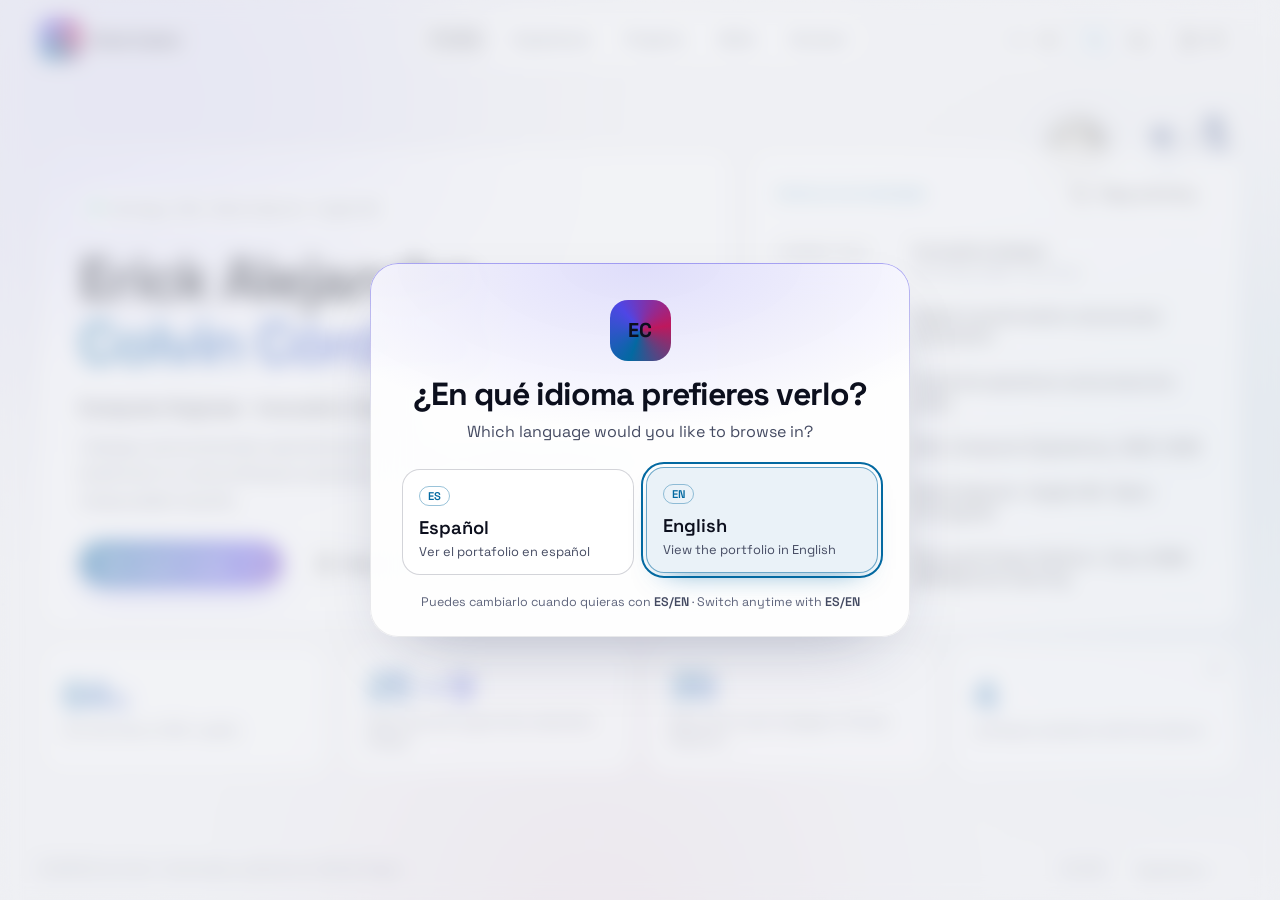
==== index.html @ 8da56363 "Perfil profesional orientado a reclutadores - Inicio como resumen ejecutivo: titular fijo (sin máqui" ====
<!doctype html>
<html lang="es-CL">
<head>
  <meta charset="utf-8">
  <meta name="viewport" content="width=device-width, initial-scale=1, viewport-fit=cover">
  <title>Erick Colvin · Ingeniero en Computación e Informática</title>
  <meta name="description" content="Erick Colvin Córdova, Ingeniero en Computación e Informática y Analista de Innovación en Santiago: transformación digital, automatización de procesos con Power Platform y desarrollo de software, con resultados medibles y demos en vivo.">
  <meta name="author" content="Erick Alejandro Colvin Córdova">
  <meta name="theme-color" content="#07080c">
  <meta property="og:type" content="website">
  <meta property="og:title" content="Erick Colvin · Ingeniero en Computación e Informática">
  <meta property="og:description" content="Transformación digital y automatización de procesos con Power Platform, y desarrollo de software. Resultados medibles y demos en vivo.">
  <meta property="og:url" content="https://erickcolvin.github.io/">
  <meta property="og:image" content="https://erickcolvin.github.io/assets/og.png">
  <meta property="og:locale" content="es_CL">
  <meta property="og:locale:alternate" content="en_US">
  <meta name="twitter:card" content="summary_large_image">
  <link rel="canonical" href="https://erickcolvin.github.io/">
  <link rel="alternate" hreflang="es" href="https://erickcolvin.github.io/?lang=es">
  <link rel="alternate" hreflang="en" href="https://erickcolvin.github.io/?lang=en">
  <link rel="alternate" hreflang="x-default" href="https://erickcolvin.github.io/">
  <script type="application/ld+json">
  {
    "@context": "https://schema.org",
    "@type": "Person",
    "name": "Erick Alejandro Colvin Córdova",
    "alternateName": "Erick Colvin",
    "jobTitle": "Analista de Innovación",
    "description": "Ingeniero en Computación e Informática y Analista de Innovación: transformación digital, automatización de procesos con Power Platform y desarrollo de software.",
    "url": "https://erickcolvin.github.io/",
    "image": "https://erickcolvin.github.io/assets/og.png",
    "email": "mailto:erick.a.colvincordova@gmail.com",
    "address": { "@type": "PostalAddress", "addressLocality": "Santiago", "addressCountry": "CL" },
    "knowsLanguage": ["es", "en", "pt"],
    "knowsAbout": ["Transformación digital", "Automatización de procesos", "Mejora continua", "5S", "Standard Work", "Gestión documental", "Power Apps", "Power Automate", "Power BI", "SharePoint", "TypeScript", "React", "Node.js", "PostgreSQL", ".NET"],
    "hasCredential": [
      { "@type": "EducationalOccupationalCredential", "name": "CCNA: Conmutación, enrutamiento y redes inalámbricas", "recognizedBy": { "@type": "Organization", "name": "Cisco" } },
      { "@type": "EducationalOccupationalCredential", "name": "Machine Learning for Data Science Projects", "recognizedBy": { "@type": "Organization", "name": "IBM SkillsBuild" } }
    ],
    "sameAs": ["https://github.com/ErickColvin", "https://www.linkedin.com/in/erickcolvin"]
  }
  </script>
  <link rel="icon" href="assets/favicon.svg" type="image/svg+xml">
  <link rel="preconnect" href="https://fonts.googleapis.com">
  <link rel="preconnect" href="https://fonts.gstatic.com" crossorigin>
  <link href="https://fonts.googleapis.com/css2?family=Space+Grotesk:wght@400;500;600;700&display=swap" rel="stylesheet">
  <link rel="stylesheet" href="css/styles.css">
  <script>
    // Tema, animaciones e idioma antes de pintar, para evitar parpadeos.
    (function () {
      var d = document.documentElement, tema, mov, idioma, param;
      try { tema = localStorage.getItem('tema'); mov = localStorage.getItem('movimiento'); idioma = localStorage.getItem('idioma'); } catch (e) {}
      param = (location.search.match(/[?&]lang=(es|en)\b/) || [])[1];
      if (param) idioma = param;
      if (!tema) tema = matchMedia('(prefers-color-scheme: light)').matches ? 'light' : 'dark';
      if (!mov) mov = matchMedia('(prefers-reduced-motion: reduce)').matches ? 'reducido' : 'completo';
      d.dataset.idiomaElegido = idioma ? 'si' : 'no';
      if (!idioma) idioma = /^es\b/i.test(navigator.language || '') ? 'es' : 'en';
      d.dataset.theme = tema;
      d.dataset.motion = mov;
      d.dataset.idioma = idioma;
      d.lang = idioma === 'en' ? 'en' : 'es-CL';
      d.classList.add('js');
    })();
  </script>
</head>
<body>
  <a class="saltar" href="#contenido" data-i18n="saltar">Saltar al contenido</a>

  <!-- Fondo: aurora suave, cielo de estrellas, luna con su estación y grano -->
  <div class="fondo" aria-hidden="true">
    <div class="fondo__manchas"><span></span><span></span><span></span></div>
    <!-- La luna queda fija y la estación orbita a su alrededor (pasa por delante y por detrás) -->
    <div class="sistema">
      <!-- Luna: relieve que se desliza (gira sobre su eje) bajo la fase y el sombreado, que quedan fijos -->
      <div class="luna">
        <svg viewBox="0 0 200 200">
          <defs>
            <radialGradient id="luna-base" cx="42%" cy="40%" r="66%">
              <stop offset="0" class="luna-1"/><stop offset="0.6" class="luna-2"/><stop offset="1" class="luna-3"/>
            </radialGradient>
            <radialGradient id="luna-crater" fx="40%" fy="38%">
              <stop offset="0" stop-color="#4f4c4a" stop-opacity="0.5"/>
              <stop offset="0.7" stop-color="#4f4c4a" stop-opacity="0.22"/>
              <stop offset="0.86" stop-color="#ffffff" stop-opacity="0.32"/>
              <stop offset="1" stop-color="#ffffff" stop-opacity="0"/>
            </radialGradient>
            <radialGradient id="luna-limbo" cx="50%" cy="50%" r="50%">
              <stop offset="0.62" stop-color="#000" stop-opacity="0"/>
              <stop offset="1" stop-color="#000" class="luna-limbo"/>
            </radialGradient>
            <!-- Mares de borde suave (degradado por mancha) y grano fino del regolito.
                 El relieve se reutiliza con <use>: sus colores van en atributos o en degradados, no en clases -->
            <radialGradient id="luna-mar">
              <stop offset="0" class="mar-1"/><stop offset="0.65" class="mar-1"/><stop offset="1" class="mar-2"/>
            </radialGradient>
            <filter id="luna-grano" x="0" y="0" width="100%" height="100%">
              <feTurbulence type="fractalNoise" baseFrequency="1.3" numOctaves="1" seed="3"/>
              <feColorMatrix values="0 0 0 0 0  0 0 0 0 0  0 0 0 0 0  1 0 0 0 -0.55"/>
            </filter>
            <filter id="luna-terminador" x="-20%" y="-20%" width="140%" height="140%"><feGaussianBlur stdDeviation="6"/></filter>
            <clipPath id="luna-disco"><circle cx="100" cy="100" r="96"/></clipPath>
            <!-- Fase gibosa: se ilumina la mitad izquierda más una elipse; lo demás queda en sombra -->
            <mask id="luna-fase">
              <rect width="200" height="200" fill="#fff"/>
              <g filter="url(#luna-terminador)">
                <rect x="-20" y="-20" width="120" height="240" fill="#000"/>
                <ellipse cx="100" cy="100" rx="68" ry="100" fill="#000"/>
              </g>
            </mask>
            <g id="luna-relieve">
              <g fill="url(#luna-mar)">
                <path d="M18 62c10-18 34-24 50-14 12 8 10 26-2 34-14 9-38 6-48-6-4-5-3-10 0-14z"/>
                <path d="M70 40c12-8 30-6 36 6 6 13-4 24-18 25-12 1-24-6-25-16 0-6 2-11 7-15z"/>
                <path d="M98 78c14-6 32 0 36 14 4 15-8 28-24 28-14 0-24-9-24-21 0-9 5-17 12-21z"/>
                <path d="M30 118c14-6 30 2 32 16 2 12-10 22-24 20-12-2-18-12-16-22 1-6 3-11 8-14z"/>
                <path d="M140 46c10-4 22 2 22 12s-10 16-20 14c-8-2-12-8-10-15 1-5 4-9 8-11z"/>
                <path d="M150 120c12-4 26 4 26 16 0 11-12 18-24 16-10-2-15-10-12-19 2-6 5-11 10-13z"/>
              </g>
              <rect width="200" height="200" filter="url(#luna-grano)" opacity="0.16"/>
              <g fill="url(#luna-crater)">
                <circle cx="44" cy="30" r="7"/><circle cx="120" cy="34" r="5"/><circle cx="62" cy="96" r="4"/>
                <circle cx="88" cy="150" r="9"/><circle cx="168" cy="96" r="6"/><circle cx="14" cy="96" r="5"/>
                <circle cx="132" cy="160" r="4"/><circle cx="186" cy="60" r="4"/><circle cx="108" cy="122" r="3"/>
                <circle cx="56" cy="168" r="5"/><circle cx="150" cy="22" r="3"/><circle cx="26" cy="146" r="3"/>
              </g>
              <!-- Un cráter joven y brillante con rayos, como Tycho -->
              <g>
                <path d="M70 176 52 196M70 176 92 194M70 176 46 168M70 176 96 170M70 176 70 150M70 176 60 154M70 176 84 156" stroke="#fbfaf6" stroke-opacity="0.16" stroke-width="1.1" fill="none"/>
                <circle cx="70" cy="176" r="3.2" fill="#fbfaf6"/>
              </g>
            </g>
          </defs>
          <circle cx="100" cy="100" r="96" fill="url(#luna-base)"/>
          <g clip-path="url(#luna-disco)">
            <g class="luna__superficie"><use href="#luna-relieve"/><use href="#luna-relieve" x="200"/></g>
            <rect class="luna-noche" width="200" height="200" mask="url(#luna-fase)"/>
          </g>
          <circle cx="100" cy="100" r="96" fill="url(#luna-limbo)"/>
        </svg>
      </div>
      <div class="orbita">
        <!-- Estación espacial: orbita la luna girando en 3D; los paneles reflejan la luz con un barrido y destellos -->
        <div class="estacion">
          <div class="estacion__cuerpo">
            <svg viewBox="0 0 240 124">
              <defs>
                <linearGradient id="est-panel" x1="0" y1="0" x2="1" y2="1">
                  <stop offset="0" stop-color="#2b4f9e"/><stop offset="0.5" stop-color="#173371"/><stop offset="1" stop-color="#0d2052"/>
                </linearGradient>
                <pattern id="est-celdas" width="6" height="5" patternUnits="userSpaceOnUse">
                  <path d="M0 0H6M0 0V5" stroke="#7ea6ee" stroke-opacity="0.45" stroke-width="0.6" fill="none"/>
                </pattern>
                <linearGradient id="est-modulo" x1="0" y1="0" x2="0" y2="1">
                  <stop offset="0" stop-color="#ffffff"/><stop offset="0.55" stop-color="#dfe3ec"/><stop offset="1" stop-color="#9aa2b6"/>
                </linearGradient>
                <linearGradient id="est-modulo-v" x1="0" y1="0" x2="1" y2="0">
                  <stop offset="0" stop-color="#ffffff"/><stop offset="0.6" stop-color="#dfe3ec"/><stop offset="1" stop-color="#9aa2b6"/>
                </linearGradient>
                <linearGradient id="est-brillo" x1="0" y1="0" x2="1" y2="0">
                  <stop offset="0" stop-color="#fff" stop-opacity="0"/><stop offset="0.5" stop-color="#fff" stop-opacity="0.85"/><stop offset="1" stop-color="#fff" stop-opacity="0"/>
                </linearGradient>
                <filter id="est-resplandor" x="-200%" y="-200%" width="500%" height="500%"><feGaussianBlur stdDeviation="2.2"/></filter>
                <g id="est-paneles">
                  <rect x="22" y="6" width="16" height="48" rx="1"/><rect x="22" y="70" width="16" height="48" rx="1"/>
                  <rect x="44" y="6" width="16" height="48" rx="1"/><rect x="44" y="70" width="16" height="48" rx="1"/>
                  <rect x="180" y="6" width="16" height="48" rx="1"/><rect x="180" y="70" width="16" height="48" rx="1"/>
                  <rect x="202" y="6" width="16" height="48" rx="1"/><rect x="202" y="70" width="16" height="48" rx="1"/>
                </g>
                <mask id="est-mascara"><use href="#est-paneles" fill="#fff"/></mask>
              </defs>
              <!-- Paneles solares con celdas y su mástil -->
              <use href="#est-paneles" fill="url(#est-panel)"/>
              <use href="#est-paneles" fill="url(#est-celdas)"/>
              <path class="est-mastil" d="M30 6V118M52 6V118M188 6V118M210 6V118"/>
              <!-- Radiadores -->
              <path class="est-radiador" d="M84 68 96 100 104 100 92 68Z M156 68 144 100 136 100 148 68Z"/>
              <!-- Armazón principal -->
              <rect x="16" y="58" width="208" height="8" rx="1.5" fill="url(#est-modulo)"/>
              <path class="est-armazon" d="M20 58l6 8 6-8 6 8 6-8 6 8 6-8 6 8 6-8 6 8 6-8 6 8 6-8 6 8 6-8 6 8 6-8 6 8M144 58l6 8 6-8 6 8 6-8 6 8 6-8 6 8 6-8 6 8 6-8 6 8 6-8 6 8"/>
              <!-- Módulos presurizados -->
              <rect x="94" y="52" width="52" height="20" rx="9" fill="url(#est-modulo)"/>
              <rect x="110" y="26" width="20" height="72" rx="9" fill="url(#est-modulo-v)"/>
              <rect x="114" y="98" width="12" height="16" rx="5" fill="url(#est-modulo-v)"/>
              <circle cx="120" cy="62" r="5" fill="#c9cfdc"/>
              <!-- Reflejo que barre los paneles -->
              <g mask="url(#est-mascara)"><rect class="est-brillo" x="-40" y="0" width="34" height="124" fill="url(#est-brillo)"/></g>
              <!-- Destellos: el sol rebota en un panel -->
              <g class="est-destello est-destello--1" filter="url(#est-resplandor)"><path d="M52 24l1.6 5.4 5.4 1.6-5.4 1.6L52 38l-1.6-5.4L45 31l5.4-1.6Z"/></g>
              <path class="est-destello est-destello--1" d="M52 22l1.2 7.8 7.8 1.2-7.8 1.2L52 40l-1.2-7.8L43 31l7.8-1.2Z"/>
              <g class="est-destello est-destello--2" filter="url(#est-resplandor)"><path d="M188 92l1.4 4.6 4.6 1.4-4.6 1.4-1.4 4.6-1.4-4.6-4.6-1.4 4.6-1.4Z"/></g>
              <path class="est-destello est-destello--2" d="M188 90l1 7 7 1-7 1-1 7-1-7-7-1 7-1Z"/>
            </svg>
          </div>
        </div>
      </div>
    </div>
    <canvas class="fondo__red" id="red"></canvas>
    <div class="fondo__grano"></div>
  </div>
  <div class="luz-cursor" aria-hidden="true"></div>

  <header class="barra" id="barra">
    <a class="barra__logo" href="#inicio" data-ir="inicio" data-i18n-attr="aria-label:logo.etiqueta" aria-label="Erick Colvin, ir al inicio">
      <span class="monograma">EC</span>
      <span class="barra__nombre">Erick Colvin</span>
    </a>

    <nav class="pestanas" data-i18n-attr="aria-label:nav.etiqueta" aria-label="Secciones">
      <span class="pestanas__marca" aria-hidden="true"></span>
      <a href="#inicio" data-ir="inicio">
        <svg viewBox="0 0 24 24" aria-hidden="true"><path d="M3 10.5 12 3l9 7.5"/><path d="M5 9v11h14V9"/><path d="M10 20v-6h4v6"/></svg>
        <span data-i18n="nav.inicio">Perfil</span>
      </a>
      <a href="#trayectoria" data-ir="trayectoria">
        <svg viewBox="0 0 24 24" aria-hidden="true"><rect x="2" y="7" width="20" height="14" rx="2"/><path d="M16 21V5a2 2 0 0 0-2-2h-4a2 2 0 0 0-2 2v16"/></svg>
        <span data-i18n="nav.trayectoria">Experiencia</span>
      </a>
      <a href="#proyectos" data-ir="proyectos">
        <svg viewBox="0 0 24 24" aria-hidden="true"><path d="m12 2 10 5-10 5L2 7l10-5Z"/><path d="m2 17 10 5 10-5"/><path d="m2 12 10 5 10-5"/></svg>
        <span data-i18n="nav.proyectos">Proyectos</span>
      </a>
      <a href="#habilidades" data-ir="habilidades">
        <svg viewBox="0 0 24 24" aria-hidden="true"><path d="M12 3l1.8 5.4L19 10l-5.2 1.6L12 17l-1.8-5.4L5 10l5.2-1.6z"/><path d="M19 15l.7 2.1 2.1.7-2.1.7L19 21l-.7-2.5-2.1-.7 2.1-.7z"/></svg>
        <span class="pestana__largo" data-i18n="nav.habilidades">Competencias</span><span class="pestana__corto" aria-hidden="true" data-i18n="nav.habilidades.corto">Aptitudes</span>
      </a>
      <a href="#contacto" data-ir="contacto">
        <svg viewBox="0 0 24 24" aria-hidden="true"><rect x="2" y="4" width="20" height="16" rx="2"/><path d="m22 7-10 6L2 7"/></svg>
        <span data-i18n="nav.contacto">Contacto</span>
      </a>
    </nav>

    <div class="barra__acciones">
      <button class="idioma-btn" id="btn-idioma" type="button" data-i18n-attr="aria-label:idioma.cambiar" aria-label="Cambiar idioma a inglés">
        <span data-cod="es">ES</span><span data-cod="en">EN</span>
      </button>
      <button class="icono-btn" id="btn-movimiento" type="button" aria-pressed="true">
        <svg viewBox="0 0 24 24" aria-hidden="true"><path d="M12 3l1.8 5.4L19 10l-5.2 1.6L12 17l-1.8-5.4L5 10l5.2-1.6z"/><path d="M19 15l.7 2.1 2.1.7-2.1.7L19 21l-.7-2.5-2.1-.7 2.1-.7z"/></svg>
        <span class="sr" data-i18n="animaciones">Animaciones</span>
      </button>
      <button class="icono-btn" id="btn-tema" type="button">
        <svg class="ico-sol" viewBox="0 0 24 24" aria-hidden="true"><circle cx="12" cy="12" r="4"/><path d="M12 2v2M12 20v2M4.9 4.9l1.4 1.4M17.7 17.7l1.4 1.4M2 12h2M20 12h2M6.3 17.7l-1.4 1.4M19.1 4.9l-1.4 1.4"/></svg>
        <svg class="ico-luna" viewBox="0 0 24 24" aria-hidden="true"><path d="M12 3a6 6 0 0 0 9 9 9 9 0 1 1-9-9Z"/></svg>
        <span class="sr" data-i18n="tema">Cambiar tema</span>
      </button>
      <a class="btn btn--chico btn--fantasma barra__cv" href="cv.html" data-cv>
        <svg viewBox="0 0 24 24" aria-hidden="true"><path d="M14 2H6a2 2 0 0 0-2 2v16a2 2 0 0 0 2 2h12a2 2 0 0 0 2-2V8z"/><path d="M14 2v6h6"/><path d="M8 13h8M8 17h5"/></svg>
        CV
      </a>
    </div>
  </header>

  <main class="escenario" id="contenido">

    <!-- ============ 01 · INICIO ============ -->
    <section class="vista" id="inicio" data-i18n-attr="aria-label:nav.inicio" aria-label="Perfil">
      <div class="vista__marco">
        <div class="bento">
          <article class="tile bento__hero revelar">
            <p class="etiqueta"><span class="punto-vivo"></span> <span data-i18n="hero.etiqueta">Santiago, Chile · Español nativo · Inglés B2</span></p>
            <h1 class="hero__titulo" aria-label="Erick Alejandro Colvin Córdova" tabindex="-1">
              <span class="linea" aria-hidden="true"><span class="letras">Erick Alejandro</span></span>
              <span class="linea degradado" aria-hidden="true"><span class="letras">Colvin Córdova</span></span>
            </h1>
            <p class="hero__rol" data-i18n="hero.rol">Ingeniero en Computación e Informática · Analista de Innovación</p>
            <p class="hero__bajada" data-i18n="hero.bajada">Diseño y automatizo procesos operativos con Power Platform y desarrollo soluciones de software de punta a punta, con foco en eficiencia, control y resultados medibles.</p>
            <div class="hero__ctas">
              <a class="btn btn--primario iman" href="#proyectos" data-ir="proyectos"><span data-i18n="hero.ver">Ver casos de impacto</span>
                <svg viewBox="0 0 24 24" aria-hidden="true"><path d="M5 12h14M13 6l6 6-6 6"/></svg>
              </a>
              <a class="btn btn--fantasma iman" href="cv.html" data-cv>
                <svg viewBox="0 0 24 24" aria-hidden="true"><path d="M14 2H6a2 2 0 0 0-2 2v16a2 2 0 0 0 2 2h12a2 2 0 0 0 2-2V8z"/><path d="M14 2v6h6"/><path d="M8 13h8M8 17h5"/></svg>
                <span data-i18n="hero.cv">Descargar CV</span>
              </a>
              <a class="btn btn--fantasma btn--icono iman" href="https://www.linkedin.com/in/erickcolvin" target="_blank" rel="noopener" aria-label="LinkedIn">
                <svg class="relleno" viewBox="0 0 24 24" aria-hidden="true"><path d="M20.4 20.5h-3.6v-5.6c0-1.3 0-3-1.8-3s-2.1 1.4-2.1 2.9v5.7H9.3V9h3.4v1.6c.5-.9 1.6-1.9 3.4-1.9 3.6 0 4.3 2.4 4.3 5.5v6.3ZM5.3 7.4a2 2 0 1 1 0-4.1 2 2 0 0 1 0 4.1Zm1.8 13.1H3.6V9h3.5v11.5ZM22.2 0H1.8C.8 0 0 .8 0 1.7v20.6c0 .9.8 1.7 1.8 1.7h20.4c1 0 1.8-.8 1.8-1.7V1.7C24 .8 23.2 0 22.2 0Z"/></svg>
              </a>
            </div>
          </article>

          <article class="tile bento__resumen revelar" aria-labelledby="resumen-titulo">
            <header class="resumen__cab">
              <h2 class="mini-titulo" id="resumen-titulo" data-i18n="res.titulo">Perfil en 30 segundos</h2>
              <button class="btn btn--chico btn--fantasma js-copiar-resumen" type="button">
                <svg viewBox="0 0 24 24" aria-hidden="true"><rect x="9" y="9" width="13" height="13" rx="2"/><path d="M5 15H4a2 2 0 0 1-2-2V4a2 2 0 0 1 2-2h9a2 2 0 0 1 2 2v1"/></svg>
                <span data-i18n="res.copiar">Copiar resumen</span>
              </button>
            </header>
            <dl class="ficha-perfil">
              <div><dt data-i18n="res.rol">Rol actual</dt><dd><span data-i18n="res.rol.valor">Analista de Innovación</span> <small><span data-i18n="res.desde">desde sep. 2025</span><span class="js-antiguedad"></span></small></dd></div>
              <div><dt data-i18n="res.enfoque">Enfoque</dt><dd data-i18n="res.enfoque.valor">Transformación digital y automatización de procesos</dd></div>
              <div><dt data-i18n="res.sector">Experiencia en</dt><dd data-i18n="res.sector.valor">Operaciones industriales y áreas productivas</dd></div>
              <div><dt data-i18n="res.formacion">Formación</dt><dd data-i18n="res.formacion.valor">Ing. en Computación e Informática · 2022⁠–⁠2025</dd></div>
              <div><dt data-i18n="res.idiomas">Idiomas</dt><dd data-i18n="res.idiomas.valor">Español nativo · Inglés B2 · Portugués básico</dd></div>
              <div><dt data-i18n="res.credenciales">Credenciales</dt><dd data-i18n="res.credenciales.valor">Microsoft Power Platform · Cisco CCNA · IBM Machine Learning</dd></div>
            </dl>
          </article>

          <div class="tile cifra revelar">
            <strong><span data-contar="70">70</span><small>%</small></strong>
            <span data-i18n="cifra.auditorias">Reducí el tiempo de las auditorías 5S+</span>
          </div>
          <div class="tile cifra revelar">
            <strong>25<small class="flecha">→</small><span data-contar="8" data-desde="25">8</span></strong>
            <span data-i18n="cifra.aprobacion">Reducción del tiempo de aprobación y de ciclo (días)</span>
          </div>
          <div class="tile cifra revelar">
            <strong><span data-contar="38">38</span></strong>
            <span data-i18n="cifra.insignias">insignias Microsoft Learn en Power Platform</span>
          </div>
          <a class="tile cifra cifra--enlace revelar" href="#proyectos" data-ir="proyectos">
            <strong><span data-contar="4" id="cifra-proyectos">4</span></strong>
            <span data-i18n="cifra.soluciones">soluciones de software con demo en vivo</span>
            <svg class="cifra__flecha" viewBox="0 0 24 24" aria-hidden="true"><path d="M7 17 17 7M8 7h9v9"/></svg>
          </a>
        </div>
      </div>
    </section>

    <!-- ============ 02 · TRAYECTORIA ============ -->
    <section class="vista" id="trayectoria" aria-labelledby="titulo-trayectoria">
      <div class="vista__marco">
        <header class="cab revelar">
          <p class="cab__num" data-i18n="tray.num">02 — Experiencia y formación</p>
          <h2 id="titulo-trayectoria" tabindex="-1" data-i18n="nav.trayectoria">Experiencia</h2>
        </header>

        <div class="trayectoria">
          <article class="tile sobre revelar">
            <p class="sobre__grande" data-i18n-html="sobre.grande">Profesional enfocado en <em>innovación</em> y <em>automatización de procesos</em>.</p>
            <p data-i18n="sobre.texto">Lidero la transformación digital de flujos operativos en entornos industriales, con impacto directo en eficiencia y en la reducción de carga manual. En paralelo construyo soluciones web completas (APIs, bases de datos, pagos, seguridad e IA local) con demo en vivo.</p>
            <ul class="datos">
              <li class="dato">
                <svg viewBox="0 0 24 24" aria-hidden="true"><path d="M20 10c0 6-8 12-8 12s-8-6-8-12a8 8 0 0 1 16 0Z"/><circle cx="12" cy="10" r="3"/></svg>
                <div><span data-i18n="dato.ubicacion">Ubicación</span><strong>Santiago, Chile</strong></div>
              </li>
              <li class="dato">
                <svg viewBox="0 0 24 24" aria-hidden="true"><path d="M22 10 12 5 2 10l10 5 10-5Z"/><path d="M6 12v5c3 3 9 3 12 0v-5"/><path d="M22 10v6"/></svg>
                <div><span data-i18n="dato.formacion">Formación</span><strong data-i18n="dato.titulo">Ing. en Computación e Informática</strong></div>
              </li>
              <li class="dato">
                <svg viewBox="0 0 24 24" aria-hidden="true"><path d="m5 8 6 6"/><path d="m4 14 6-6 2-3"/><path d="M2 5h12"/><path d="M7 2h1"/><path d="m22 22-5-10-5 10"/><path d="M14 18h6"/></svg>
                <div><span data-i18n="dato.idiomas">Idiomas</span><strong data-i18n="dato.idiomas.valor">Español · Inglés B2</strong><small data-i18n="dato.idiomas.extra">Portugués básico</small></div>
              </li>
              <li class="dato">
                <svg viewBox="0 0 24 24" aria-hidden="true"><circle cx="12" cy="12" r="9"/><path d="M12 7v5l3 2"/></svg>
                <div><span data-i18n="dato.hoy">Hoy</span><strong data-i18n="dato.cargo">Analista de Innovación</strong><small><span data-i18n="dato.desde">Desde sep. 2025</span><span class="js-antiguedad"></span></small></div>
              </li>
            </ul>
          </article>

          <article class="tile experiencia revelar">
            <div class="hitos" role="tablist" data-i18n-attr="aria-label:tray.experiencia" aria-label="Experiencia" aria-orientation="vertical">
              <button class="hito activo" type="button" role="tab" id="tab-h1" aria-controls="panel-h1" aria-selected="true">
                <time data-i18n="h1.corto.fecha">Sep. 2025 — hoy</time><strong data-i18n="h1.titulo">Analista de Innovación</strong>
              </button>
              <button class="hito" type="button" role="tab" id="tab-h2" aria-controls="panel-h2" aria-selected="false" tabindex="-1">
                <time>2024 — 2025</time><strong data-i18n="h2.titulo">Experiencia hotelera</strong>
              </button>
              <button class="hito" type="button" role="tab" id="tab-h3" aria-controls="panel-h3" aria-selected="false" tabindex="-1">
                <time data-i18n="h3.corto.fecha">Ene. — Feb. 2024</time><strong data-i18n="h3.corto">Práctica profesional</strong>
              </button>
              <button class="hito hito--estudio" type="button" role="tab" id="tab-h4" aria-controls="panel-h4" aria-selected="false" tabindex="-1">
                <time>2022 — 2025</time><strong data-i18n="h4.corto">Ingeniería</strong>
              </button>
              <button class="hito" type="button" role="tab" id="tab-h5" aria-controls="panel-h5" aria-selected="false" tabindex="-1">
                <time data-i18n="h5.corto.fecha">Dic. 2022 — Sep. 2024</time><strong data-i18n="h5.corto">Técnico FLIR</strong>
              </button>
            </div>

            <div class="hito-paneles">
              <div class="hito-panel activo" role="tabpanel" id="panel-h1" aria-labelledby="tab-h1">
                <p class="hito-panel__fecha"><span data-i18n="h1.fecha">Sep. 2025 — Actualidad</span><span class="js-antiguedad"></span></p>
                <h3 data-i18n="h1.titulo">Analista de Innovación</h3>
                <p class="hito-panel__sub" data-i18n="h1.sub">Previamente practicante · Áreas productivas en un entorno industrial</p>
                <ul>
                  <li data-i18n-html="h1.p1">Automaticé las auditorías 5S+ de áreas productivas con Power Apps y Power Automate, integrando 6 fuentes de datos y 5 flujos para gestionar hallazgos y verificables de cumplimiento: <strong>−70% de tiempo</strong> del proceso.</li>
                  <li data-i18n-html="h1.p2">Implementé la gestión documental bajo Standard Work, estandarizando el control de versiones y la validación de responsables: el ciclo de aprobación bajó de <strong>25 a 8 días</strong>.</li>
                </ul>
                <div class="chips"><span>Power Apps</span><span>Power Automate</span><span>Standard Work</span><span>5S+</span></div>
              </div>
              <div class="hito-panel" role="tabpanel" id="panel-h2" aria-labelledby="tab-h2">
                <p class="hito-panel__fecha">2024 — 2025</p>
                <h3 data-i18n="h2.titulo">Experiencia hotelera</h3>
                <ul>
                  <li data-i18n="h2.p1">Atendí clientes en español, inglés y portugués, y gané soltura para adaptarme rápido a distintos roles.</li>
                </ul>
                <div class="chips"><span data-i18n="h2.c1">Atención al cliente</span><span data-i18n="h2.c2">Trilingüe</span></div>
              </div>
              <div class="hito-panel" role="tabpanel" id="panel-h3" aria-labelledby="tab-h3">
                <p class="hito-panel__fecha" data-i18n="h3.fecha">Ene. 2024 — Feb. 2024</p>
                <h3 data-i18n="h3.titulo">Práctica profesional · Automatización de procesos</h3>
                <ul>
                  <li data-i18n="h3.p1">Creé automatizaciones con JavaScript y Node.js que redujeron las tareas manuales y subieron la eficiencia del equipo.</li>
                </ul>
                <div class="chips"><span>JavaScript</span><span>Node.js</span></div>
              </div>
              <div class="hito-panel" role="tabpanel" id="panel-h4" aria-labelledby="tab-h4">
                <p class="hito-panel__fecha" data-i18n="h4.fecha">2022 — Dic. 2025</p>
                <h3 data-i18n="h4.titulo">Ingeniería en Computación e Informática</h3>
                <ul>
                  <li data-i18n="h4.p1">Proyecto de título: plataforma logística con trazabilidad, importación desde Excel y alertas de stock, que después evolucionó en TraceLink.</li>
                </ul>
                <div class="chips"><span data-i18n="h4.c1">Formación</span><span data-i18n="h4.c2">Proyecto de título</span></div>
              </div>
              <div class="hito-panel" role="tabpanel" id="panel-h5" aria-labelledby="tab-h5">
                <p class="hito-panel__fecha" data-i18n="h5.fecha">Dic. 2022 — Sep. 2024</p>
                <h3 data-i18n="h5.titulo">Técnico en cámaras termográficas FLIR</h3>
                <ul>
                  <li data-i18n="h5.p1">Revisé, reparé y calibré cámaras FLIR, y trabajé junto a un equipo técnico en Brasil para mantener los equipos siempre listos.</li>
                </ul>
                <div class="chips"><span data-i18n="h5.c1">Calibración</span><span>Hardware</span><span data-i18n="h5.c3">Equipo internacional</span></div>
              </div>
            </div>
          </article>
        </div>
      </div>
    </section>

    <!-- ============ 03 · PROYECTOS ============ -->
    <section class="vista" id="proyectos" aria-labelledby="titulo-proyectos">
      <div class="vista__marco">
        <header class="cab cab--fila revelar">
          <div>
            <p class="cab__num" data-i18n="proy.num">03 — Con demo en vivo</p>
            <h2 id="titulo-proyectos" tabindex="-1" data-i18n="nav.proyectos">Proyectos</h2>
          </div>
          <div class="segmento" role="tablist" data-i18n-attr="aria-label:proy.ver" aria-label="Ver">
            <span class="segmento__marca" aria-hidden="true"></span>
            <button type="button" role="tab" class="activo" aria-selected="true" aria-controls="panel-galeria" id="seg-galeria" data-panel="galeria" data-i18n="nav.proyectos">Proyectos</button>
            <button type="button" role="tab" aria-selected="false" aria-controls="panel-actividad" id="seg-actividad" data-panel="actividad" tabindex="-1" data-i18n="proy.actividad">Actividad</button>
          </div>
        </header>

        <div class="panel-proyectos activo" id="panel-galeria" role="tabpanel" aria-labelledby="seg-galeria">
          <div class="galeria">
            <div class="galeria__lado revelar">
              <ul class="resumen-gh" data-i18n-attr="aria-label:proy.resumen" aria-label="Resumen">
                <li><strong id="gh-proyectos">4</strong> <span data-i18n="proy.r.proyectos">proyectos</span></li>
                <li><strong id="gh-commits">134</strong> commits</li>
                <li><strong id="gh-lenguajes">8</strong> <span data-i18n="proy.r.lenguajes">lenguajes</span></li>
                <li><strong id="gh-demos">4</strong> demos</li>
              </ul>
              <div class="filtros" role="group" data-i18n-attr="aria-label:proy.filtrar" aria-label="Filtrar proyectos">
                <button type="button" class="filtro activo" data-filtro="todos" aria-pressed="true" data-i18n="proy.f.todos">Todos</button>
                <button type="button" class="filtro" data-filtro="fullstack" aria-pressed="false">Full-stack</button>
                <button type="button" class="filtro" data-filtro="ia" aria-pressed="false" data-i18n="proy.f.ia">IA</button>
                <button type="button" class="filtro" data-filtro="web" aria-pressed="false">Web</button>
              </div>
              <div class="lista-proyectos" id="lista-proyectos" role="tablist" data-i18n-attr="aria-label:nav.proyectos" aria-label="Proyectos" aria-orientation="vertical"></div>
            </div>
            <div class="detalle-caja" id="detalle" role="tabpanel" aria-live="polite"></div>
          </div>
          <noscript><p class="cab__num">Activa JavaScript para ver los proyectos.</p></noscript>
        </div>

        <div class="panel-proyectos" id="panel-actividad" role="tabpanel" aria-labelledby="seg-actividad">
          <div class="tile actividad" id="actividad">
            <div class="actividad__cab">
              <h3 data-i18n="act.titulo">Actividad en GitHub</h3>
              <p class="actividad__nota" data-i18n="act.nota">Mis commits en los repositorios de estos proyectos. El trabajo en Power Platform no vive en GitHub.</p>
            </div>
            <dl class="actividad__datos">
              <div><dt>commits</dt><dd id="act-total">0</dd></div>
              <div><dt data-i18n="act.dias">días con commits</dt><dd id="act-dias">0</dd></div>
              <div><dt data-i18n="act.racha">días seguidos, la racha más larga</dt><dd id="act-racha">0</dd></div>
              <div><dt id="act-max-fecha">el día más activo</dt><dd id="act-max">0</dd></div>
            </dl>
            <div class="actividad__desliza" id="act-desliza">
              <div class="actividad__tabla">
                <span></span>
                <div class="actividad__meses" id="act-meses" aria-hidden="true"></div>
                <div class="actividad__semana" id="act-semana" aria-hidden="true"></div>
                <div class="actividad__grilla" id="act-grilla" role="img"></div>
              </div>
            </div>
            <div class="actividad__pie">
              <p id="act-generado"></p>
              <p class="actividad__leyenda" aria-hidden="true"><span data-i18n="act.menos">Menos</span> <i data-n="0"></i><i data-n="1"></i><i data-n="2"></i><i data-n="3"></i><i data-n="4"></i> <span data-i18n="act.mas">Más</span></p>
            </div>
            <p class="actividad__tip" id="act-tip" role="status" hidden></p>
          </div>
        </div>
      </div>
    </section>

    <!-- ============ 04 · HABILIDADES ============ -->
    <section class="vista" id="habilidades" aria-labelledby="titulo-habilidades">
      <div class="vista__marco">
        <header class="cab revelar">
          <p class="cab__num" data-i18n="hab.num">04 — Competencias y credenciales</p>
          <h2 id="titulo-habilidades" tabindex="-1" data-i18n="nav.habilidades">Competencias</h2>
        </header>

        <div class="grupos">
          <article class="tile grupo revelar">
            <div class="grupo__icono"><svg viewBox="0 0 24 24" aria-hidden="true"><path d="M13 2 3 14h9l-1 8 10-12h-9l1-8z"/></svg></div>
            <h3 data-i18n="hab.g1">Automatización y Power Platform</h3>
            <div class="chips"><span>Power Apps</span><span>Power Automate</span><span>SharePoint</span><span>Power BI</span><span>AI Builder</span><span>Excel</span></div>
            <p class="grupo__evidencia" data-i18n="hab.e1">Aplicado en auditorías 5S+ y gestión documental.</p>
          </article>
          <article class="tile grupo revelar">
            <div class="grupo__icono"><svg viewBox="0 0 24 24" aria-hidden="true"><path d="M3 12a9 9 0 0 1 15.5-6.2L21 8"/><path d="M21 3v5h-5"/><path d="M21 12a9 9 0 0 1-15.5 6.2L3 16"/><path d="M3 21v-5h5"/></svg></div>
            <h3 data-i18n="hab.g2">Procesos y mejora continua</h3>
            <div class="chips"><span>5S+</span><span>Standard Work</span><span data-i18n="hab.c.doc">Gestión documental</span><span data-i18n="hab.c.aprob">Flujos de aprobación</span><span data-i18n="hab.c.versiones">Control de versiones</span><span data-i18n="hab.c.mejora">Mejora continua</span></div>
            <p class="grupo__evidencia" data-i18n="hab.e2">−70% en auditorías y aprobaciones de 25 a 8 días.</p>
          </article>
          <article class="tile grupo revelar">
            <div class="grupo__icono"><svg viewBox="0 0 24 24" aria-hidden="true"><path d="m16 18 6-6-6-6"/><path d="m8 6-6 6 6 6"/></svg></div>
            <h3 data-i18n="hab.g3">Desarrollo y datos</h3>
            <div class="chips"><span>TypeScript</span><span>JavaScript</span><span>React</span><span>Node.js</span><span>C# · .NET</span><span>Python</span><span>PostgreSQL</span><span>MongoDB</span><span>Prisma</span><span>Docker</span><span>GitHub Actions</span></div>
            <p class="grupo__evidencia" data-i18n="hab.e3">4 soluciones de software con demo en vivo.</p>
          </article>
          <article class="tile grupo revelar">
            <div class="grupo__icono"><svg viewBox="0 0 24 24" aria-hidden="true"><path d="M12 22s8-4 8-10V5l-8-3-8 3v7c0 6 8 10 8 10Z"/><path d="m9 12 2 2 4-4"/></svg></div>
            <h3 data-i18n="hab.g4">Seguridad, redes e IA</h3>
            <div class="chips"><span data-i18n="hab.seguridad">Seguridad web</span><span>CCNA</span><span>Machine Learning</span><span data-i18n="hab.llm">LLM local (Ollama)</span></div>
            <p class="grupo__evidencia" data-i18n="hab.e4">Sesiones seguras y roles en TraceLink; IA local en Finanzas.</p>
          </article>
        </div>

        <h3 class="subtitulo revelar" data-i18n="hab.certificaciones">Credenciales y formación continua</h3>
        <ul class="certificados">
          <li class="tile certificado certificado--ancho revelar">
            <span class="certificado__fecha">Microsoft Learn</span>
            <strong data-i18n="cert.ms">38 insignias y 6 trofeos en Power Platform</strong>
            <span data-i18n="cert.ms.det">Power Automate con múltiples orígenes de datos, AI Builder, flujos de aprobación y diseño de interfaces en Power Apps.</span>
          </li>
          <li class="tile certificado revelar">
            <span class="certificado__fecha" data-i18n="cert.ccna.fecha">Jul. 2025 · Cisco</span>
            <strong data-i18n="cert.ccna">CCNA: Conmutación, enrutamiento y redes inalámbricas</strong>
          </li>
          <li class="tile certificado revelar">
            <span class="certificado__fecha" data-i18n="cert.ibm.fecha">Jun. 2025 · IBM SkillsBuild</span>
            <strong>Machine Learning for Data Science Projects</strong>
          </li>
          <li class="tile certificado revelar">
            <span class="certificado__fecha" data-i18n="cert.flir.fecha">Ago. 2024 · FLIR Brasil</span>
            <strong data-i18n="cert.flir">Calibración de cuerpos negros</strong>
          </li>
          <li class="tile certificado revelar">
            <span class="certificado__fecha" data-i18n="cert.ingles.fecha">Ene. 2024 · Chileno Británico</span>
            <strong data-i18n="cert.ingles">Inglés social y laboral 4 · 94%</strong>
          </li>
        </ul>
      </div>
    </section>

    <!-- ============ 05 · CONTACTO ============ -->
    <section class="vista" id="contacto" aria-labelledby="titulo-contacto">
      <div class="vista__marco vista__marco--centro">
        <div class="contacto revelar">
          <p class="cab__num" data-i18n="contacto.num">05 — Contacto</p>
          <h2 class="contacto__grande" id="titulo-contacto" tabindex="-1" data-i18n="contacto.titulo">¿Conversamos?</h2>
          <p class="contacto__texto" data-i18n="contacto.texto">Si tu equipo trabaja en transformación digital, automatización de procesos o tecnología, conversemos.</p>
          <div class="contacto__acciones">
            <a class="btn btn--primario iman" href="mailto:erick.a.colvincordova@gmail.com">
              <svg viewBox="0 0 24 24" aria-hidden="true"><rect x="2" y="4" width="20" height="16" rx="2"/><path d="m22 7-10 6L2 7"/></svg>
              <span class="correo">erick.a.colvincordova<wbr>@gmail.com</span>
            </a>
            <button class="btn btn--fantasma" type="button" id="btn-copiar" data-correo="erick.a.colvincordova@gmail.com">
              <svg viewBox="0 0 24 24" aria-hidden="true"><rect x="9" y="9" width="13" height="13" rx="2"/><path d="M5 15H4a2 2 0 0 1-2-2V4a2 2 0 0 1 2-2h9a2 2 0 0 1 2 2v1"/></svg>
              <span data-i18n="contacto.copiar">Copiar correo</span>
            </button>
          </div>
          <div class="contacto__redes">
            <a href="https://www.linkedin.com/in/erickcolvin" target="_blank" rel="noopener" class="red iman">
              <svg class="relleno" viewBox="0 0 24 24" aria-hidden="true"><path d="M20.4 20.5h-3.6v-5.6c0-1.3 0-3-1.8-3s-2.1 1.4-2.1 2.9v5.7H9.3V9h3.4v1.6c.5-.9 1.6-1.9 3.4-1.9 3.6 0 4.3 2.4 4.3 5.5v6.3ZM5.3 7.4a2 2 0 1 1 0-4.1 2 2 0 0 1 0 4.1Zm1.8 13.1H3.6V9h3.5v11.5ZM22.2 0H1.8C.8 0 0 .8 0 1.7v20.6c0 .9.8 1.7 1.8 1.7h20.4c1 0 1.8-.8 1.8-1.7V1.7C24 .8 23.2 0 22.2 0Z"/></svg>
              LinkedIn
            </a>
            <a href="https://github.com/ErickColvin" target="_blank" rel="noopener" class="red iman">
              <svg class="relleno" viewBox="0 0 24 24" aria-hidden="true"><path d="M12 .3a12 12 0 0 0-3.8 23.4c.6.1.8-.3.8-.6v-2c-3.3.7-4-1.6-4-1.6-.6-1.4-1.4-1.8-1.4-1.8-1-.7.1-.7.1-.7 1.2.1 1.8 1.2 1.8 1.2 1.1 1.8 2.8 1.3 3.5 1 0-.8.4-1.3.7-1.6-2.6-.3-5.4-1.3-5.4-5.9 0-1.3.5-2.4 1.2-3.2 0-.3-.5-1.5.2-3.2 0 0 1-.3 3.3 1.2a11.5 11.5 0 0 1 6 0C17.3 4.7 18.3 5 18.3 5c.7 1.7.2 2.9.1 3.2.8.8 1.2 1.9 1.2 3.2 0 4.6-2.8 5.6-5.5 5.9.5.4.9 1.1.9 2.2v3.3c0 .3.2.7.8.6A12 12 0 0 0 12 .3"/></svg>
              GitHub
            </a>
            <a href="cv.html" class="red iman" data-cv>
              <svg viewBox="0 0 24 24" aria-hidden="true"><path d="M14 2H6a2 2 0 0 0-2 2v16a2 2 0 0 0 2 2h12a2 2 0 0 0 2-2V8z"/><path d="M14 2v6h6"/><path d="M8 13h8M8 17h5"/></svg>
              <span data-i18n="contacto.cv">CV en PDF</span>
            </a>
            <button type="button" class="red iman js-copiar-resumen">
              <svg viewBox="0 0 24 24" aria-hidden="true"><rect x="9" y="9" width="13" height="13" rx="2"/><path d="M5 15H4a2 2 0 0 1-2-2V4a2 2 0 0 1 2-2h9a2 2 0 0 1 2 2v1"/></svg>
              <span data-i18n="contacto.resumen">Copiar resumen del perfil</span>
            </button>
          </div>
          <p class="contacto__hora"><span class="punto-vivo"></span> Santiago, Chile · <span id="hora-local">--:--</span> <span data-i18n="contacto.hora">hora local</span></p>
        </div>
      </div>
    </section>
  </main>

  <footer class="pie">
    <p>© <span id="anio">2026</span> Erick Colvin · <span data-i18n="pie.hecho">Hecho a mano, publicado en GitHub Pages</span></p>
    <div class="paginador">
      <button class="paginador__btn" type="button" id="btn-anterior" data-i18n-attr="aria-label:pie.anterior" aria-label="Sección anterior">
        <svg viewBox="0 0 24 24" aria-hidden="true"><path d="M15 18l-6-6 6-6"/></svg>
      </button>
      <span class="paginador__pos" id="paginador-pos" aria-live="polite">01 / 05</span>
      <button class="paginador__btn paginador__btn--sig" type="button" id="btn-siguiente">
        <span id="paginador-sig">Experiencia</span>
        <svg viewBox="0 0 24 24" aria-hidden="true"><path d="M9 18l6-6-6-6"/></svg>
      </button>
    </div>
  </footer>

  <!-- Elección de idioma en la primera visita (texto en los dos idiomas a propósito) -->
  <dialog class="dialogo-idioma" id="dialogo-idioma" aria-labelledby="dialogo-idioma-titulo">
    <div class="dialogo-idioma__caja">
      <span class="monograma monograma--grande" aria-hidden="true">EC</span>
      <h2 id="dialogo-idioma-titulo" class="dialogo-idioma__titulo">¿En qué idioma prefieres verlo?</h2>
      <p class="dialogo-idioma__sub" lang="en">Which language would you like to browse in?</p>
      <div class="dialogo-idioma__opciones">
        <button type="button" class="opcion-idioma" data-idioma="es" lang="es">
          <span class="opcion-idioma__cod">ES</span>
          <strong>Español</strong>
          <small>Ver el portafolio en español</small>
        </button>
        <button type="button" class="opcion-idioma" data-idioma="en" lang="en">
          <span class="opcion-idioma__cod">EN</span>
          <strong>English</strong>
          <small>View the portfolio in English</small>
        </button>
      </div>
      <p class="dialogo-idioma__nota">Puedes cambiarlo cuando quieras con <b>ES/EN</b> · <span lang="en">Switch anytime with <b>ES/EN</b></span></p>
    </div>
  </dialog>

  <div class="aviso" id="aviso-movimiento" role="status" hidden>
    <p data-i18n-html="aviso.texto">Tu sistema pide <strong>animaciones reducidas</strong>, así que la página se muestra más quieta.</p>
    <div class="aviso__acciones">
      <button type="button" class="btn btn--primario btn--chico" id="aviso-activar" data-i18n="aviso.activar">Activar animaciones</button>
      <button type="button" class="icono-btn" id="aviso-cerrar" data-i18n-attr="aria-label:aviso.cerrar" aria-label="Cerrar aviso">
        <svg viewBox="0 0 24 24" aria-hidden="true"><path d="M18 6 6 18M6 6l12 12"/></svg>
      </button>
    </div>
  </div>

  <script src="js/proyectos.js"></script>
  <script src="js/actividad.js"></script>
  <script src="js/i18n.js"></script>
  <script src="js/main.js"></script>
</body>
</html>
---- css/styles.css ----
/* =========================================================
   Portafolio · Erick Colvin
   La página es una app de cinco vistas: cada sección cabe en la pantalla y se cambia con las pestañas.
   Tokens → base → marco (barra, vistas, pie) → componentes → vistas → animaciones
   ========================================================= */

:root {
  --bg: #07080c;
  --bg-elev: #0e1018;
  --vidrio: rgba(17, 19, 29, 0.6);
  --vidrio-fuerte: rgba(14, 16, 25, 0.86);
  --tarjeta: rgba(255, 255, 255, 0.035);
  --tarjeta-2: rgba(255, 255, 255, 0.065);
  --borde: rgba(255, 255, 255, 0.07);
  --borde-2: rgba(255, 255, 255, 0.16);
  --brillo: inset 0 1px 0 rgba(255, 255, 255, 0.045);
  /* Fondo del control activo (pestaña, filtro, segmento): neutro, el color queda para el contenido */
  --activo: rgba(255, 255, 255, 0.1);
  --texto: #eef0f6;
  --texto-2: #adb2c4;
  --texto-3: #8a90a6;
  --c1: #7dd3fc;
  --c2: #a5b4fc;
  --c3: #f9a8d4;
  --ok: #6ee7b7;
  --grad: linear-gradient(110deg, var(--c1), var(--c2) 50%, var(--c3));
  --btn-texto: #05060a;
  --sombra: 0 30px 80px -30px rgba(0, 0, 0, 0.75);
  --mancha-op: 0.15;
  --grano-op: 0.06;
  /* Colores del lienzo de fondo, en RGB para poder variar la opacidad */
  --red-punto: 165, 180, 252;
  --red-linea: 125, 211, 252;

  --radio: 22px;
  --ancho: 1240px;
  --gutter: clamp(16px, 3.4vw, 40px);
  /* Una sola familia en toda la página */
  --f-titulo: "Space Grotesk", system-ui, -apple-system, "Segoe UI", sans-serif;
  --f-texto: var(--f-titulo);
  --f-mono: var(--f-titulo);
  --suave: cubic-bezier(0.2, 0.75, 0.2, 1);

  color-scheme: dark;
}

[data-theme="light"] {
  --bg: #f4f4f7;
  --bg-elev: #ffffff;
  --vidrio: rgba(255, 255, 255, 0.66);
  --vidrio-fuerte: rgba(255, 255, 255, 0.9);
  --tarjeta: rgba(255, 255, 255, 0.7);
  --tarjeta-2: #ffffff;
  --borde: rgba(15, 20, 45, 0.09);
  --borde-2: rgba(15, 20, 45, 0.18);
  --brillo: inset 0 1px 0 rgba(255, 255, 255, 0.9);
  --activo: rgba(15, 20, 45, 0.075);
  --texto: #0c0f1d;
  --texto-2: #454b62;
  --texto-3: #5f657c;
  --c1: #0369a1;
  --c2: #4f46e5;
  --c3: #be185d;
  --ok: #059669;
  --btn-texto: #ffffff;
  --sombra: 0 30px 70px -35px rgba(30, 40, 90, 0.35);
  --mancha-op: 0.12;
  --grano-op: 0.04;
  --red-punto: 79, 70, 229;
  --red-linea: 3, 105, 161;

  color-scheme: light;
}

/* ---------- Base ---------- */
*,
*::before,
*::after { box-sizing: border-box; }

html { -webkit-text-size-adjust: 100%; }
body {
  margin: 0;
  background: var(--bg);
  color: var(--texto);
  font: 400 1rem/1.6 var(--f-texto);
  -webkit-font-smoothing: antialiased;
  overflow-x: clip;
  transition: background-color 0.4s ease, color 0.4s ease;
}

h1, h2, h3, p, ul, ol, figure, dl, dd { margin: 0; }
ul, ol { padding: 0; list-style: none; }
a { color: inherit; text-decoration: none; }
img, svg, canvas { display: block; }
button { font: inherit; color: inherit; cursor: pointer; background: none; border: 0; padding: 0; }

svg {
  width: 1.15em;
  height: 1.15em;
  fill: none;
  stroke: currentColor;
  stroke-width: 2;
  stroke-linecap: round;
  stroke-linejoin: round;
  flex-shrink: 0;
}
svg.relleno { fill: currentColor; stroke: none; }

::selection { background: color-mix(in srgb, var(--c2) 40%, transparent); }
:focus-visible { outline: 2px solid var(--c1); outline-offset: 3px; border-radius: 8px; }
[tabindex="-1"]:focus { outline: none; }

.sr {
  position: absolute;
  width: 1px;
  height: 1px;
  overflow: hidden;
  clip: rect(0 0 0 0);
  white-space: nowrap;
}
.saltar {
  position: fixed;
  top: 12px;
  left: 12px;
  z-index: 100;
  padding: 10px 16px;
  border-radius: 10px;
  background: var(--c1);
  color: var(--btn-texto);
  font-weight: 600;
  transform: translateY(-160%);
  transition: transform 0.2s;
}
.saltar:focus { transform: none; }
.mono { font-family: var(--f-mono); }
.acento { color: var(--c1); }

/* ---------- Fondo ---------- */
.fondo { position: fixed; inset: 0; z-index: -1; overflow: hidden; pointer-events: none; }
.fondo__manchas span {
  position: absolute;
  border-radius: 50%;
  filter: blur(120px);
  opacity: var(--mancha-op);
  animation: flotar 22s ease-in-out infinite alternate;
}
.fondo__manchas span:nth-child(1) { width: 560px; height: 560px; top: -180px; left: -140px; background: var(--c2); }
.fondo__manchas span:nth-child(2) { width: 460px; height: 460px; top: 25%; right: -160px; background: var(--c1); animation-delay: -7s; animation-duration: 26s; }
.fondo__manchas span:nth-child(3) { width: 420px; height: 420px; bottom: -220px; left: 30%; background: var(--c3); animation-delay: -13s; animation-duration: 30s; opacity: calc(var(--mancha-op) * 0.7); }
/* Luna fija arriba a la derecha (su relieve gira lento) y una estación espacial que la orbita */
.sistema {
  --luna-tam: clamp(46px, 4.6vw, 76px);
  /* Semiejes de la órbita: elipse ancha y baja, como vista de costado */
  --rx: calc(var(--luna-tam) * 2.2);
  --ry: calc(var(--luna-tam) * 0.62);
  position: absolute;
  top: 13vh;
  right: calc(9vw + var(--luna-tam));
  width: var(--luna-tam);
  aspect-ratio: 1;
  transform: rotate(-12deg);
}
.luna {
  --luna-1: #efede7;
  --luna-2: #c8c5be;
  --luna-3: #8d8a85;
  --luna-noche: 0.86;
  --luna-limbo: 0.42;
  --mares: 0.55;
  position: absolute;
  inset: 0;
  z-index: 1;
  opacity: 0.88;
  /* Halo frío alrededor del disco iluminado */
  filter: drop-shadow(0 0 22px rgba(225, 232, 255, 0.28)) drop-shadow(0 0 6px rgba(225, 232, 255, 0.25));
}
[data-theme="light"] .luna { --luna-noche: 0.28; --luna-limbo: 0.18; --mares: 0.36; opacity: 0.95; filter: drop-shadow(0 0 16px rgba(120, 130, 170, 0.25)); }
/* stroke: none porque la regla general de íconos le pone trazo a todo svg */
.luna svg { width: 100%; height: 100%; overflow: visible; stroke: none; }
.luna .luna-1 { stop-color: var(--luna-1); }
.luna .luna-2 { stop-color: var(--luna-2); }
.luna .luna-3 { stop-color: var(--luna-3); }
.luna .luna-limbo { stop-opacity: var(--luna-limbo); }
.luna .mar-1 { stop-color: #6b6966; stop-opacity: var(--mares); }
.luna .mar-2 { stop-color: #6b6966; stop-opacity: 0; }
.luna .luna-noche { fill: #06070b; opacity: var(--luna-noche); }
.luna__superficie { animation: luna-gira 150s linear infinite; }
@keyframes luna-gira { to { transform: translateX(-200px); } }

/* La órbita es un punto en el centro de la luna; sin transform ni opacidad, así la estación y la luna
   comparten el mismo contexto de apilamiento y el z-index decide quién va delante */
.orbita { position: absolute; left: 50%; top: 50%; width: 0; height: 0; }
.estacion {
  --est-ancho: calc(var(--luna-tam) * 1.3);
  position: absolute;
  left: calc(var(--est-ancho) / -2);
  top: calc(var(--est-ancho) * -0.258);
  width: var(--est-ancho);
  aspect-ratio: 240 / 124;
  z-index: 2;
  perspective: 600px;
  /* Posición de reposo (con animaciones reducidas): delante de la luna, a la derecha */
  transform: translate(calc(var(--rx) * 0.866), calc(var(--ry) * 0.5)) scale(1.07);
  filter: drop-shadow(0 0 6px rgba(160, 190, 255, 0.3));
  animation: orbita 28s linear infinite;
}
.estacion__cuerpo { width: 100%; height: 100%; transform-style: preserve-3d; animation: estacion-gira 9s ease-in-out infinite alternate; }
.estacion svg { width: 100%; height: 100%; overflow: visible; stroke: none; }
.estacion .est-mastil { stroke: #d6dbe6; stroke-width: 1; }
.estacion .est-armazon { stroke: #8f97ab; stroke-width: 0.7; fill: none; }
.estacion .est-radiador { fill: #e9edf4; fill-opacity: 0.85; }
.estacion .est-brillo { animation: est-barrido 7s ease-in-out infinite; }
.estacion .est-destello { fill: #fff; opacity: 0; transform-box: fill-box; transform-origin: center; }
.estacion .est-destello--1 { animation: est-destello 9s ease-out 2s infinite; }
.estacion .est-destello--2 { animation: est-destello 11s ease-out 6.5s infinite; }
[data-theme="light"] .estacion { filter: drop-shadow(0 2px 5px rgba(30, 40, 90, 0.28)); }
/* Una vuelta completa: delante de la luna en la mitad baja (más grande) y detrás en la mitad alta */
@keyframes orbita {
  0.000% { transform: translate(calc(var(--rx) * 1.0000), calc(var(--ry) * 0.0000)) scale(1.000); z-index: 2; opacity: 1; }
  2.778% { transform: translate(calc(var(--rx) * 0.9848), calc(var(--ry) * 0.1736)) scale(1.024); z-index: 2; opacity: 1; }
  5.556% { transform: translate(calc(var(--rx) * 0.9397), calc(var(--ry) * 0.3420)) scale(1.048); z-index: 2; opacity: 1; }
  8.333% { transform: translate(calc(var(--rx) * 0.8660), calc(var(--ry) * 0.5000)) scale(1.070); z-index: 2; opacity: 1; }
  11.111% { transform: translate(calc(var(--rx) * 0.7660), calc(var(--ry) * 0.6428)) scale(1.090); z-index: 2; opacity: 1; }
  13.889% { transform: translate(calc(var(--rx) * 0.6428), calc(var(--ry) * 0.7660)) scale(1.107); z-index: 2; opacity: 1; }
  16.667% { transform: translate(calc(var(--rx) * 0.5000), calc(var(--ry) * 0.8660)) scale(1.121); z-index: 2; opacity: 1; }
  19.444% { transform: translate(calc(var(--rx) * 0.3420), calc(var(--ry) * 0.9397)) scale(1.132); z-index: 2; opacity: 1; }
  22.222% { transform: translate(calc(var(--rx) * 0.1736), calc(var(--ry) * 0.9848)) scale(1.138); z-index: 2; opacity: 1; }
  25.000% { transform: translate(calc(var(--rx) * 0.0000), calc(var(--ry) * 1.0000)) scale(1.140); z-index: 2; opacity: 1; }
  27.778% { transform: translate(calc(var(--rx) * -0.1736), calc(var(--ry) * 0.9848)) scale(1.138); z-index: 2; opacity: 1; }
  30.556% { transform: translate(calc(var(--rx) * -0.3420), calc(var(--ry) * 0.9397)) scale(1.132); z-index: 2; opacity: 1; }
  33.333% { transform: translate(calc(var(--rx) * -0.5000), calc(var(--ry) * 0.8660)) scale(1.121); z-index: 2; opacity: 1; }
  36.111% { transform: translate(calc(var(--rx) * -0.6428), calc(var(--ry) * 0.7660)) scale(1.107); z-index: 2; opacity: 1; }
  38.889% { transform: translate(calc(var(--rx) * -0.7660), calc(var(--ry) * 0.6428)) scale(1.090); z-index: 2; opacity: 1; }
  41.667% { transform: translate(calc(var(--rx) * -0.8660), calc(var(--ry) * 0.5000)) scale(1.070); z-index: 2; opacity: 1; }
  44.444% { transform: translate(calc(var(--rx) * -0.9397), calc(var(--ry) * 0.3420)) scale(1.048); z-index: 2; opacity: 1; }
  47.222% { transform: translate(calc(var(--rx) * -0.9848), calc(var(--ry) * 0.1736)) scale(1.024); z-index: 2; opacity: 1; }
  50.000% { transform: translate(calc(var(--rx) * -1.0000), calc(var(--ry) * 0.0000)) scale(1.000); z-index: 2; opacity: 1; }
  52.778% { transform: translate(calc(var(--rx) * -0.9848), calc(var(--ry) * -0.1736)) scale(0.976); z-index: 0; opacity: 0.82; }
  55.556% { transform: translate(calc(var(--rx) * -0.9397), calc(var(--ry) * -0.3420)) scale(0.952); z-index: 0; opacity: 0.82; }
  58.333% { transform: translate(calc(var(--rx) * -0.8660), calc(var(--ry) * -0.5000)) scale(0.930); z-index: 0; opacity: 0.82; }
  61.111% { transform: translate(calc(var(--rx) * -0.7660), calc(var(--ry) * -0.6428)) scale(0.910); z-index: 0; opacity: 0.82; }
  63.889% { transform: translate(calc(var(--rx) * -0.6428), calc(var(--ry) * -0.7660)) scale(0.893); z-index: 0; opacity: 0.82; }
  66.667% { transform: translate(calc(var(--rx) * -0.5000), calc(var(--ry) * -0.8660)) scale(0.879); z-index: 0; opacity: 0.82; }
  69.444% { transform: translate(calc(var(--rx) * -0.3420), calc(var(--ry) * -0.9397)) scale(0.868); z-index: 0; opacity: 0.82; }
  72.222% { transform: translate(calc(var(--rx) * -0.1736), calc(var(--ry) * -0.9848)) scale(0.862); z-index: 0; opacity: 0.82; }
  75.000% { transform: translate(calc(var(--rx) * -0.0000), calc(var(--ry) * -1.0000)) scale(0.860); z-index: 0; opacity: 0.82; }
  77.778% { transform: translate(calc(var(--rx) * 0.1736), calc(var(--ry) * -0.9848)) scale(0.862); z-index: 0; opacity: 0.82; }
  80.556% { transform: translate(calc(var(--rx) * 0.3420), calc(var(--ry) * -0.9397)) scale(0.868); z-index: 0; opacity: 0.82; }
  83.333% { transform: translate(calc(var(--rx) * 0.5000), calc(var(--ry) * -0.8660)) scale(0.879); z-index: 0; opacity: 0.82; }
  86.111% { transform: translate(calc(var(--rx) * 0.6428), calc(var(--ry) * -0.7660)) scale(0.893); z-index: 0; opacity: 0.82; }
  88.889% { transform: translate(calc(var(--rx) * 0.7660), calc(var(--ry) * -0.6428)) scale(0.910); z-index: 0; opacity: 0.82; }
  91.667% { transform: translate(calc(var(--rx) * 0.8660), calc(var(--ry) * -0.5000)) scale(0.930); z-index: 0; opacity: 0.82; }
  94.444% { transform: translate(calc(var(--rx) * 0.9397), calc(var(--ry) * -0.3420)) scale(0.952); z-index: 0; opacity: 0.82; }
  97.222% { transform: translate(calc(var(--rx) * 0.9848), calc(var(--ry) * -0.1736)) scale(0.976); z-index: 0; opacity: 0.82; }
  100.000% { transform: translate(calc(var(--rx) * 1.0000), calc(var(--ry) * -0.0000)) scale(1.000); z-index: 0; opacity: 0.82; }
}
/* Gira sobre su eje: los paneles se acortan y se alargan como vistos en perspectiva */
@keyframes estacion-gira {
  from { transform: rotateX(30deg) rotateY(-24deg); }
  to { transform: rotateX(16deg) rotateY(24deg); }
}
@keyframes est-barrido {
  0%, 35% { transform: translateX(0); }
  75%, 100% { transform: translateX(300px); }
}
@keyframes est-destello {
  0%, 82% { opacity: 0; transform: scale(0.2) rotate(0deg); }
  88% { opacity: 1; transform: scale(1.25) rotate(25deg); }
  96%, 100% { opacity: 0; transform: scale(0.4) rotate(45deg); }
}

.fondo__red { position: absolute; inset: 0; width: 100%; height: 100%; opacity: 0.75; }
/* Grano fino para que los degradados no se vean planos */
.fondo__grano {
  position: absolute;
  inset: -50%;
  opacity: var(--grano-op);
  background-image: url("data:image/svg+xml,%3Csvg xmlns='http://www.w3.org/2000/svg' width='160' height='160'%3E%3Cfilter id='n'%3E%3CfeTurbulence type='fractalNoise' baseFrequency='0.9' numOctaves='2' stitchTiles='stitch'/%3E%3C/filter%3E%3Crect width='100%25' height='100%25' filter='url(%23n)'/%3E%3C/svg%3E");
}

.luz-cursor {
  position: fixed;
  top: 0;
  left: 0;
  z-index: -1;
  width: 620px;
  height: 620px;
  margin: -310px 0 0 -310px;
  border-radius: 50%;
  background: radial-gradient(circle, color-mix(in srgb, var(--c2) 8%, transparent), transparent 65%);
  pointer-events: none;
  opacity: 0;
  transform: translate3d(var(--x, -999px), var(--y, -999px), 0);
  transition: opacity 0.5s;
}
[data-motion="completo"] body.con-puntero .luz-cursor { opacity: 1; }

/* ---------- Marco de la app: barra, escenario y pie ---------- */
.js body {
  display: grid;
  grid-template-rows: auto minmax(0, 1fr) auto;
  /* Sin esto la columna crece hasta el contenido más ancho (las filas deslizables) y la página se sale en móvil */
  grid-template-columns: minmax(0, 1fr);
  height: 100vh;
  height: 100dvh;
  overflow: hidden;
}

.barra {
  position: relative;
  z-index: 40;
  display: grid;
  grid-template-columns: 1fr auto 1fr;
  align-items: center;
  gap: 16px;
  padding: 14px var(--gutter);
}
.barra__logo { display: flex; align-items: center; gap: 12px; justify-self: start; font-weight: 600; }
.monograma {
  position: relative;
  display: grid;
  place-items: center;
  width: 40px;
  height: 40px;
  border-radius: 12px;
  font: 700 0.95rem var(--f-titulo);
  letter-spacing: 0.02em;
  background: var(--bg-elev);
  isolation: isolate;
}
.monograma::before {
  content: "";
  position: absolute;
  inset: -1.5px;
  z-index: -1;
  border-radius: 13px;
  background: conic-gradient(from 200deg, var(--c1), var(--c2), var(--c3), var(--c1));
}
.barra__nombre { font: 600 1.05rem var(--f-titulo); letter-spacing: -0.01em; }
.barra__acciones { display: flex; align-items: center; gap: 8px; justify-self: end; }

/* Pestañas: una píldora que se desliza hasta la sección activa */
.pestanas {
  position: relative;
  display: flex;
  gap: 2px;
  padding: 5px;
  border-radius: 999px;
  border: 1px solid var(--borde);
  background: var(--vidrio);
  backdrop-filter: blur(18px) saturate(140%);
  -webkit-backdrop-filter: blur(18px) saturate(140%);
  box-shadow: var(--brillo);
}
.pestanas a {
  position: relative;
  z-index: 1;
  display: flex;
  align-items: center;
  gap: 8px;
  padding: 8px 16px;
  border-radius: 999px;
  color: var(--texto-2);
  font-size: 0.9rem;
  font-weight: 500;
  white-space: nowrap;
  transition: color 0.3s;
}
.pestanas a svg { display: none; width: 18px; height: 18px; }
.pestana__corto { display: none; }
.pestanas a:hover,
.pestanas a[aria-current="page"] { color: var(--texto); }
.pestanas__marca {
  position: absolute;
  top: 5px;
  bottom: 5px;
  left: 0;
  width: var(--w, 0);
  border-radius: 999px;
  background: var(--activo);
  transform: translateX(var(--x, 0));
  transition: transform 0.45s var(--suave), width 0.45s var(--suave);
}

/* El recorte evita una barra horizontal mientras la vista entra deslizándose */
.escenario { position: relative; min-height: 0; overflow-x: clip; }
.vista {
  height: 100%;
  display: flex;
  flex-direction: column;
  padding: clamp(8px, 2vh, 24px) var(--gutter) clamp(10px, 2vh, 24px);
  overflow-y: auto;
  overscroll-behavior: contain;
  scrollbar-width: thin;
  scrollbar-color: var(--borde-2) transparent;
}
.js .vista:not(.activa) { display: none; }
/* Al abrir un enlace con #vista el navegador enfoca la sección (es desplazable): sin anillo alrededor de toda la pantalla */
.vista:focus { outline: none; }
/* Centra el contenido cuando sobra alto; si falta, el margen automático se vuelve cero y la vista hace scroll */
.vista__marco { width: 100%; max-width: var(--ancho); margin: auto; display: flex; flex-direction: column; gap: clamp(14px, 2.2vh, 22px); }
.vista__marco--centro { align-items: center; }

[data-motion="completo"] .vista.activa { animation: entrar-der 0.6s var(--suave) both; }
[data-motion="completo"] .vista.activa.desde-izq { animation-name: entrar-izq; }

.pie {
  display: flex;
  align-items: center;
  justify-content: space-between;
  gap: 16px;
  padding: 10px var(--gutter) 14px;
  color: var(--texto-3);
  font-size: 0.8rem;
}
.paginador { display: flex; align-items: center; gap: 10px; }
.paginador__pos { min-width: 4.5em; text-align: center; font: 500 0.78rem var(--f-mono); }
.paginador__btn {
  display: inline-flex;
  align-items: center;
  gap: 6px;
  height: 34px;
  padding: 0 10px;
  border-radius: 10px;
  border: 1px solid var(--borde);
  background: var(--vidrio);
  color: var(--texto-2);
  font-size: 0.82rem;
  font-weight: 500;
  transition: color 0.25s, border-color 0.25s, opacity 0.25s;
}
.paginador__btn:hover:not(:disabled) { color: var(--texto); border-color: var(--borde-2); }
.paginador__btn:disabled { opacity: 0.35; cursor: default; }
.paginador__btn--sig { padding-left: 14px; }
.paginador__btn svg { width: 16px; height: 16px; }

/* ---------- Componentes ---------- */
.btn {
  --iman-x: 0px;
  --iman-y: 0px;
  display: inline-flex;
  align-items: center;
  justify-content: center;
  gap: 10px;
  padding: 13px 22px;
  border-radius: 999px;
  border: 1px solid transparent;
  font-weight: 600;
  font-size: 0.95rem;
  line-height: 1;
  white-space: nowrap;
  transform: translate(var(--iman-x), var(--iman-y));
  transition: transform 0.25s var(--suave), box-shadow 0.3s, background-color 0.3s, border-color 0.3s;
}
.btn svg { transition: transform 0.3s var(--suave); }
.btn:hover svg { transform: translateX(3px); }
.btn--primario {
  background: var(--grad);
  background-size: 160% 100%;
  color: var(--btn-texto);
  box-shadow: 0 10px 30px -10px color-mix(in srgb, var(--c2) 70%, transparent);
}
.btn--primario:hover { background-position: 100% 0; box-shadow: 0 14px 40px -10px color-mix(in srgb, var(--c1) 70%, transparent); }
.btn--fantasma { background: var(--vidrio); border-color: var(--borde-2); backdrop-filter: blur(8px); -webkit-backdrop-filter: blur(8px); }
.btn--fantasma:hover { border-color: var(--c1); }
.btn--chico { padding: 9px 14px; font-size: 0.86rem; }
.btn--icono { padding: 13px; }
.btn--icono:hover svg { transform: none; }

.icono-btn {
  display: grid;
  place-items: center;
  width: 38px;
  height: 38px;
  border-radius: 12px;
  border: 1px solid var(--borde);
  background: var(--vidrio);
  transition: border-color 0.25s, background-color 0.25s, transform 0.25s;
}
.icono-btn:hover { border-color: var(--borde-2); transform: translateY(-1px); }
.icono-btn svg { width: 18px; height: 18px; }
[data-theme="dark"] .ico-luna,
[data-theme="light"] .ico-sol { display: none; }
#btn-movimiento[aria-pressed="true"] { color: var(--c1); border-color: color-mix(in srgb, var(--c1) 45%, transparent); }

/* Mosaico de vidrio con foco de luz y borde que siguen al cursor */
.tile {
  --mx: 50%;
  --my: 50%;
  position: relative;
  border-radius: var(--radio);
  border: 1px solid var(--borde);
  background: var(--vidrio);
  backdrop-filter: blur(18px) saturate(130%);
  -webkit-backdrop-filter: blur(18px) saturate(130%);
  box-shadow: var(--brillo);
  isolation: isolate;
  transition: border-color 0.3s, box-shadow 0.4s, transform 0.4s var(--suave);
}
.tile::before,
.tile::after {
  content: "";
  position: absolute;
  inset: 0;
  z-index: -1;
  border-radius: inherit;
  opacity: 0;
  transition: opacity 0.4s;
  pointer-events: none;
}
.tile::before { background: radial-gradient(480px circle at var(--mx) var(--my), color-mix(in srgb, var(--texto) 4%, transparent), transparent 45%); }
.tile::after {
  padding: 1px;
  background: radial-gradient(300px circle at var(--mx) var(--my), color-mix(in srgb, var(--texto) 30%, transparent), transparent 70%);
  -webkit-mask: linear-gradient(#000 0 0) content-box, linear-gradient(#000 0 0);
  -webkit-mask-composite: xor;
  mask-composite: exclude;
}
.tile:hover::before,
.tile:hover::after,
.tile:focus-within::after { opacity: 1; }
.tile:hover { box-shadow: var(--brillo), var(--sombra); }

.cab { display: flex; flex-direction: column; gap: 4px; }
.cab--fila { flex-direction: row; align-items: flex-end; justify-content: space-between; gap: 16px; flex-wrap: wrap; }
.cab__num { color: var(--c1); font: 500 0.8rem var(--f-mono); letter-spacing: 0.02em; }
.cab__num a { text-decoration: underline; }
.cab h2 { font: 700 clamp(1.9rem, min(4vw, 5vh), 3rem) / 1.05 var(--f-titulo); letter-spacing: -0.035em; }

.chips { display: flex; flex-wrap: wrap; gap: 6px; }
.chips span {
  padding: 4px 9px;
  border-radius: 8px;
  border: 1px solid transparent;
  background: var(--tarjeta-2);
  color: var(--texto-2);
  font-size: 0.78rem;
  font-weight: 500;
  white-space: nowrap;
  transition: border-color 0.25s, color 0.25s;
}
.chips span:hover { border-color: var(--borde-2); color: var(--texto); }

.etiqueta {
  display: inline-flex;
  align-items: center;
  gap: 10px;
  padding: 6px 14px 6px 12px;
  border-radius: 999px;
  border: 1px solid var(--borde);
  background: var(--tarjeta);
  color: var(--texto-2);
  font-size: 0.82rem;
  font-weight: 500;
}
.punto-vivo { position: relative; width: 8px; height: 8px; border-radius: 50%; background: var(--ok); }
.punto-vivo::after { content: ""; position: absolute; inset: 0; border-radius: 50%; background: var(--ok); animation: latido 2s ease-out infinite; }

/* ---------- 01 · Inicio: mosaico ---------- */
.bento { display: grid; grid-template-columns: repeat(12, minmax(0, 1fr)); gap: 14px; }
.bento__hero {
  grid-column: span 7;
  display: flex;
  flex-direction: column;
  align-items: flex-start;
  justify-content: center;
  padding: clamp(24px, 4.5vh, 48px) clamp(24px, 3vw, 44px);
  background:
    radial-gradient(700px 320px at 0% 0%, color-mix(in srgb, var(--c2) 12%, transparent), transparent 70%),
    var(--vidrio);
}
.bento .cifra { grid-column: span 3; }

.hero__titulo {
  margin-top: clamp(14px, 2.6vh, 24px);
  font: 700 clamp(2.2rem, min(4.7vw, 8.6vh), 4.6rem) / 0.98 var(--f-titulo);
  letter-spacing: -0.04em;
}
.linea { display: block; overflow: hidden; padding: 0.04em 0 0.1em; margin-bottom: -0.06em; }
.letras { display: inline-block; }
.letra { display: inline-block; white-space: pre; }
.js .vista.activa .letra { transform: translateY(110%); animation: subir 0.9s var(--suave) forwards; animation-delay: calc(var(--i) * 32ms + 0.15s); }
/* El degradado va en el span animado: si queda en el padre, el texto transformado se vuelve invisible */
.linea.degradado .letras {
  padding-right: 0.06em;
  background: var(--grad);
  background-size: 200% 100%;
  -webkit-background-clip: text;
  background-clip: text;
  color: transparent;
  animation: brillo 8s linear 1.5s infinite;
}
.js .vista.activa .linea.degradado .letras { transform: translateY(110%); animation: subir 1s var(--suave) 0.5s forwards, brillo 8s linear 1.5s infinite; }

.hero__rol {
  margin: clamp(10px, 2vh, 18px) 0 clamp(8px, 1.6vh, 12px);
  color: var(--texto);
  font: 500 clamp(0.98rem, 1.4vw, 1.12rem) / 1.45 var(--f-titulo);
  letter-spacing: -0.005em;
}
.hero__bajada { max-width: 36em; color: var(--texto-2); font-size: clamp(0.95rem, 1.4vw, 1.06rem); }
.hero__ctas { display: flex; flex-wrap: wrap; gap: 10px; margin-top: clamp(16px, 3vh, 28px); }

/* Terminal */
/* Perfil en 30 segundos: lo que un reclutador busca primero, en una ficha que se lee de un vistazo */
.bento__resumen {
  grid-column: span 5;
  display: flex;
  flex-direction: column;
  justify-content: center;
  gap: clamp(10px, 1.8vh, 16px);
  padding: clamp(18px, 3vh, 30px) clamp(18px, 2.2vw, 30px);
}
.resumen__cab { display: flex; align-items: center; justify-content: space-between; gap: 12px; }
.resumen__cab .mini-titulo { color: var(--c1); }
.ficha-perfil { display: grid; margin: 0; }
.ficha-perfil > div {
  display: grid;
  grid-template-columns: minmax(92px, 0.4fr) minmax(0, 1fr);
  gap: 2px 16px;
  padding: clamp(8px, 1.45vh, 12px) 0;
  border-top: 1px solid var(--borde);
}
.ficha-perfil > div:last-child { border-bottom: 1px solid var(--borde); }
.ficha-perfil dt { padding-top: 2px; color: var(--texto-3); font-size: 0.72rem; font-weight: 500; text-transform: uppercase; letter-spacing: 0.08em; }
.ficha-perfil dd { margin: 0; color: var(--texto); font-size: 0.9rem; font-weight: 500; line-height: 1.4; }
.ficha-perfil small { color: var(--texto-3); font-size: 0.8rem; font-weight: 400; white-space: nowrap; }

/* Cifras */
.cifra { display: flex; flex-direction: column; justify-content: center; gap: 4px; padding: clamp(14px, 2.4vh, 22px) 22px; }
.cifra strong {
  display: flex;
  align-items: baseline;
  gap: 2px;
  font: 700 clamp(1.7rem, min(3vw, 5vh), 2.4rem) / 1.1 var(--f-titulo);
  letter-spacing: -0.03em;
  background: var(--grad);
  -webkit-background-clip: text;
  background-clip: text;
  color: transparent;
  font-variant-numeric: tabular-nums;
}
.cifra strong small { font-size: 0.6em; }
.cifra strong .flecha { align-self: center; margin: 0 6px; font-size: 0.75em; }
.cifra > span { color: var(--texto-2); font-size: 0.86rem; line-height: 1.4; }
.cifra--enlace:hover { border-color: var(--borde-2); transform: translateY(-2px); }
.cifra__flecha { position: absolute; top: 16px; right: 16px; width: 18px; height: 18px; color: var(--texto-3); transition: color 0.3s, transform 0.3s var(--suave); }
.cifra--enlace:hover .cifra__flecha { color: var(--c1); transform: translate(2px, -2px); }

/* ---------- 02 · Trayectoria ---------- */
.trayectoria { display: grid; grid-template-columns: minmax(0, 0.85fr) minmax(0, 1.25fr); gap: 14px; align-items: stretch; }
.sobre { display: flex; flex-direction: column; gap: 14px; padding: clamp(20px, 3.4vh, 32px); color: var(--texto-2); }
.sobre__grande { color: var(--texto); font: 600 clamp(1.3rem, min(2.4vw, 4vh), 1.85rem) / 1.25 var(--f-titulo); letter-spacing: -0.02em; }
.sobre__grande em { font-style: normal; background: var(--grad); -webkit-background-clip: text; background-clip: text; color: transparent; }
.datos { display: grid; grid-template-columns: repeat(2, minmax(0, 1fr)); gap: 0 24px; margin-top: auto; }
.dato { display: flex; flex-direction: column; gap: 6px; padding: 14px 0 12px; border-top: 1px solid var(--borde); }
.dato > svg { width: 18px; height: 18px; color: var(--c1); }
.dato span { display: block; color: var(--texto-3); font-size: 0.72rem; font-weight: 500; text-transform: uppercase; letter-spacing: 0.08em; }
.dato strong { display: block; color: var(--texto); font-size: 0.92rem; font-weight: 600; line-height: 1.35; }
.dato small { display: block; font-size: 0.8rem; }
/* La fecha y la antigüedad van dentro del <small>: sin el estilo de etiqueta en mayúsculas */
.dato small span { display: inline; color: inherit; font-size: inherit; text-transform: none; letter-spacing: 0; }

/* Experiencia: lista de hitos a la izquierda y detalle a la derecha */
.experiencia { display: grid; grid-template-columns: minmax(190px, 0.8fr) minmax(0, 1.6fr); gap: 0; overflow: hidden; }
.hitos {
  position: relative;
  display: flex;
  flex-direction: column;
  gap: 2px;
  padding: 14px 10px 14px 14px;
  border-right: 1px solid var(--borde);
  background: color-mix(in srgb, var(--bg) 35%, transparent);
}
.hito {
  position: relative;
  display: flex;
  flex-direction: column;
  gap: 2px;
  padding: 12px 14px 12px 30px;
  border-radius: 14px;
  text-align: left;
  color: var(--texto-2);
  transition: background-color 0.3s, color 0.3s;
}
.hito::before {
  content: "";
  position: absolute;
  left: 12px;
  top: 18px;
  width: 9px;
  height: 9px;
  border-radius: 50%;
  border: 2px solid var(--borde-2);
  background: var(--bg);
  transition: border-color 0.3s, box-shadow 0.3s, background-color 0.3s;
}
.hito--estudio::before { border-radius: 3px; }
.hito:not(:last-child)::after {
  content: "";
  position: absolute;
  left: 16px;
  top: 31px;
  bottom: -16px;
  width: 1px;
  background: var(--borde-2);
}
.hito time { color: var(--texto-3); font: 500 0.72rem var(--f-mono); }
.hito strong { font-size: 0.92rem; font-weight: 600; line-height: 1.3; }
.hito:hover { background: var(--tarjeta); color: var(--texto); }
.hito.activo { background: var(--tarjeta-2); color: var(--texto); }
.hito.activo time { color: var(--c1); }
.hito.activo::before { border-color: var(--c1); background: var(--c1); box-shadow: 0 0 0 5px color-mix(in srgb, var(--c1) 18%, transparent); }

.hito-paneles { position: relative; padding: clamp(20px, 3.4vh, 34px) clamp(20px, 2.6vw, 36px); }
.js .hito-panel:not(.activo) { display: none; }
[data-motion="completo"] .hito-panel.activo { animation: aparecer 0.5s var(--suave) both; }
.hito-panel__fecha { color: var(--c1); font: 500 0.8rem var(--f-mono); }
.hito-panel h3 { margin-top: 6px; font: 600 clamp(1.25rem, 2vw, 1.6rem) / 1.25 var(--f-titulo); letter-spacing: -0.02em; }
.hito-panel__sub { color: var(--texto-3); font-size: 0.88rem; }
.hito-panel ul { display: grid; gap: 12px; margin: 16px 0 18px; color: var(--texto-2); }
.hito-panel li { position: relative; padding-left: 22px; }
.hito-panel li::before {
  content: "";
  position: absolute;
  left: 2px;
  top: 0.62em;
  width: 7px;
  height: 7px;
  border-radius: 2px;
  background: var(--grad);
  transform: rotate(45deg);
}
.hito-panel strong { color: var(--texto); }

/* ---------- 03 · Proyectos ---------- */
.segmento {
  position: relative;
  display: inline-flex;
  padding: 4px;
  border-radius: 999px;
  border: 1px solid var(--borde);
  background: var(--vidrio);
  backdrop-filter: blur(12px);
  -webkit-backdrop-filter: blur(12px);
}
.segmento button {
  position: relative;
  z-index: 1;
  padding: 7px 16px;
  border-radius: 999px;
  color: var(--texto-2);
  font-size: 0.86rem;
  font-weight: 600;
  transition: color 0.3s;
}
.segmento button.activo { color: var(--texto); }
.segmento__marca {
  position: absolute;
  top: 4px;
  bottom: 4px;
  left: 0;
  width: var(--w, 0);
  border-radius: 999px;
  background: var(--activo);
  transform: translateX(var(--x, 0));
  transition: transform 0.4s var(--suave), width 0.4s var(--suave);
}
.js .panel-proyectos:not(.activo) { display: none; }
[data-motion="completo"] .panel-proyectos.activo { animation: aparecer 0.45s var(--suave) both; }

.galeria { display: grid; grid-template-columns: minmax(250px, 0.72fr) minmax(0, 2fr); gap: 14px; align-items: start; }
.galeria__lado { display: flex; flex-direction: column; gap: 12px; min-width: 0; }
.detalle-caja { min-width: 0; }
.resumen-gh {
  display: grid;
  grid-template-columns: repeat(4, minmax(0, 1fr));
  border-radius: 16px;
  border: 1px solid var(--borde);
  background: var(--vidrio);
  overflow: hidden;
}
.resumen-gh li { display: flex; flex-direction: column; padding: 10px 12px; color: var(--texto-3); font-size: 0.72rem; }
.resumen-gh li + li { border-left: 1px solid var(--borde); }
.resumen-gh strong { color: var(--texto); font: 700 1.2rem / 1.2 var(--f-titulo); font-variant-numeric: tabular-nums; }
.filtros { display: flex; flex-wrap: wrap; gap: 6px; }
.filtro {
  padding: 6px 12px;
  border-radius: 999px;
  border: 1px solid var(--borde);
  background: var(--vidrio);
  color: var(--texto-2);
  font-size: 0.8rem;
  font-weight: 500;
  transition: all 0.3s var(--suave);
}
.filtro:hover { color: var(--texto); border-color: var(--borde-2); }
.filtro.activo { color: var(--texto); border-color: var(--borde-2); background: var(--activo); }

.lista-proyectos { display: flex; flex-direction: column; gap: 8px; }
.item-proyecto {
  position: relative;
  display: grid;
  grid-template-columns: auto minmax(0, 1fr) auto;
  align-items: center;
  gap: 12px;
  padding: 12px 14px;
  border-radius: 16px;
  border: 1px solid var(--borde);
  background: var(--vidrio);
  text-align: left;
  transition: border-color 0.3s, background-color 0.3s, transform 0.3s var(--suave);
}
.item-proyecto:hover { border-color: var(--borde-2); transform: translateX(3px); }
.item-proyecto.activo { border-color: var(--borde-2); background: var(--vidrio-fuerte); }
.item-proyecto[hidden] { display: none; }
.item-proyecto__icono {
  display: grid;
  place-items: center;
  width: 38px;
  height: 38px;
  border-radius: 11px;
  color: var(--c1);
  background: color-mix(in srgb, var(--c1) 12%, transparent);
}
.item-proyecto__icono svg { width: 19px; height: 19px; }
.item-proyecto strong { display: block; font-size: 0.92rem; font-weight: 600; line-height: 1.3; }
.item-proyecto small { color: var(--texto-3); font: 500 0.72rem var(--f-mono); }
.item-proyecto__flecha { width: 16px; height: 16px; color: var(--texto-3); transition: transform 0.3s var(--suave), color 0.3s; }
.item-proyecto.activo .item-proyecto__flecha { color: var(--c1); transform: translateX(2px); }

/* Detalle del proyecto */
.detalle { display: flex; flex-direction: column; gap: 10px; padding: clamp(16px, 2.2vh, 24px); }
[data-motion="completo"] .detalle { animation: aparecer 0.5s var(--suave) both; }
.detalle__cab { display: flex; align-items: flex-start; gap: 14px; flex-wrap: wrap; }
/* Pestañas de la ficha y el enlace a la demo, arriba a la derecha: lo primero que busca quien evalúa */
.detalle__acciones { display: flex; flex-direction: column; align-items: flex-end; gap: 8px; margin-left: auto; }
.detalle__acciones .detalle__pie { flex-direction: column; align-items: flex-end; gap: 4px; margin-top: 0; }
.detalle__icono {
  display: grid;
  place-items: center;
  width: 48px;
  height: 48px;
  border-radius: 14px;
  color: var(--c1);
  background: color-mix(in srgb, var(--c1) 12%, transparent);
  border: 1px solid color-mix(in srgb, var(--c1) 25%, transparent);
}
.detalle__icono svg { width: 23px; height: 23px; }
.detalle__titulo { flex: 1; min-width: 200px; }
.detalle__titulo h3 { font: 700 clamp(1.3rem, 2.2vw, 1.75rem) / 1.15 var(--f-titulo); letter-spacing: -0.025em; }
.detalle__meta { display: flex; flex-wrap: wrap; align-items: center; gap: 6px 10px; margin-top: 6px; color: var(--texto-3); font: 500 0.76rem var(--f-mono); }
.detalle__cuerpo { display: grid; grid-template-columns: minmax(0, 1.2fr) minmax(0, 0.9fr); gap: clamp(16px, 2vw, 26px); }
.detalle__texto { display: flex; flex-direction: column; gap: 12px; min-width: 0; }
.detalle__visual { display: flex; flex-direction: column; gap: 12px; min-width: 0; }
/* En la ficha la captura es más panorámica para que todo quepa en la pantalla */
.detalle .captura__vista { aspect-ratio: 2.1 / 1; }
.detalle__lema { margin-top: 6px; max-width: 62ch; color: var(--texto-2); font-size: 0.9rem; line-height: 1.45; }
.detalle__nota { color: var(--texto-3); font-size: 0.84rem; font-style: italic; }
.detalle__pie { display: flex; flex-wrap: wrap; align-items: center; gap: 10px; margin-top: auto; }
.detalle__act { color: var(--texto-3); font-size: 0.78rem; }

.insignia {
  display: inline-flex;
  align-items: center;
  gap: 6px;
  padding: 3px 9px;
  border-radius: 999px;
  border: 1px solid var(--borde);
  background: var(--tarjeta-2);
  color: var(--texto-2);
  font: 600 0.7rem var(--f-texto);
  white-space: nowrap;
}
.insignia svg { width: 12px; height: 12px; }
.insignia--vivo { color: var(--ok); border-color: color-mix(in srgb, var(--ok) 35%, transparent); background: color-mix(in srgb, var(--ok) 10%, transparent); }
.insignia--vivo i { position: relative; width: 6px; height: 6px; border-radius: 50%; background: currentColor; }
.insignia--vivo i::after { content: ""; position: absolute; inset: 0; border-radius: 50%; background: currentColor; animation: latido 2s ease-out infinite; }
.insignia--privado { color: var(--c3); border-color: color-mix(in srgb, var(--c3) 30%, transparent); background: color-mix(in srgb, var(--c3) 8%, transparent); }

.puntos { display: grid; gap: 6px; color: var(--texto-2); font-size: 0.87rem; line-height: 1.5; }
.puntos li { position: relative; padding-left: 26px; }
.puntos li::before { content: ""; position: absolute; left: 0; top: 0.28em; width: 16px; height: 16px; border-radius: 50%; background: color-mix(in srgb, var(--ok) 16%, transparent); }
.puntos li::after {
  content: "";
  position: absolute;
  left: 5px;
  top: calc(0.28em + 4px);
  width: 6px;
  height: 4px;
  border-left: 2px solid var(--ok);
  border-bottom: 2px solid var(--ok);
  transform: rotate(-45deg);
}

.enlace {
  display: inline-flex;
  align-items: center;
  gap: 8px;
  padding: 9px 15px;
  border-radius: 11px;
  border: 1px solid var(--borde-2);
  font-size: 0.86rem;
  font-weight: 600;
  transition: border-color 0.25s, filter 0.25s, color 0.25s;
}
.enlace:hover { border-color: var(--c1); color: var(--c1); }
.enlace--demo { color: var(--btn-texto); border-color: transparent; background: var(--grad); }
.enlace--demo:hover { color: var(--btn-texto); filter: brightness(1.08); }

.mini-titulo { color: var(--texto-3); font: 500 0.7rem var(--f-mono); text-transform: uppercase; letter-spacing: 0.1em; }

/* Flujo de la arquitectura: los pasos se encienden en secuencia */
.flujo { display: flex; flex-wrap: wrap; align-items: center; gap: 4px 10px; margin-top: 6px; }
.flujo li { display: flex; align-items: center; gap: 10px; }
.flujo li:not(:last-child)::after { content: "→"; color: var(--texto-3); font-size: 0.8rem; }
.flujo span {
  color: var(--texto-2);
  font: 500 0.74rem var(--f-mono);
  white-space: nowrap;
  animation: encender calc(var(--n) * 0.9s) ease-in-out infinite;
  animation-delay: calc(var(--i) * 0.9s);
}

/* Barra de lenguajes como la de GitHub */
.lenguajes__barra { display: flex; gap: 2px; height: 8px; margin: 8px 0; border-radius: 999px; overflow: hidden; background: var(--tarjeta-2); }
.lenguajes__barra span { min-width: 3px; width: 0; background: var(--c); transition: width 1.2s var(--suave); transition-delay: calc(var(--i) * 0.1s + 0.15s); }
.detalle.lleno .lenguajes__barra span { width: var(--w); }
.lenguajes__ley { display: flex; flex-wrap: wrap; gap: 4px 12px; color: var(--texto-2); font-size: 0.78rem; }
.lenguajes__ley li { display: flex; align-items: center; gap: 6px; }
.lenguajes__ley i { width: 9px; height: 9px; border-radius: 50%; background: var(--c); }
.lenguajes__ley b { color: var(--texto-3); font-weight: 500; }

/* Vista previa del demo: ventana de navegador que se recorre de arriba abajo */
.captura {
  display: block;
  border-radius: 14px;
  border: 1px solid var(--borde-2);
  background: #0b0d14;
  overflow: hidden;
  box-shadow: 0 18px 40px -24px rgba(0, 0, 0, 0.6);
}
.captura__barra { display: flex; align-items: center; gap: 6px; padding: 8px 12px; border-bottom: 1px solid rgba(255, 255, 255, 0.07); background: #121521; }
.captura__barra i { width: 8px; height: 8px; border-radius: 50%; background: rgba(255, 255, 255, 0.16); }
.captura__barra span {
  flex: 1;
  margin: 0 18px 0 10px;
  padding: 2px 10px;
  border-radius: 7px;
  background: rgba(255, 255, 255, 0.06);
  color: #8a90a8;
  font: 500 0.68rem var(--f-mono);
  text-align: center;
  white-space: nowrap;
  overflow: hidden;
  text-overflow: ellipsis;
}
.captura__vista { position: relative; display: block; aspect-ratio: 16 / 10; overflow: hidden; }
.captura__vista img { width: 100%; height: 100%; object-fit: cover; object-position: 50% 0%; transition: object-position 7s ease-in-out; }
.captura__abrir {
  position: absolute;
  right: 12px;
  bottom: 12px;
  display: inline-flex;
  align-items: center;
  gap: 6px;
  padding: 7px 12px;
  border-radius: 999px;
  background: rgba(9, 11, 19, 0.82);
  backdrop-filter: blur(8px);
  -webkit-backdrop-filter: blur(8px);
  color: #eceef6;
  font-size: 0.78rem;
  font-weight: 600;
  opacity: 0;
  transform: translateY(6px);
  transition: opacity 0.3s, transform 0.3s var(--suave);
}
.captura__abrir svg { width: 14px; height: 14px; }
.captura:hover .captura__abrir { opacity: 1; transform: none; }
[data-motion="completo"] .captura:hover .captura__vista img { object-position: 50% 100%; }
@media (hover: none) {
  [data-motion="completo"] .captura__vista img { animation: recorrer 16s ease-in-out 1s infinite alternate; }
}
[data-motion="reducido"] .captura__vista img { transition: none; }

/* Actividad: mapa de commits por día */
.actividad {
  --act-0: color-mix(in srgb, var(--texto) 7%, transparent);
  --act-1: color-mix(in srgb, var(--c1) 28%, transparent);
  --act-2: color-mix(in srgb, var(--c1) 50%, transparent);
  --act-3: color-mix(in srgb, var(--c1) 75%, transparent);
  --act-4: var(--c1);
  padding: clamp(20px, 3.4vh, 30px);
}
.actividad__cab { display: flex; flex-wrap: wrap; align-items: baseline; justify-content: space-between; gap: 4px 24px; margin-bottom: 18px; }
.actividad__cab h3 { font: 600 1.15rem var(--f-titulo); }
.actividad__nota { color: var(--texto-3); font-size: 0.85rem; }
.actividad__datos { display: grid; grid-template-columns: repeat(4, minmax(0, 1fr)); gap: 12px; margin-bottom: 22px; }
.actividad__datos div {
  display: flex;
  flex-direction: column-reverse;
  justify-content: flex-end;
  gap: 2px;
  padding: 12px 16px;
  border-radius: 14px;
  border: 1px solid var(--borde);
  background: var(--tarjeta);
}
.actividad__datos dd { font: 700 1.6rem / 1.1 var(--f-titulo); font-variant-numeric: tabular-nums; }
.actividad__datos div:first-child dd { background: var(--grad); -webkit-background-clip: text; background-clip: text; color: transparent; }
.actividad__datos dt { color: var(--texto-2); font-size: 0.8rem; line-height: 1.35; }
.actividad__desliza { overflow-x: auto; padding: 4px 0 8px; scrollbar-width: thin; }
.actividad__tabla {
  --celda: 12px;
  --hueco: 3px;
  display: grid;
  grid-template-columns: auto max-content;
  column-gap: 8px;
  row-gap: 6px;
  width: max-content;
  margin-inline: auto;
}
.actividad__meses { display: grid; grid-template-columns: repeat(var(--cols), var(--celda)); column-gap: var(--hueco); color: var(--texto-3); font: 500 0.68rem var(--f-mono); }
.actividad__meses span { grid-row: 1; white-space: nowrap; }
.actividad__semana { display: grid; grid-template-rows: repeat(7, var(--celda)); row-gap: var(--hueco); color: var(--texto-3); font: 500 0.62rem / var(--celda) var(--f-mono); }
.actividad__grilla { display: grid; grid-auto-flow: column; grid-template-rows: repeat(7, var(--celda)); grid-auto-columns: var(--celda); gap: var(--hueco); }
.actividad__grilla span,
.actividad__leyenda i { border-radius: 3px; background: var(--act-0); }
.actividad__grilla span {
  transform: scale(0);
  transition: transform 0.45s var(--suave), outline-color 0.2s;
  transition-delay: calc(var(--x, 0) * 14ms + var(--y, 0) * 30ms);
  outline: 2px solid transparent;
  outline-offset: 1px;
}
.actividad.lleno .actividad__grilla span { transform: none; }
.actividad__grilla span:hover { outline-color: var(--texto-2); transition-delay: 0s; }
.actividad__grilla .vacia { visibility: hidden; }
.actividad__grilla [data-n="1"], .actividad__leyenda [data-n="1"] { background: var(--act-1); }
.actividad__grilla [data-n="2"], .actividad__leyenda [data-n="2"] { background: var(--act-2); }
.actividad__grilla [data-n="3"], .actividad__leyenda [data-n="3"] { background: var(--act-3); }
.actividad__grilla [data-n="4"], .actividad__leyenda [data-n="4"] { background: var(--act-4); box-shadow: 0 0 10px color-mix(in srgb, var(--c1) 55%, transparent); }
.actividad__pie { display: flex; flex-wrap: wrap; justify-content: space-between; gap: 8px 20px; margin-top: 10px; color: var(--texto-3); font-size: 0.78rem; }
.actividad__leyenda { display: flex; align-items: center; gap: 4px; }
.actividad__leyenda i { width: 11px; height: 11px; }
.actividad__tip {
  position: absolute;
  z-index: 5;
  padding: 6px 10px;
  border-radius: 8px;
  border: 1px solid var(--borde-2);
  background: var(--bg-elev);
  box-shadow: var(--sombra);
  color: var(--texto);
  font-size: 0.78rem;
  white-space: nowrap;
  pointer-events: none;
  transform: translate(-50%, calc(-100% - 8px));
}
[data-motion="reducido"] .actividad__grilla span { transform: none; transition: none; }

/* ---------- 04 · Habilidades ---------- */
.grupos { display: grid; grid-template-columns: repeat(4, minmax(0, 1fr)); gap: 14px; }
.grupo {
  display: grid;
  grid-template-columns: auto minmax(0, 1fr);
  grid-template-rows: auto auto 1fr;
  column-gap: 12px;
  padding: clamp(16px, 2.6vh, 22px);
}
.grupo .chips { grid-column: 1 / -1; margin-top: 14px; }
.grupo__evidencia { grid-column: 1 / -1; align-self: end; padding-top: 12px; color: var(--texto-3); font-size: 0.8rem; line-height: 1.45; }
.grupo__evidencia::before { content: ""; display: block; width: 22px; height: 1px; margin-bottom: 10px; background: color-mix(in srgb, var(--c1) 65%, transparent); }
.grupo__icono {
  display: grid;
  place-items: center;
  width: 36px;
  height: 36px;
  border-radius: 10px;
  color: var(--c1);
  background: color-mix(in srgb, var(--c1) 11%, transparent);
}
.grupo__icono svg { width: 18px; height: 18px; }
.grupo h3 { align-self: center; font: 600 1rem / 1.3 var(--f-titulo); }
.grupo:hover { transform: translateY(-3px); }

.subtitulo { margin-top: 4px; font: 600 1.1rem var(--f-titulo); }
.certificados { display: grid; grid-template-columns: repeat(3, minmax(0, 1fr)); gap: 12px; }
.certificado { display: flex; flex-direction: column; gap: 6px; padding: 16px 18px; border-radius: 18px; }
.certificado--ancho { grid-row: span 2; justify-content: center; background: radial-gradient(400px 200px at 0% 0%, color-mix(in srgb, var(--c2) 14%, transparent), transparent 70%), var(--vidrio); }
.certificado--ancho strong { font: 600 1.15rem / 1.3 var(--f-titulo); }
.certificado__fecha { color: var(--c1); font: 500 0.74rem var(--f-mono); }
.certificado strong { font-size: 0.92rem; font-weight: 600; line-height: 1.35; }
.certificado > span:last-child:not(.certificado__fecha) { color: var(--texto-2); font-size: 0.86rem; }
.certificado:hover { border-color: var(--c2); transform: translateY(-3px); }

/* ---------- 05 · Contacto ---------- */
.contacto {
  position: relative;
  width: min(820px, 100%);
  padding: clamp(32px, 7vh, 72px) clamp(22px, 5vw, 64px);
  border-radius: 30px;
  text-align: center;
  background:
    radial-gradient(600px 260px at 50% 0%, color-mix(in srgb, var(--c2) 16%, transparent), transparent 70%),
    var(--vidrio);
  backdrop-filter: blur(18px);
  -webkit-backdrop-filter: blur(18px);
  isolation: isolate;
}
.contacto::before {
  content: "";
  position: absolute;
  inset: 0;
  z-index: -1;
  padding: 1px;
  border-radius: inherit;
  background: linear-gradient(180deg, color-mix(in srgb, var(--c2) 45%, transparent), var(--borde) 45%);
  -webkit-mask: linear-gradient(#000 0 0) content-box, linear-gradient(#000 0 0);
  -webkit-mask-composite: xor;
  mask-composite: exclude;
}
.contacto__grande {
  margin-top: 10px;
  font: 700 clamp(2.6rem, min(8vw, 12vh), 5.4rem) / 1 var(--f-titulo);
  letter-spacing: -0.045em;
  background: var(--grad);
  -webkit-background-clip: text;
  background-clip: text;
  color: transparent;
}
.contacto__texto { max-width: 32em; margin: 16px auto 28px; color: var(--texto-2); font-size: 1.05rem; }
.contacto__acciones { display: flex; flex-wrap: wrap; justify-content: center; gap: 10px; }
.contacto__acciones .btn--primario { max-width: 100%; overflow: hidden; text-overflow: ellipsis; }
.contacto__redes { display: flex; flex-wrap: wrap; justify-content: center; gap: 8px; margin-top: 22px; }
.red {
  display: inline-flex;
  align-items: center;
  gap: 9px;
  padding: 10px 16px;
  border-radius: 12px;
  color: var(--texto-2);
  font-weight: 600;
  font-size: 0.92rem;
  transform: translate(var(--iman-x, 0), var(--iman-y, 0));
  transition: color 0.25s, background-color 0.25s, transform 0.25s var(--suave);
}
.red:hover { color: var(--texto); background: var(--tarjeta-2); }
.contacto__hora { display: inline-flex; align-items: center; gap: 10px; margin-top: 22px; color: var(--texto-3); font: 500 0.8rem var(--f-mono); }

/* ---------- Idioma: botón ES/EN y diálogo de la primera visita ---------- */
.idioma-btn {
  display: inline-flex;
  align-items: center;
  gap: 2px;
  height: 38px;
  padding: 3px;
  border-radius: 12px;
  border: 1px solid var(--borde);
  background: var(--vidrio);
  font: 600 0.72rem var(--f-mono);
  transition: border-color 0.25s;
}
.idioma-btn:hover { border-color: var(--borde-2); }
.idioma-btn span { display: grid; place-items: center; min-width: 28px; height: 30px; border-radius: 9px; color: var(--texto-3); transition: background-color 0.3s, color 0.3s; }
[data-idioma="es"] .idioma-btn [data-cod="es"],
[data-idioma="en"] .idioma-btn [data-cod="en"] { color: var(--texto); background: var(--tarjeta-2); box-shadow: inset 0 0 0 1px var(--borde-2); }

.dialogo-idioma { width: min(540px, calc(100% - 32px)); max-width: none; padding: 0; border: 0; background: transparent; color: var(--texto); overflow: visible; }
.dialogo-idioma::backdrop { background: rgba(4, 5, 9, 0.62); backdrop-filter: blur(10px); -webkit-backdrop-filter: blur(10px); }
[data-theme="light"] .dialogo-idioma::backdrop { background: rgba(236, 237, 243, 0.62); }
.dialogo-idioma__caja {
  position: relative;
  padding: clamp(26px, 5vw, 38px) clamp(20px, 4vw, 32px) 24px;
  border-radius: 28px;
  background:
    radial-gradient(520px 240px at 50% 0%, color-mix(in srgb, var(--c2) 18%, transparent), transparent 70%),
    var(--vidrio-fuerte);
  backdrop-filter: blur(18px);
  -webkit-backdrop-filter: blur(18px);
  box-shadow: var(--sombra);
  text-align: center;
  isolation: isolate;
}
.dialogo-idioma__caja::before {
  content: "";
  position: absolute;
  inset: 0;
  z-index: -1;
  padding: 1px;
  border-radius: inherit;
  background: linear-gradient(180deg, color-mix(in srgb, var(--c2) 45%, transparent), var(--borde) 45%);
  -webkit-mask: linear-gradient(#000 0 0) content-box, linear-gradient(#000 0 0);
  -webkit-mask-composite: xor;
  mask-composite: exclude;
}
.monograma--grande { width: 58px; height: 58px; margin: 0 auto 18px; border-radius: 17px; font-size: 1.25rem; }
.monograma--grande::before { border-radius: 18px; }
.dialogo-idioma__titulo { font: 700 clamp(1.5rem, 4.4vw, 2rem) / 1.12 var(--f-titulo); letter-spacing: -0.03em; }
.dialogo-idioma__sub { margin-top: 6px; color: var(--texto-2); }
.dialogo-idioma__opciones { display: grid; grid-template-columns: 1fr 1fr; gap: 12px; margin-top: 24px; }
.opcion-idioma {
  display: flex;
  flex-direction: column;
  align-items: flex-start;
  gap: 4px;
  padding: 16px 16px 14px;
  border-radius: 18px;
  border: 1px solid var(--borde-2);
  background: var(--tarjeta);
  text-align: left;
  transition: border-color 0.3s, transform 0.3s var(--suave), background-color 0.3s, box-shadow 0.3s;
}
.opcion-idioma:hover,
.opcion-idioma:focus-visible { border-color: var(--c1); transform: translateY(-2px); box-shadow: 0 14px 30px -18px color-mix(in srgb, var(--c1) 70%, transparent); }
.opcion-idioma.sugerida { border-color: color-mix(in srgb, var(--c1) 55%, transparent); background: color-mix(in srgb, var(--c1) 8%, var(--tarjeta)); }
.opcion-idioma__cod { margin-bottom: 6px; padding: 2px 8px; border-radius: 999px; border: 1px solid color-mix(in srgb, var(--c1) 40%, transparent); color: var(--c1); font: 600 0.7rem var(--f-mono); }
.opcion-idioma strong { font: 600 1.15rem var(--f-titulo); }
.opcion-idioma small { color: var(--texto-2); font-size: 0.8rem; line-height: 1.35; }
.dialogo-idioma__nota { margin-top: 18px; color: var(--texto-3); font-size: 0.78rem; }
.dialogo-idioma__nota b { color: var(--texto-2); font-weight: 600; }
[data-motion="completo"] .dialogo-idioma[open] .dialogo-idioma__caja { animation: dialogo-entra 0.6s var(--suave) both; }
[data-motion="completo"] .dialogo-idioma[open]::backdrop { animation: fundido 0.4s ease both; }
.dialogo-idioma.cerrando .dialogo-idioma__caja { animation: dialogo-sale 0.26s ease both; }
.dialogo-idioma.cerrando::backdrop { animation: fundido 0.26s ease reverse both; }

/* ---------- Ficha: Resumen / Caso de estudio ---------- */
.segmento--chico { padding: 3px; }
.segmento--chico button { padding: 5px 12px; font-size: 0.78rem; transition: color 0.3s, background-color 0.3s; }
.segmento--chico button.activo { background: var(--activo); }
.detalle__modo[hidden] { display: none; }
.detalle__modo { display: flex; flex-direction: column; gap: 12px; }
[data-motion="completo"] .detalle__modo { animation: aparecer 0.4s var(--suave) both; }
.chips--separado { margin-top: 8px; }
.caso { display: flex; flex-direction: column; gap: 6px; }
.caso .mini-titulo:not(:first-child) { margin-top: 6px; }
.caso__reto { color: var(--texto); font: 500 1.02rem / 1.42 var(--f-titulo); letter-spacing: -0.01em; }
.caso__decisiones { counter-reset: decision; display: grid; gap: 6px; color: var(--texto-2); font-size: 0.86rem; line-height: 1.5; }
.caso__decisiones li { counter-increment: decision; position: relative; padding-left: 28px; }
.caso__decisiones li::before {
  content: counter(decision);
  position: absolute;
  left: 0;
  top: 0.12em;
  display: grid;
  place-items: center;
  width: 19px;
  height: 19px;
  border-radius: 6px;
  background: var(--grad);
  color: var(--btn-texto);
  font: 600 0.68rem var(--f-mono);
}
.caso__cifras { display: grid; grid-template-columns: repeat(3, minmax(0, 1fr)); gap: 8px; }
.caso__cifras li { padding: 10px 12px; border-radius: 12px; border: 1px solid var(--borde); background: var(--tarjeta); }
.caso__cifras strong { display: block; font: 700 1.35rem / 1.1 var(--f-titulo); letter-spacing: -0.02em; background: var(--grad); -webkit-background-clip: text; background-clip: text; color: transparent; }
.caso__cifras span { display: block; margin-top: 2px; color: var(--texto-2); font-size: 0.74rem; line-height: 1.3; }
.caso__resultado { margin-top: 2px; color: var(--texto-2); font-size: 0.84rem; }

/* ---------- Aviso de animaciones ---------- */
.aviso {
  position: fixed;
  left: 50%;
  bottom: 64px;
  z-index: 70;
  display: flex;
  align-items: center;
  gap: 16px;
  width: min(560px, calc(100% - 32px));
  padding: 14px 14px 14px 20px;
  border-radius: 16px;
  border: 1px solid var(--borde-2);
  background: var(--vidrio-fuerte);
  backdrop-filter: blur(16px);
  -webkit-backdrop-filter: blur(16px);
  box-shadow: var(--sombra);
  color: var(--texto-2);
  font-size: 0.9rem;
  transform: translateX(-50%);
  animation: asomar 0.5s var(--suave) both;
}
.aviso[hidden] { display: none; }
.aviso strong { color: var(--texto); }
.aviso__acciones { display: flex; align-items: center; gap: 8px; flex-shrink: 0; }

/* ---------- Aparición al entrar a cada vista ---------- */
.js .revelar {
  opacity: 0;
  transform: translateY(18px);
  transition: opacity 0.7s var(--suave), transform 0.7s var(--suave);
  transition-delay: var(--retraso, 0s);
}
.js .revelar.visible { opacity: 1; transform: none; }

/* ---------- Keyframes ---------- */
@keyframes subir { to { transform: none; } }
@keyframes brillo { to { background-position: 200% 0; } }
@keyframes latido { 0% { transform: scale(1); opacity: 0.7; } 100% { transform: scale(3); opacity: 0; } }
@keyframes flotar {
  0% { transform: translate(0, 0) scale(1); }
  50% { transform: translate(60px, 40px) scale(1.1); }
  100% { transform: translate(-40px, 70px) scale(0.95); }
}
@keyframes desplazar { to { transform: translateX(-50%); } }
@keyframes aparecer { from { opacity: 0; transform: translateY(14px); } }
@keyframes dialogo-entra { from { opacity: 0; transform: translateY(18px) scale(0.96); } }
@keyframes dialogo-sale { to { opacity: 0; transform: translateY(10px) scale(0.97); } }
@keyframes fundido { from { opacity: 0; } }
@keyframes entrar-der { from { opacity: 0; transform: translateX(36px); } }
@keyframes entrar-izq { from { opacity: 0; transform: translateX(-36px); } }
@keyframes asomar { from { opacity: 0; transform: translate(-50%, 24px); } }
@keyframes recorrer { 0%, 15% { object-position: 50% 0%; } 85%, 100% { object-position: 50% 100%; } }
@keyframes encender {
  0%, 30%, 100% { color: var(--texto-2); }
  10% { color: var(--c1); }
}


/* ---------- Animaciones reducidas ---------- */
[data-motion="reducido"] *,
[data-motion="reducido"] *::before,
[data-motion="reducido"] *::after {
  animation-duration: 0.001ms !important;
  animation-delay: 0s !important;
  animation-iteration-count: 1 !important;
}
[data-motion="reducido"] .revelar { transform: none !important; transition: opacity 0.35s ease !important; transition-delay: 0s !important; }

/* ---------- Responsive ---------- */
@media (max-width: 1180px) {
  .bento__hero { grid-column: span 12; }
  .bento__resumen { grid-column: span 12; }
  .grupos { grid-template-columns: repeat(2, minmax(0, 1fr)); }
  .certificados { grid-template-columns: repeat(2, minmax(0, 1fr)); }
  .certificado--ancho { grid-row: auto; grid-column: span 2; }
  .detalle__cuerpo { grid-template-columns: 1fr; }
}

/* Tablets en horizontal y notebooks chicos (961–1180 px de ancho, poco alto): vuelve el inicio en dos columnas
   y el detalle del proyecto lado a lado, para que cada vista quepa sin scroll */
@media (min-width: 961px) and (max-width: 1180px) and (max-height: 900px) {
  .bento__hero { grid-column: span 7; }
  .bento__resumen { grid-column: span 5; }
  .hero__titulo { font-size: clamp(2rem, min(4.4vw, 7.4vh), 3.4rem); }
  .detalle__cuerpo { grid-template-columns: minmax(0, 1.2fr) minmax(0, 0.85fr); }
  .grupos { grid-template-columns: repeat(4, minmax(0, 1fr)); }
  .certificados { grid-template-columns: repeat(3, minmax(0, 1fr)); }
  .certificado--ancho { grid-column: auto; }
}
/* iPad en horizontal (1024×768): como en los notebooks bajos, sale el pie; se navega con las pestañas o deslizando.
   La credencial de Microsoft Learn queda con su título, sin el detalle */
@media (min-width: 961px) and (max-width: 1180px) and (max-height: 800px) {
  .pie, .certificado--ancho > span:last-child, .grupo__evidencia::before { display: none; }
  .vista { padding-bottom: 12px; }
}

@media (max-width: 960px) {
  .trayectoria { grid-template-columns: minmax(0, 1fr); }
  /* minmax(0, …): la fila deslizable de proyectos no debe estirar la columna */
  .galeria { grid-template-columns: minmax(0, 1fr); }
  /* La lista de proyectos se vuelve una fila deslizable sobre el detalle */
  .lista-proyectos { flex-direction: row; overflow-x: auto; padding-bottom: 6px; scroll-snap-type: x mandatory; scrollbar-width: none; }
  .lista-proyectos::-webkit-scrollbar { display: none; }
  .item-proyecto { flex: 0 0 auto; min-width: 230px; scroll-snap-align: start; }
  .item-proyecto:hover { transform: none; }
  .bento .cifra { grid-column: span 6; }
}

/* Teléfonos y tablets angostas: las pestañas pasan a una barra inferior */
@media (max-width: 860px) {
  .barra { grid-template-columns: 1fr auto; padding-block: 10px; }
  .sistema { --luna-tam: 40px; top: 74px; right: calc(28vw + 40px); }
  .barra__cv { display: none; }
  .pestanas {
    position: fixed;
    left: 12px;
    right: 12px;
    bottom: calc(10px + env(safe-area-inset-bottom));
    z-index: 50;
    display: grid;
    grid-template-columns: repeat(5, minmax(0, 1fr));
    padding: 6px;
    border-radius: 22px;
    background: var(--vidrio-fuerte);
  }
  .pestanas a { flex-direction: column; gap: 3px; padding: 7px 2px 6px; border-radius: 16px; font-size: 0.64rem; }
  .pestanas a svg { display: block; }
  .pestanas__marca { top: 6px; bottom: 6px; border-radius: 16px; }
  .pie { display: none; }
  .vista { padding-bottom: calc(96px + env(safe-area-inset-bottom)); }
  .aviso { bottom: calc(92px + env(safe-area-inset-bottom)); }
  .cab--fila { align-items: flex-start; flex-direction: column; }
}

@media (max-width: 640px) {
  .barra__nombre { display: none; }
  .experiencia { grid-template-columns: 1fr; }
  .hitos { flex-direction: row; overflow-x: auto; padding: 10px; border-right: 0; border-bottom: 1px solid var(--borde); scrollbar-width: none; }
  .hitos::-webkit-scrollbar { display: none; }
  .hito { flex: 0 0 auto; padding: 10px 14px; }
  .hito::before, .hito::after { display: none; }
  .datos { grid-template-columns: 1fr 1fr; }
  .grupos, .certificados { grid-template-columns: 1fr; }
  .certificado--ancho { grid-column: auto; }
  .actividad__datos { grid-template-columns: repeat(2, minmax(0, 1fr)); gap: 10px; }
  .resumen-gh li { padding: 8px 10px; }
  .ficha-perfil > div { grid-template-columns: minmax(84px, 0.36fr) minmax(0, 1fr); gap: 2px 12px; }
  .ficha-perfil small { display: block; white-space: normal; }
  .contacto__acciones .btn { width: 100%; }
  /* En la barra inferior «Competencias» no cabe: se ve «Aptitudes» y el lector de pantalla sigue diciendo «Competencias» */
  .pestana__largo { position: absolute; width: 1px; height: 1px; overflow: hidden; clip: rect(0 0 0 0); white-space: nowrap; }
  .pestana__corto { display: inline; }
  /* El correo baja a una segunda línea en la arroba si no cabe (en vez de cortarse con "…") */
  .contacto__acciones .btn--primario { white-space: normal; line-height: 1.25; }
  .correo { min-width: 0; }
  .aviso { flex-direction: column; align-items: stretch; gap: 10px; }
  .aviso__acciones { justify-content: space-between; }
}

/* Teléfonos angostos (iPhone SE, Android de 360 px) */
@media (max-width: 380px) {
  .contacto__grande { font-size: clamp(1.9rem, 10vw, 2.6rem); }
}
@media (max-width: 359px) {
  /* "Trayectoria" y "Habilidades" caben en su pestaña sin chocar */
  .pestanas { left: 8px; right: 8px; padding: 4px; }
  .pestanas__marca { top: 4px; bottom: 4px; }
  .pestanas a { font-size: 0.58rem; letter-spacing: -0.015em; }
}

/* Teléfonos en horizontal: la barra inferior pasa a una sola línea (ícono y texto lado a lado) para dejar más alto al contenido */
@media (max-width: 860px) and (max-height: 500px) {
  .barra { padding-block: 6px; }
  .sistema { top: 56px; }
  .pestanas { bottom: calc(6px + env(safe-area-inset-bottom)); padding: 4px; border-radius: 18px; }
  .pestanas a { flex-direction: row; justify-content: center; gap: 6px; padding: 7px 4px; border-radius: 14px; font-size: 0.74rem; }
  .pestanas a svg { width: 16px; height: 16px; }
  .pestanas__marca { top: 4px; bottom: 4px; border-radius: 14px; }
  .vista { padding-bottom: calc(60px + env(safe-area-inset-bottom)); }
  .aviso { bottom: calc(58px + env(safe-area-inset-bottom)); }
}

/* Pantallas táctiles: los botones chicos (Resumen / Caso de estudio) llegan a un tamaño cómodo para el dedo */
@media (pointer: coarse) {
  .segmento--chico button { padding-block: 10px; }
}

/* Pantallas bajas de escritorio (1366×768, 1280×720): se compacta para que cada vista siga cabiendo */
@media (min-width: 861px) and (max-height: 840px) {
  .barra { padding-block: 9px; }
  .pie { padding-block: 6px 9px; }
  .vista__marco { gap: 12px; }
  .cab h2 { font-size: clamp(1.6rem, 4.6vh, 2.4rem); }
  .bento { gap: 10px; }
  .bento__hero { padding: 20px 28px; }
  .hero__titulo { margin-top: 12px; font-size: clamp(2rem, min(4.5vw, 7.6vh), 4rem); }
  .hero__bajada { font-size: 0.9rem; }
  .hero__ctas { margin-top: 14px; }
  .bento__resumen { gap: 8px; padding: 16px 22px; }
  .ficha-perfil > div { padding-block: 6px; }
  .ficha-perfil dd { font-size: 0.84rem; }
  .grupo__evidencia { padding-top: 8px; font-size: 0.76rem; }
  .grupo__evidencia::before { margin-bottom: 7px; }
  .cifra { padding: 11px 18px; }
  .cifra > span { font-size: 0.8rem; }
  .sobre, .hito-paneles { padding: 18px 22px; }
  .sobre { gap: 10px; }
  .datos { gap: 8px; }
  .dato { gap: 5px; padding: 10px 0 8px; }
  .hito { padding-block: 9px; }
  .hito-panel ul { gap: 8px; margin: 12px 0 14px; }
  .resumen-gh li { padding-block: 7px; }
  .item-proyecto { padding: 9px 12px; }
  .item-proyecto__icono { width: 32px; height: 32px; }
  .detalle { gap: 8px; padding: 14px 18px; }
  .detalle__icono { width: 40px; height: 40px; }
  .detalle__cuerpo { gap: 16px; }
  .detalle__texto, .detalle__visual, .detalle__modo { gap: 8px; }
  .puntos { gap: 3px; font-size: 0.8rem; line-height: 1.45; }
  .caso { gap: 4px; }
  .caso .mini-titulo:not(:first-child) { margin-top: 4px; }
  .caso__decisiones { gap: 4px; font-size: 0.8rem; line-height: 1.45; }
  .caso__reto { font-size: 1.02rem; line-height: 1.32; }
  .caso__resultado { font-size: 0.8rem; }
  .caso__cifras li { padding: 7px 10px; }
  .caso__cifras strong { font-size: 1.15rem; }
  .detalle .captura__vista { aspect-ratio: 3 / 1; }
  .flujo span { padding: 4px 8px; font-size: 0.7rem; }
  .lenguajes__ley { font-size: 0.74rem; }
  .grupo { padding: 14px 16px; }
  .grupo__icono { width: 32px; height: 32px; }
  .grupo .chips { margin-top: 10px; }
  .certificado { padding: 11px 14px; }
  .contacto { padding-block: 26px; }
  .contacto__texto { margin: 12px auto 20px; }
  .actividad { padding: 16px 20px; }
  .actividad__datos { margin-bottom: 12px; }
}

/* Alturas de notebook con la barra del navegador (650–740 px): fuera lo decorativo, se navega con las pestañas */
@media (min-width: 861px) and (max-height: 740px) {
  .pie, .detalle__nota, .detalle__flujo { display: none; }
  .vista { padding-bottom: 12px; }
  .sobre__grande { font-size: 1.22rem; }
  .sobre > p:not(.sobre__grande) { font-size: 0.88rem; line-height: 1.5; }
  .caso { gap: 3px; }
  .caso .mini-titulo:not(:first-child) { margin-top: 3px; }
  .caso__reto { font-size: 0.95rem; line-height: 1.3; }
  .caso__decisiones { gap: 3px; font-size: 0.77rem; line-height: 1.4; }
  .caso__resultado { font-size: 0.78rem; line-height: 1.4; }
}

/* Sin JavaScript la página se lee como una sola columna */
html:not(.js) .vista { height: auto; min-height: 0; padding-block: 48px; }
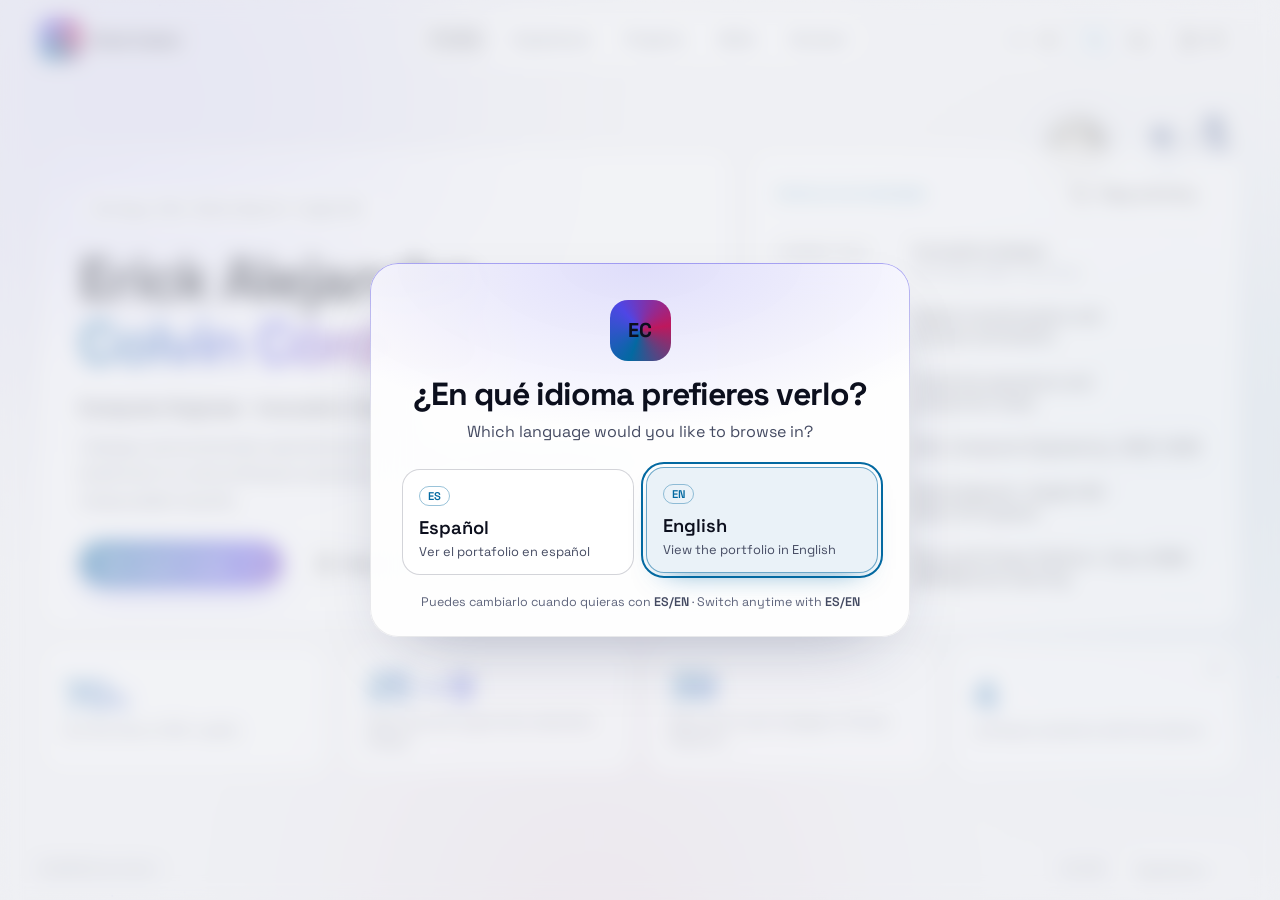
==== commit b7ff3106: "Pulido de movimiento, oficio y texto Movimiento (guía de Emil Kowalski): - Cambio de vista en 220 ms" ====
--- a/index.html
+++ b/index.html
@@ -257,7 +257,7 @@
       <div class="vista__marco">
         <div class="bento">
           <article class="tile bento__hero revelar">
-            <p class="etiqueta"><span class="punto-vivo"></span> <span data-i18n="hero.etiqueta">Santiago, Chile · Español nativo · Inglés B2</span></p>
+            <p class="etiqueta"><span data-i18n="hero.etiqueta">Santiago, Chile · Español nativo · Inglés B2</span></p>
             <h1 class="hero__titulo" aria-label="Erick Alejandro Colvin Córdova" tabindex="-1">
               <span class="linea" aria-hidden="true"><span class="letras">Erick Alejandro</span></span>
               <span class="linea degradado" aria-hidden="true"><span class="letras">Colvin Córdova</span></span>
@@ -321,7 +321,6 @@
     <section class="vista" id="trayectoria" aria-labelledby="titulo-trayectoria">
       <div class="vista__marco">
         <header class="cab revelar">
-          <p class="cab__num" data-i18n="tray.num">02 — Experiencia y formación</p>
           <h2 id="titulo-trayectoria" tabindex="-1" data-i18n="nav.trayectoria">Experiencia</h2>
         </header>
 
@@ -352,25 +351,25 @@
           <article class="tile experiencia revelar">
             <div class="hitos" role="tablist" data-i18n-attr="aria-label:tray.experiencia" aria-label="Experiencia" aria-orientation="vertical">
               <button class="hito activo" type="button" role="tab" id="tab-h1" aria-controls="panel-h1" aria-selected="true">
-                <time data-i18n="h1.corto.fecha">Sep. 2025 — hoy</time><strong data-i18n="h1.titulo">Analista de Innovación</strong>
+                <time data-i18n="h1.corto.fecha">Sep. 2025 – hoy</time><strong data-i18n="h1.titulo">Analista de Innovación</strong>
               </button>
               <button class="hito" type="button" role="tab" id="tab-h2" aria-controls="panel-h2" aria-selected="false" tabindex="-1">
-                <time>2024 — 2025</time><strong data-i18n="h2.titulo">Experiencia hotelera</strong>
+                <time>2024 – 2025</time><strong data-i18n="h2.titulo">Experiencia hotelera</strong>
               </button>
               <button class="hito" type="button" role="tab" id="tab-h3" aria-controls="panel-h3" aria-selected="false" tabindex="-1">
-                <time data-i18n="h3.corto.fecha">Ene. — Feb. 2024</time><strong data-i18n="h3.corto">Práctica profesional</strong>
+                <time data-i18n="h3.corto.fecha">Ene. – Feb. 2024</time><strong data-i18n="h3.corto">Práctica profesional</strong>
               </button>
               <button class="hito hito--estudio" type="button" role="tab" id="tab-h4" aria-controls="panel-h4" aria-selected="false" tabindex="-1">
-                <time>2022 — 2025</time><strong data-i18n="h4.corto">Ingeniería</strong>
+                <time>2022 – 2025</time><strong data-i18n="h4.corto">Ingeniería</strong>
               </button>
               <button class="hito" type="button" role="tab" id="tab-h5" aria-controls="panel-h5" aria-selected="false" tabindex="-1">
-                <time data-i18n="h5.corto.fecha">Dic. 2022 — Sep. 2024</time><strong data-i18n="h5.corto">Técnico FLIR</strong>
+                <time data-i18n="h5.corto.fecha">Dic. 2022 – Sep. 2024</time><strong data-i18n="h5.corto">Técnico FLIR</strong>
               </button>
             </div>
 
             <div class="hito-paneles">
               <div class="hito-panel activo" role="tabpanel" id="panel-h1" aria-labelledby="tab-h1">
-                <p class="hito-panel__fecha"><span data-i18n="h1.fecha">Sep. 2025 — Actualidad</span><span class="js-antiguedad"></span></p>
+                <p class="hito-panel__fecha"><span data-i18n="h1.fecha">Sep. 2025 – Actualidad</span><span class="js-antiguedad"></span></p>
                 <h3 data-i18n="h1.titulo">Analista de Innovación</h3>
                 <p class="hito-panel__sub" data-i18n="h1.sub">Previamente practicante · Áreas productivas en un entorno industrial</p>
                 <ul>
@@ -380,7 +379,7 @@
                 <div class="chips"><span>Power Apps</span><span>Power Automate</span><span>Standard Work</span><span>5S+</span></div>
               </div>
               <div class="hito-panel" role="tabpanel" id="panel-h2" aria-labelledby="tab-h2">
-                <p class="hito-panel__fecha">2024 — 2025</p>
+                <p class="hito-panel__fecha">2024 – 2025</p>
                 <h3 data-i18n="h2.titulo">Experiencia hotelera</h3>
                 <ul>
                   <li data-i18n="h2.p1">Atendí clientes en español, inglés y portugués, y gané soltura para adaptarme rápido a distintos roles.</li>
@@ -388,7 +387,7 @@
                 <div class="chips"><span data-i18n="h2.c1">Atención al cliente</span><span data-i18n="h2.c2">Trilingüe</span></div>
               </div>
               <div class="hito-panel" role="tabpanel" id="panel-h3" aria-labelledby="tab-h3">
-                <p class="hito-panel__fecha" data-i18n="h3.fecha">Ene. 2024 — Feb. 2024</p>
+                <p class="hito-panel__fecha" data-i18n="h3.fecha">Ene. 2024 – Feb. 2024</p>
                 <h3 data-i18n="h3.titulo">Práctica profesional · Automatización de procesos</h3>
                 <ul>
                   <li data-i18n="h3.p1">Creé automatizaciones con JavaScript y Node.js que redujeron las tareas manuales y subieron la eficiencia del equipo.</li>
@@ -396,7 +395,7 @@
                 <div class="chips"><span>JavaScript</span><span>Node.js</span></div>
               </div>
               <div class="hito-panel" role="tabpanel" id="panel-h4" aria-labelledby="tab-h4">
-                <p class="hito-panel__fecha" data-i18n="h4.fecha">2022 — Dic. 2025</p>
+                <p class="hito-panel__fecha" data-i18n="h4.fecha">2022 – Dic. 2025</p>
                 <h3 data-i18n="h4.titulo">Ingeniería en Computación e Informática</h3>
                 <ul>
                   <li data-i18n="h4.p1">Proyecto de título: plataforma logística con trazabilidad, importación desde Excel y alertas de stock, que después evolucionó en TraceLink.</li>
@@ -404,7 +403,7 @@
                 <div class="chips"><span data-i18n="h4.c1">Formación</span><span data-i18n="h4.c2">Proyecto de título</span></div>
               </div>
               <div class="hito-panel" role="tabpanel" id="panel-h5" aria-labelledby="tab-h5">
-                <p class="hito-panel__fecha" data-i18n="h5.fecha">Dic. 2022 — Sep. 2024</p>
+                <p class="hito-panel__fecha" data-i18n="h5.fecha">Dic. 2022 – Sep. 2024</p>
                 <h3 data-i18n="h5.titulo">Técnico en cámaras termográficas FLIR</h3>
                 <ul>
                   <li data-i18n="h5.p1">Revisé, reparé y calibré cámaras FLIR, y trabajé junto a un equipo técnico en Brasil para mantener los equipos siempre listos.</li>
@@ -422,7 +421,6 @@
       <div class="vista__marco">
         <header class="cab cab--fila revelar">
           <div>
-            <p class="cab__num" data-i18n="proy.num">03 — Con demo en vivo</p>
             <h2 id="titulo-proyectos" tabindex="-1" data-i18n="nav.proyectos">Proyectos</h2>
           </div>
           <div class="segmento" role="tablist" data-i18n-attr="aria-label:proy.ver" aria-label="Ver">
@@ -488,7 +486,6 @@
     <section class="vista" id="habilidades" aria-labelledby="titulo-habilidades">
       <div class="vista__marco">
         <header class="cab revelar">
-          <p class="cab__num" data-i18n="hab.num">04 — Competencias y credenciales</p>
           <h2 id="titulo-habilidades" tabindex="-1" data-i18n="nav.habilidades">Competencias</h2>
         </header>
 
@@ -550,7 +547,6 @@
     <section class="vista" id="contacto" aria-labelledby="titulo-contacto">
       <div class="vista__marco vista__marco--centro">
         <div class="contacto revelar">
-          <p class="cab__num" data-i18n="contacto.num">05 — Contacto</p>
           <h2 class="contacto__grande" id="titulo-contacto" tabindex="-1" data-i18n="contacto.titulo">¿Conversamos?</h2>
           <p class="contacto__texto" data-i18n="contacto.texto">Si tu equipo trabaja en transformación digital, automatización de procesos o tecnología, conversemos.</p>
           <div class="contacto__acciones">
@@ -588,7 +584,7 @@
   </main>
 
   <footer class="pie">
-    <p>© <span id="anio">2026</span> Erick Colvin · <span data-i18n="pie.hecho">Hecho a mano, publicado en GitHub Pages</span></p>
+    <p>© <span id="anio">2026</span> Erick Colvin</p>
     <div class="paginador">
       <button class="paginador__btn" type="button" id="btn-anterior" data-i18n-attr="aria-label:pie.anterior" aria-label="Sección anterior">
         <svg viewBox="0 0 24 24" aria-hidden="true"><path d="M15 18l-6-6 6-6"/></svg>
--- a/css/styles.css
+++ b/css/styles.css
@@ -39,7 +39,9 @@
   --f-titulo: "Space Grotesk", system-ui, -apple-system, "Segoe UI", sans-serif;
   --f-texto: var(--f-titulo);
   --f-mono: var(--f-titulo);
-  --suave: cubic-bezier(0.2, 0.75, 0.2, 1);
+  /* Curvas de movimiento: --suave para lo que entra, sale o responde; --viaje para lo que se desplaza en pantalla */
+  --suave: cubic-bezier(0.23, 1, 0.32, 1);
+  --viaje: cubic-bezier(0.77, 0, 0.175, 1);
 
   color-scheme: dark;
 }
@@ -107,6 +109,10 @@
 svg.relleno { fill: currentColor; stroke: none; }
 
 ::selection { background: color-mix(in srgb, var(--c2) 40%, transparent); }
+:root { caret-color: var(--c1); accent-color: var(--c2); }
+h1, h2, h3 { text-wrap: balance; }
+p, li, dd { text-wrap: pretty; }
+a { text-underline-offset: 0.2em; }
 :focus-visible { outline: 2px solid var(--c1); outline-offset: 3px; border-radius: 8px; }
 [tabindex="-1"]:focus { outline: none; }
 
@@ -379,7 +385,7 @@
   border-radius: 999px;
   background: var(--activo);
   transform: translateX(var(--x, 0));
-  transition: transform 0.45s var(--suave), width 0.45s var(--suave);
+  transition: transform 0.26s var(--viaje), width 0.26s var(--viaje);
 }
 
 /* El recorte evita una barra horizontal mientras la vista entra deslizándose */
@@ -401,8 +407,11 @@
 .vista__marco { width: 100%; max-width: var(--ancho); margin: auto; display: flex; flex-direction: column; gap: clamp(14px, 2.2vh, 22px); }
 .vista__marco--centro { align-items: center; }
 
-[data-motion="completo"] .vista.activa { animation: entrar-der 0.6s var(--suave) both; }
+[data-motion="completo"] .vista.activa { animation: entrar-der 0.22s var(--suave) both; }
 [data-motion="completo"] .vista.activa.desde-izq { animation-name: entrar-izq; }
+/* Navegar con el teclado no anima: es una acción que se repite */
+[data-motion="completo"] .vista.activa.al-instante { animation: none; }
+.vista.al-instante .revelar { transition: none; }
 
 .pie {
   display: flex;
@@ -450,9 +459,10 @@
   line-height: 1;
   white-space: nowrap;
   transform: translate(var(--iman-x), var(--iman-y));
-  transition: transform 0.25s var(--suave), box-shadow 0.3s, background-color 0.3s, border-color 0.3s;
-}
-.btn svg { transition: transform 0.3s var(--suave); }
+  transition: transform 0.16s var(--suave), box-shadow 0.2s, background-color 0.2s, border-color 0.2s;
+}
+.btn:active { transform: translate(var(--iman-x), var(--iman-y)) scale(0.97); }
+.btn svg { transition: transform 0.16s var(--suave); }
 .btn:hover svg { transform: translateX(3px); }
 .btn--primario {
   background: var(--grad);
@@ -495,7 +505,7 @@
   -webkit-backdrop-filter: blur(18px) saturate(130%);
   box-shadow: var(--brillo);
   isolation: isolate;
-  transition: border-color 0.3s, box-shadow 0.4s, transform 0.4s var(--suave);
+  transition: border-color 0.2s, box-shadow 0.25s, transform 0.2s var(--suave);
 }
 .tile::before,
 .tile::after {
@@ -505,7 +515,7 @@
   z-index: -1;
   border-radius: inherit;
   opacity: 0;
-  transition: opacity 0.4s;
+  transition: opacity 0.2s;
   pointer-events: none;
 }
 .tile::before { background: radial-gradient(480px circle at var(--mx) var(--my), color-mix(in srgb, var(--texto) 4%, transparent), transparent 45%); }
@@ -554,7 +564,6 @@
   font-weight: 500;
 }
 .punto-vivo { position: relative; width: 8px; height: 8px; border-radius: 50%; background: var(--ok); }
-.punto-vivo::after { content: ""; position: absolute; inset: 0; border-radius: 50%; background: var(--ok); animation: latido 2s ease-out infinite; }
 
 /* ---------- 01 · Inicio: mosaico ---------- */
 .bento { display: grid; grid-template-columns: repeat(12, minmax(0, 1fr)); gap: 14px; }
@@ -579,18 +588,19 @@
 .linea { display: block; overflow: hidden; padding: 0.04em 0 0.1em; margin-bottom: -0.06em; }
 .letras { display: inline-block; }
 .letra { display: inline-block; white-space: pre; }
-.js .vista.activa .letra { transform: translateY(110%); animation: subir 0.9s var(--suave) forwards; animation-delay: calc(var(--i) * 32ms + 0.15s); }
+.js .vista.activa .letra { transform: translateY(110%); animation: subir 0.6s var(--suave) forwards; animation-delay: calc(var(--i) * 22ms + 0.05s); }
 /* El degradado va en el span animado: si queda en el padre, el texto transformado se vuelve invisible */
 .linea.degradado .letras {
   padding-right: 0.06em;
   background: var(--grad);
-  background-size: 200% 100%;
   -webkit-background-clip: text;
   background-clip: text;
   color: transparent;
-  animation: brillo 8s linear 1.5s infinite;
-}
-.js .vista.activa .linea.degradado .letras { transform: translateY(110%); animation: subir 1s var(--suave) 0.5s forwards, brillo 8s linear 1.5s infinite; }
+}
+.js .vista.activa .linea.degradado .letras { transform: translateY(110%); animation: subir 0.7s var(--suave) 0.3s forwards; }
+/* Al volver a una vista ya visitada, el nombre está en su sitio */
+.js .vista[data-visitada] .letra,
+.js .vista[data-visitada] .linea.degradado .letras { transform: none; animation: none; }
 
 .hero__rol {
   margin: clamp(10px, 2vh, 18px) 0 clamp(8px, 1.6vh, 12px);
@@ -714,7 +724,7 @@
 
 .hito-paneles { position: relative; padding: clamp(20px, 3.4vh, 34px) clamp(20px, 2.6vw, 36px); }
 .js .hito-panel:not(.activo) { display: none; }
-[data-motion="completo"] .hito-panel.activo { animation: aparecer 0.5s var(--suave) both; }
+[data-motion="completo"] .hito-panel.activo { animation: aparecer 0.2s var(--suave) both; }
 .hito-panel__fecha { color: var(--c1); font: 500 0.8rem var(--f-mono); }
 .hito-panel h3 { margin-top: 6px; font: 600 clamp(1.25rem, 2vw, 1.6rem) / 1.25 var(--f-titulo); letter-spacing: -0.02em; }
 .hito-panel__sub { color: var(--texto-3); font-size: 0.88rem; }
@@ -764,10 +774,10 @@
   border-radius: 999px;
   background: var(--activo);
   transform: translateX(var(--x, 0));
-  transition: transform 0.4s var(--suave), width 0.4s var(--suave);
+  transition: transform 0.24s var(--viaje), width 0.24s var(--viaje);
 }
 .js .panel-proyectos:not(.activo) { display: none; }
-[data-motion="completo"] .panel-proyectos.activo { animation: aparecer 0.45s var(--suave) both; }
+[data-motion="completo"] .panel-proyectos.activo { animation: aparecer 0.22s var(--suave) both; }
 
 .galeria { display: grid; grid-template-columns: minmax(250px, 0.72fr) minmax(0, 2fr); gap: 14px; align-items: start; }
 .galeria__lado { display: flex; flex-direction: column; gap: 12px; min-width: 0; }
@@ -792,7 +802,7 @@
   color: var(--texto-2);
   font-size: 0.8rem;
   font-weight: 500;
-  transition: all 0.3s var(--suave);
+  transition: color 0.2s, border-color 0.2s, background-color 0.2s, transform 0.16s var(--suave);
 }
 .filtro:hover { color: var(--texto); border-color: var(--borde-2); }
 .filtro.activo { color: var(--texto); border-color: var(--borde-2); background: var(--activo); }
@@ -811,7 +821,7 @@
   text-align: left;
   transition: border-color 0.3s, background-color 0.3s, transform 0.3s var(--suave);
 }
-.item-proyecto:hover { border-color: var(--borde-2); transform: translateX(3px); }
+.item-proyecto:hover { border-color: var(--borde-2); transform: translateX(2px); }
 .item-proyecto.activo { border-color: var(--borde-2); background: var(--vidrio-fuerte); }
 .item-proyecto[hidden] { display: none; }
 .item-proyecto__icono {
@@ -831,7 +841,7 @@
 
 /* Detalle del proyecto */
 .detalle { display: flex; flex-direction: column; gap: 10px; padding: clamp(16px, 2.2vh, 24px); }
-[data-motion="completo"] .detalle { animation: aparecer 0.5s var(--suave) both; }
+[data-motion="completo"] .detalle { animation: aparecer 0.2s var(--suave) both; }
 .detalle__cab { display: flex; align-items: flex-start; gap: 14px; flex-wrap: wrap; }
 /* Pestañas de la ficha y el enlace a la demo, arriba a la derecha: lo primero que busca quien evalúa */
 .detalle__acciones { display: flex; flex-direction: column; align-items: flex-end; gap: 8px; margin-left: auto; }
@@ -875,7 +885,6 @@
 .insignia svg { width: 12px; height: 12px; }
 .insignia--vivo { color: var(--ok); border-color: color-mix(in srgb, var(--ok) 35%, transparent); background: color-mix(in srgb, var(--ok) 10%, transparent); }
 .insignia--vivo i { position: relative; width: 6px; height: 6px; border-radius: 50%; background: currentColor; }
-.insignia--vivo i::after { content: ""; position: absolute; inset: 0; border-radius: 50%; background: currentColor; animation: latido 2s ease-out infinite; }
 .insignia--privado { color: var(--c3); border-color: color-mix(in srgb, var(--c3) 30%, transparent); background: color-mix(in srgb, var(--c3) 8%, transparent); }
 
 .puntos { display: grid; gap: 6px; color: var(--texto-2); font-size: 0.87rem; line-height: 1.5; }
@@ -923,9 +932,9 @@
 }
 
 /* Barra de lenguajes como la de GitHub */
-.lenguajes__barra { display: flex; gap: 2px; height: 8px; margin: 8px 0; border-radius: 999px; overflow: hidden; background: var(--tarjeta-2); }
-.lenguajes__barra span { min-width: 3px; width: 0; background: var(--c); transition: width 1.2s var(--suave); transition-delay: calc(var(--i) * 0.1s + 0.15s); }
-.detalle.lleno .lenguajes__barra span { width: var(--w); }
+.lenguajes__barra { display: flex; gap: 2px; height: 8px; margin: 8px 0; border-radius: 999px; overflow: hidden; background: var(--tarjeta-2); clip-path: inset(0 100% 0 0 round 999px); transition: clip-path 0.6s var(--suave) 0.1s; }
+.lenguajes__barra span { min-width: 3px; width: var(--w); background: var(--c); }
+.detalle.lleno .lenguajes__barra { clip-path: inset(0 0 0 0 round 999px); }
 .lenguajes__ley { display: flex; flex-wrap: wrap; gap: 4px 12px; color: var(--texto-2); font-size: 0.78rem; }
 .lenguajes__ley li { display: flex; align-items: center; gap: 6px; }
 .lenguajes__ley i { width: 9px; height: 9px; border-radius: 50%; background: var(--c); }
@@ -1083,7 +1092,6 @@
 }
 .grupo__icono svg { width: 18px; height: 18px; }
 .grupo h3 { align-self: center; font: 600 1rem / 1.3 var(--f-titulo); }
-.grupo:hover { transform: translateY(-3px); }
 
 .subtitulo { margin-top: 4px; font: 600 1.1rem var(--f-titulo); }
 .certificados { display: grid; grid-template-columns: repeat(3, minmax(0, 1fr)); gap: 12px; }
@@ -1093,7 +1101,6 @@
 .certificado__fecha { color: var(--c1); font: 500 0.74rem var(--f-mono); }
 .certificado strong { font-size: 0.92rem; font-weight: 600; line-height: 1.35; }
 .certificado > span:last-child:not(.certificado__fecha) { color: var(--texto-2); font-size: 0.86rem; }
-.certificado:hover { border-color: var(--c2); transform: translateY(-3px); }
 
 /* ---------- 05 · Contacto ---------- */
 .contacto {
@@ -1124,7 +1131,7 @@
 .contacto__grande {
   margin-top: 10px;
   font: 700 clamp(2.6rem, min(8vw, 12vh), 5.4rem) / 1 var(--f-titulo);
-  letter-spacing: -0.045em;
+  letter-spacing: -0.04em;
   background: var(--grad);
   -webkit-background-clip: text;
   background-clip: text;
@@ -1231,7 +1238,7 @@
 .segmento--chico button.activo { background: var(--activo); }
 .detalle__modo[hidden] { display: none; }
 .detalle__modo { display: flex; flex-direction: column; gap: 12px; }
-[data-motion="completo"] .detalle__modo { animation: aparecer 0.4s var(--suave) both; }
+[data-motion="completo"] .detalle__modo { animation: aparecer 0.18s var(--suave) both; }
 .chips--separado { margin-top: 8px; }
 .caso { display: flex; flex-direction: column; gap: 6px; }
 .caso .mini-titulo:not(:first-child) { margin-top: 6px; }
@@ -1252,8 +1259,8 @@
   color: var(--btn-texto);
   font: 600 0.68rem var(--f-mono);
 }
-.caso__cifras { display: grid; grid-template-columns: repeat(3, minmax(0, 1fr)); gap: 8px; }
-.caso__cifras li { padding: 10px 12px; border-radius: 12px; border: 1px solid var(--borde); background: var(--tarjeta); }
+.caso__cifras { display: grid; grid-template-columns: repeat(3, minmax(0, 1fr)); gap: 16px; }
+.caso__cifras li { padding: 8px 0 0; border-top: 1px solid var(--borde-2); }
 .caso__cifras strong { display: block; font: 700 1.35rem / 1.1 var(--f-titulo); letter-spacing: -0.02em; background: var(--grad); -webkit-background-clip: text; background-clip: text; color: transparent; }
 .caso__cifras span { display: block; margin-top: 2px; color: var(--texto-2); font-size: 0.74rem; line-height: 1.3; }
 .caso__resultado { margin-top: 2px; color: var(--texto-2); font-size: 0.84rem; }
@@ -1287,28 +1294,26 @@
 /* ---------- Aparición al entrar a cada vista ---------- */
 .js .revelar {
   opacity: 0;
-  transform: translateY(18px);
-  transition: opacity 0.7s var(--suave), transform 0.7s var(--suave);
+  transform: translateY(8px);
+  transition: opacity 0.3s var(--suave), transform 0.3s var(--suave);
   transition-delay: var(--retraso, 0s);
 }
 .js .revelar.visible { opacity: 1; transform: none; }
 
 /* ---------- Keyframes ---------- */
 @keyframes subir { to { transform: none; } }
-@keyframes brillo { to { background-position: 200% 0; } }
-@keyframes latido { 0% { transform: scale(1); opacity: 0.7; } 100% { transform: scale(3); opacity: 0; } }
 @keyframes flotar {
   0% { transform: translate(0, 0) scale(1); }
   50% { transform: translate(60px, 40px) scale(1.1); }
   100% { transform: translate(-40px, 70px) scale(0.95); }
 }
 @keyframes desplazar { to { transform: translateX(-50%); } }
-@keyframes aparecer { from { opacity: 0; transform: translateY(14px); } }
+@keyframes aparecer { from { opacity: 0; transform: translateY(6px); } }
 @keyframes dialogo-entra { from { opacity: 0; transform: translateY(18px) scale(0.96); } }
 @keyframes dialogo-sale { to { opacity: 0; transform: translateY(10px) scale(0.97); } }
 @keyframes fundido { from { opacity: 0; } }
-@keyframes entrar-der { from { opacity: 0; transform: translateX(36px); } }
-@keyframes entrar-izq { from { opacity: 0; transform: translateX(-36px); } }
+@keyframes entrar-der { from { opacity: 0; transform: translateX(12px); } }
+@keyframes entrar-izq { from { opacity: 0; transform: translateX(-12px); } }
 @keyframes asomar { from { opacity: 0; transform: translate(-50%, 24px); } }
 @keyframes recorrer { 0%, 15% { object-position: 50% 0%; } 85%, 100% { object-position: 50% 100%; } }
 @keyframes encender {
@@ -1316,6 +1321,21 @@
   10% { color: var(--c1); }
 }
 
+
+/* ---------- Respuesta de los controles ---------- */
+/* Todo lo que se presiona responde igual: se hunde un poco, en 160 ms */
+.icono-btn, .paginador__btn, .filtro, .item-proyecto, .hito, .enlace, .red, .idioma-btn, .opcion-idioma, .cifra--enlace {
+  transition: color 0.2s, background-color 0.2s, border-color 0.2s, box-shadow 0.2s, opacity 0.2s, filter 0.2s, transform 0.16s var(--suave);
+}
+.icono-btn:active, .paginador__btn:active:not(:disabled), .filtro:active, .item-proyecto:active, .hito:active,
+.enlace:active, .red:active, .idioma-btn:active, .opcion-idioma:active, .cifra--enlace:active { transform: scale(0.97); }
+.segmento button:active, .pestanas a:active { opacity: 0.75; }
+/* En pantallas táctiles el "hover" se queda pegado tras el toque: sin desplazamientos ni foco de luz */
+@media (hover: none), (pointer: coarse) {
+  .btn:hover svg, .icono-btn:hover, .cifra--enlace:hover, .cifra--enlace:hover .cifra__flecha, .item-proyecto:hover { transform: none; }
+  .tile:hover::before, .tile:hover::after { opacity: 0; }
+  .tile:hover { box-shadow: var(--brillo); }
+}
 
 /* ---------- Animaciones reducidas ---------- */
 [data-motion="reducido"] *,
@@ -1483,7 +1503,7 @@
   .caso__decisiones { gap: 4px; font-size: 0.8rem; line-height: 1.45; }
   .caso__reto { font-size: 1.02rem; line-height: 1.32; }
   .caso__resultado { font-size: 0.8rem; }
-  .caso__cifras li { padding: 7px 10px; }
+  .caso__cifras li { padding: 6px 0 0; }
   .caso__cifras strong { font-size: 1.15rem; }
   .detalle .captura__vista { aspect-ratio: 3 / 1; }
   .flujo span { padding: 4px 8px; font-size: 0.7rem; }
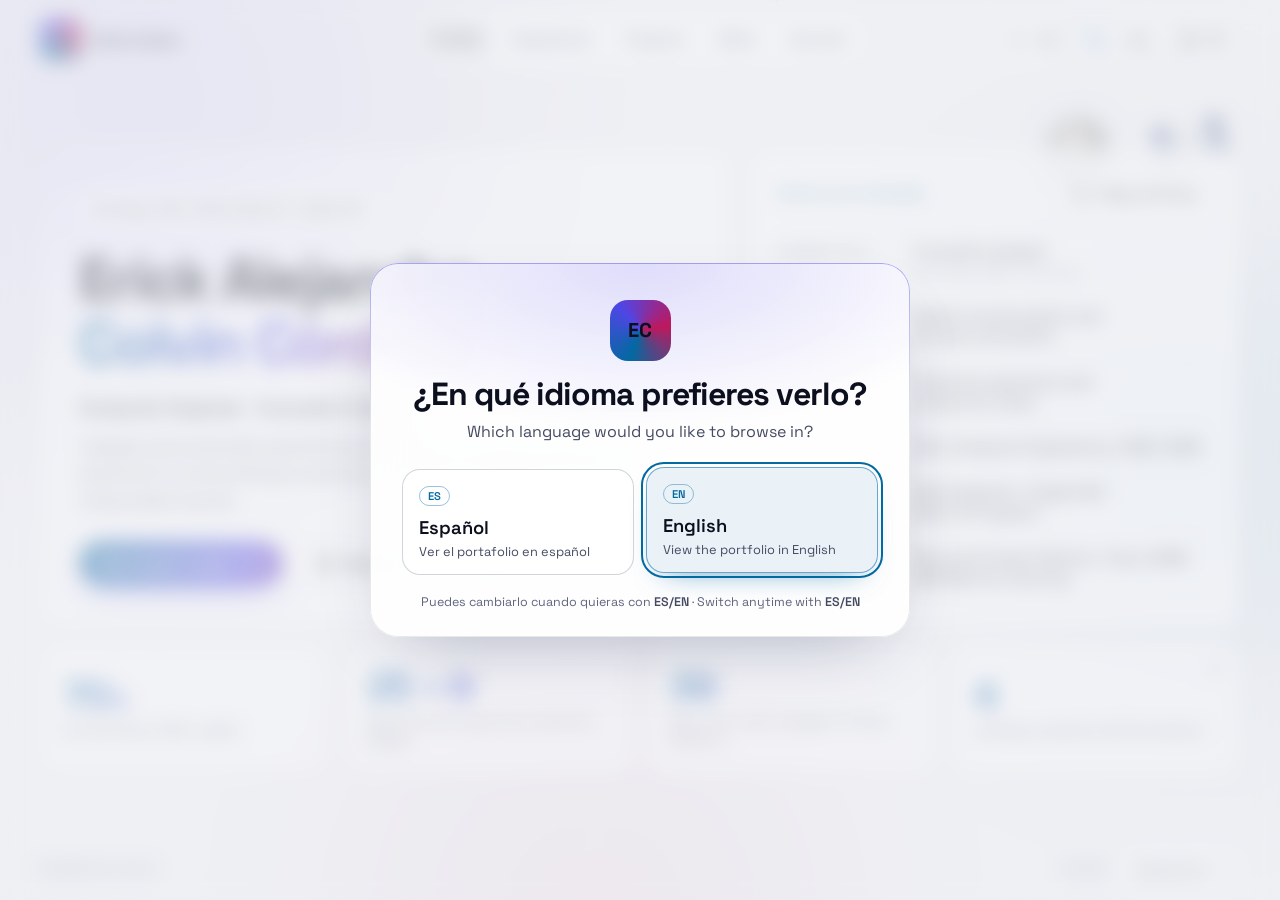
==== commit abc3b57a: "Proyecto de automatización, vista ampliada, recorrido de experiencias y reel - Nuevo proyecto «Autom" ====
--- a/index.html
+++ b/index.html
@@ -45,6 +45,8 @@
   <link rel="preconnect" href="https://fonts.gstatic.com" crossorigin>
   <link href="https://fonts.googleapis.com/css2?family=Space+Grotesk:wght@400;500;600;700&display=swap" rel="stylesheet">
   <link rel="stylesheet" href="css/styles.css">
+  <link rel="stylesheet" href="css/recorrido.css">
+  <link rel="stylesheet" href="css/reel.css">
   <script>
     // Tema, animaciones e idioma antes de pintar, para evitar parpadeos.
     (function () {
@@ -290,7 +292,7 @@
               <div><dt data-i18n="res.rol">Rol actual</dt><dd><span data-i18n="res.rol.valor">Analista de Innovación</span> <small><span data-i18n="res.desde">desde sep. 2025</span><span class="js-antiguedad"></span></small></dd></div>
               <div><dt data-i18n="res.enfoque">Enfoque</dt><dd data-i18n="res.enfoque.valor">Transformación digital y automatización de procesos</dd></div>
               <div><dt data-i18n="res.sector">Experiencia en</dt><dd data-i18n="res.sector.valor">Operaciones industriales y áreas productivas</dd></div>
-              <div><dt data-i18n="res.formacion">Formación</dt><dd data-i18n="res.formacion.valor">Ing. en Computación e Informática · 2022⁠–⁠2025</dd></div>
+              <div><dt data-i18n="res.formacion">Formación</dt><dd data-i18n="res.formacion.valor">Ing. en Computación e Informática · 2022⁠–⁠2026</dd></div>
               <div><dt data-i18n="res.idiomas">Idiomas</dt><dd data-i18n="res.idiomas.valor">Español nativo · Inglés B2 · Portugués básico</dd></div>
               <div><dt data-i18n="res.credenciales">Credenciales</dt><dd data-i18n="res.credenciales.valor">Microsoft Power Platform · Cisco CCNA · IBM Machine Learning</dd></div>
             </dl>
@@ -320,8 +322,10 @@
     <!-- ============ 02 · TRAYECTORIA ============ -->
     <section class="vista" id="trayectoria" aria-labelledby="titulo-trayectoria">
       <div class="vista__marco">
-        <header class="cab revelar">
+        <header class="cab cab--fila revelar">
           <h2 id="titulo-trayectoria" tabindex="-1" data-i18n="nav.trayectoria">Experiencia</h2>
+          <!-- Recorrido automático por las experiencias: lo construye js/recorrido.js -->
+          <div class="recorrido" id="recorrido"></div>
         </header>
 
         <div class="trayectoria">
@@ -360,7 +364,7 @@
                 <time data-i18n="h3.corto.fecha">Ene. – Feb. 2024</time><strong data-i18n="h3.corto">Práctica profesional</strong>
               </button>
               <button class="hito hito--estudio" type="button" role="tab" id="tab-h4" aria-controls="panel-h4" aria-selected="false" tabindex="-1">
-                <time>2022 – 2025</time><strong data-i18n="h4.corto">Ingeniería</strong>
+                <time>2022 – 2026</time><strong data-i18n="h4.corto">Ingeniería</strong>
               </button>
               <button class="hito" type="button" role="tab" id="tab-h5" aria-controls="panel-h5" aria-selected="false" tabindex="-1">
                 <time data-i18n="h5.corto.fecha">Dic. 2022 – Sep. 2024</time><strong data-i18n="h5.corto">Técnico FLIR</strong>
@@ -395,7 +399,7 @@
                 <div class="chips"><span>JavaScript</span><span>Node.js</span></div>
               </div>
               <div class="hito-panel" role="tabpanel" id="panel-h4" aria-labelledby="tab-h4">
-                <p class="hito-panel__fecha" data-i18n="h4.fecha">2022 – Dic. 2025</p>
+                <p class="hito-panel__fecha" data-i18n="h4.fecha">2022 – 2026</p>
                 <h3 data-i18n="h4.titulo">Ingeniería en Computación e Informática</h3>
                 <ul>
                   <li data-i18n="h4.p1">Proyecto de título: plataforma logística con trazabilidad, importación desde Excel y alertas de stock, que después evolucionó en TraceLink.</li>
@@ -441,6 +445,7 @@
               </ul>
               <div class="filtros" role="group" data-i18n-attr="aria-label:proy.filtrar" aria-label="Filtrar proyectos">
                 <button type="button" class="filtro activo" data-filtro="todos" aria-pressed="true" data-i18n="proy.f.todos">Todos</button>
+                <button type="button" class="filtro" data-filtro="automatizacion" aria-pressed="false" data-i18n="proy.f.auto">Automatización</button>
                 <button type="button" class="filtro" data-filtro="fullstack" aria-pressed="false">Full-stack</button>
                 <button type="button" class="filtro" data-filtro="ia" aria-pressed="false" data-i18n="proy.f.ia">IA</button>
                 <button type="button" class="filtro" data-filtro="web" aria-pressed="false">Web</button>
@@ -619,6 +624,19 @@
     </div>
   </dialog>
 
+  <!-- Vista ampliada de un proyecto: el caso, el detalle técnico y la demostración en una ventana grande -->
+  <dialog class="ventana" id="ventana-proyecto" aria-labelledby="ventana-titulo">
+    <div class="ventana__caja">
+      <header class="ventana__cab">
+        <div class="ventana__titulo" id="ventana-cab"></div>
+        <button type="button" class="icono-btn ventana__cerrar" id="ventana-cerrar" data-i18n-attr="aria-label:ventana.cerrar" aria-label="Cerrar">
+          <svg viewBox="0 0 24 24" aria-hidden="true"><path d="M18 6 6 18M6 6l12 12"/></svg>
+        </button>
+      </header>
+      <div class="ventana__cuerpo" id="ventana-cuerpo" tabindex="-1"></div>
+    </div>
+  </dialog>
+
   <div class="aviso" id="aviso-movimiento" role="status" hidden>
     <p data-i18n-html="aviso.texto">Tu sistema pide <strong>animaciones reducidas</strong>, así que la página se muestra más quieta.</p>
     <div class="aviso__acciones">
@@ -632,6 +650,8 @@
   <script src="js/proyectos.js"></script>
   <script src="js/actividad.js"></script>
   <script src="js/i18n.js"></script>
+  <script src="js/reel.js"></script>
   <script src="js/main.js"></script>
+  <script src="js/recorrido.js"></script>
 </body>
 </html>
--- a/css/styles.css
+++ b/css/styles.css
@@ -1265,6 +1265,69 @@
 .caso__cifras span { display: block; margin-top: 2px; color: var(--texto-2); font-size: 0.74rem; line-height: 1.3; }
 .caso__resultado { margin-top: 2px; color: var(--texto-2); font-size: 0.84rem; }
 
+/* ---------- Proyecto sin demo pública: el proceso en pasos ---------- */
+.sin-demo { padding: 16px 18px; border-radius: 14px; border: 1px solid var(--borde-2); background: color-mix(in srgb, var(--bg) 40%, transparent); }
+.sin-demo__pasos { counter-reset: paso; display: grid; gap: 0; margin-top: 10px; }
+.sin-demo__pasos li { counter-increment: paso; position: relative; padding: 0 0 12px 30px; color: var(--texto); font-size: 0.88rem; font-weight: 500; line-height: 1.4; }
+.sin-demo__pasos li::before {
+  content: counter(paso);
+  position: absolute; left: 0; top: 0;
+  display: grid; place-items: center;
+  width: 20px; height: 20px; border-radius: 50%;
+  color: var(--c1); background: color-mix(in srgb, var(--c1) 12%, transparent);
+  font-size: 0.7rem; font-weight: 600; font-variant-numeric: tabular-nums;
+}
+.sin-demo__pasos li:not(:last-child)::after { content: ""; position: absolute; left: 9.5px; top: 23px; bottom: 3px; width: 1px; background: var(--borde-2); }
+.sin-demo__pasos li:last-child { padding-bottom: 0; }
+.sin-demo__nota { display: flex; gap: 8px; margin-top: 12px; padding-top: 10px; border-top: 1px solid var(--borde); color: var(--texto-3); font-size: 0.8rem; line-height: 1.45; }
+.sin-demo__nota svg { width: 14px; height: 14px; margin-top: 2px; }
+.detalle__botones { display: flex; flex-wrap: wrap; justify-content: flex-end; gap: 8px; }
+
+/* ---------- Vista ampliada del proyecto ---------- */
+.ventana { width: min(1080px, calc(100% - 32px)); max-width: none; max-height: none; padding: 0; border: 0; background: transparent; color: var(--texto); overflow: visible; }
+.ventana::backdrop { background: rgba(4, 5, 9, 0.7); backdrop-filter: blur(8px); -webkit-backdrop-filter: blur(8px); }
+[data-theme="light"] .ventana::backdrop { background: rgba(236, 237, 243, 0.7); }
+.ventana__caja {
+  display: flex;
+  flex-direction: column;
+  max-height: calc(100dvh - 32px);
+  border-radius: 24px;
+  border: 1px solid var(--borde-2);
+  background: var(--bg-elev);
+  box-shadow: 0 30px 80px -30px rgba(0, 0, 0, 0.8);
+  overflow: hidden;
+}
+.ventana__cab { display: flex; align-items: flex-start; gap: 16px; padding: clamp(18px, 3vh, 26px) clamp(18px, 3vw, 30px) 16px; border-bottom: 1px solid var(--borde); }
+.ventana__titulo { flex: 1; min-width: 0; }
+.ventana__titulo h2 { font: 700 clamp(1.3rem, 2.6vw, 1.8rem) / 1.15 var(--f-titulo); letter-spacing: -0.025em; }
+.ventana__cerrar { flex-shrink: 0; width: 42px; height: 42px; }
+.ventana__cuerpo {
+  display: grid;
+  grid-template-columns: minmax(0, 1.1fr) minmax(0, 1fr);
+  gap: clamp(18px, 3vw, 32px);
+  padding: clamp(16px, 3vh, 24px) clamp(18px, 3vw, 30px) clamp(20px, 3vh, 28px);
+  overflow-y: auto;
+  overscroll-behavior: contain;
+  scrollbar-width: thin;
+  scrollbar-color: var(--borde-2) transparent;
+}
+.ventana__cuerpo:focus { outline: none; }
+.ventana__texto, .ventana__visual { display: flex; flex-direction: column; gap: 14px; min-width: 0; }
+.ventana__texto .caso { gap: 8px; }
+.ventana__texto .caso__reto { font-size: 1.1rem; }
+.ventana__texto .caso__decisiones, .ventana__texto .puntos { font-size: 0.92rem; line-height: 1.55; }
+.ventana__tecnico { display: flex; flex-direction: column; gap: 10px; padding-top: 14px; border-top: 1px solid var(--borde); }
+.ventana__visual .captura__vista { aspect-ratio: 16 / 10; }
+.ventana__visual .enlace--demo { align-self: flex-start; }
+[data-motion="completo"] .ventana[open] .ventana__caja { animation: ventana-entra 0.22s var(--suave) both; }
+[data-motion="completo"] .ventana[open]::backdrop { animation: fundido 0.2s ease both; }
+@keyframes ventana-entra { from { opacity: 0; transform: translateY(8px) scale(0.98); } }
+@media (max-width: 760px) {
+  .ventana { width: calc(100% - 16px); }
+  .ventana__caja { max-height: calc(100dvh - 16px); border-radius: 20px; }
+  .ventana__cuerpo { grid-template-columns: minmax(0, 1fr); }
+}
+
 /* ---------- Aviso de animaciones ---------- */
 .aviso {
   position: fixed;
@@ -1372,6 +1435,10 @@
    La credencial de Microsoft Learn queda con su título, sin el detalle */
 @media (min-width: 961px) and (max-width: 1180px) and (max-height: 800px) {
   .pie, .certificado--ancho > span:last-child, .grupo__evidencia::before { display: none; }
+  .lista-proyectos { gap: 5px; }
+  .item-proyecto { padding: 6px 12px; }
+  .sin-demo__nota { display: none; }
+  .detalle .detalle__lema { display: none; }
   .vista { padding-bottom: 12px; }
 }
 
@@ -1504,6 +1571,11 @@
   .caso__reto { font-size: 1.02rem; line-height: 1.32; }
   .caso__resultado { font-size: 0.8rem; }
   .caso__cifras li { padding: 6px 0 0; }
+  .sin-demo { padding: 10px 14px; }
+  .sin-demo__pasos { margin-top: 6px; }
+  .sin-demo__pasos li { padding-bottom: 6px; font-size: 0.82rem; }
+  .sin-demo__pasos li:not(:last-child)::after { top: 21px; bottom: 1px; }
+  .sin-demo__nota { margin-top: 8px; padding-top: 7px; font-size: 0.76rem; }
   .caso__cifras strong { font-size: 1.15rem; }
   .detalle .captura__vista { aspect-ratio: 3 / 1; }
   .flujo span { padding: 4px 8px; font-size: 0.7rem; }
@@ -1521,6 +1593,11 @@
 /* Alturas de notebook con la barra del navegador (650–740 px): fuera lo decorativo, se navega con las pestañas */
 @media (min-width: 861px) and (max-height: 740px) {
   .pie, .detalle__nota, .detalle__flujo { display: none; }
+  /* Cinco proyectos en la lista: filas más bajas */
+  .lista-proyectos { gap: 5px; }
+  .item-proyecto { padding: 6px 12px; }
+  .resumen-gh li { padding-block: 5px; }
+  .galeria__lado { gap: 9px; }
   .vista { padding-bottom: 12px; }
   .sobre__grande { font-size: 1.22rem; }
   .sobre > p:not(.sobre__grande) { font-size: 0.88rem; line-height: 1.5; }
--- a/css/recorrido.css
+++ b/css/recorrido.css
@@ -0,0 +1,84 @@
+/* Recorrido automático por las experiencias (js/recorrido.js).
+   Usa los tokens de css/styles.css; el botón hereda .btn .btn--chico .btn--fantasma. */
+
+.recorrido {
+  position: relative;
+  display: inline-flex;
+  flex-wrap: wrap;
+  align-items: center;
+  gap: 6px 12px;
+  max-width: 100%;
+  padding-bottom: 8px; /* espacio de la barra */
+}
+.recorrido:empty { display: none; }
+
+.recorrido__btn { gap: 8px; flex: 0 0 auto; }
+.recorrido__btn svg { flex: 0 0 auto; }
+/* El desplazamiento del icono al pasar el cursor es para flechas, no para reproducir/pausar */
+.recorrido__btn:hover svg { transform: none; }
+.recorrido__btn:focus-visible { outline: 2px solid var(--c1); outline-offset: 3px; }
+@media (hover: hover) and (pointer: fine) {
+  .recorrido__btn:hover { border-color: var(--c1); }
+}
+@media (hover: none), (pointer: coarse) {
+  .recorrido__btn:hover { border-color: var(--borde-2); }
+  /* Objetivo cómodo para el dedo */
+  .recorrido__btn { min-height: 44px; padding-inline: 16px; }
+}
+
+.recorrido__estado {
+  color: var(--texto-2);
+  font-size: 0.8rem;
+  font-weight: 500;
+  line-height: 1.3;
+  font-variant-numeric: tabular-nums;
+}
+
+/* Barra fina: el tiempo que queda antes de la siguiente experiencia */
+.recorrido__barra {
+  position: absolute;
+  left: 0;
+  right: 0;
+  bottom: 0;
+  height: 2px;
+  border-radius: 2px;
+  background: var(--borde-2);
+  overflow: hidden;
+  opacity: 0;
+  transition: opacity 0.2s var(--suave, cubic-bezier(0.23, 1, 0.32, 1));
+}
+.recorrido[data-fase="reproduciendo"] .recorrido__barra,
+.recorrido[data-fase="pausado"] .recorrido__barra,
+.recorrido[data-fase="terminado"] .recorrido__barra { opacity: 1; }
+
+.recorrido__relleno {
+  display: block;
+  width: 100%;
+  height: 100%;
+  background: linear-gradient(90deg, var(--c1), var(--c2));
+  transform: scaleX(0);
+  transform-origin: left center;
+}
+/* Dos animaciones idénticas: al alternar data-ciclo la barra parte de cero en cada paso.
+   Es progreso de tiempo real (8 s), por eso es lineal. */
+.recorrido[data-ciclo="a"] .recorrido__relleno { animation: recorrido-progreso-a var(--recorrido-ms, 8000ms) linear both; }
+.recorrido[data-ciclo="b"] .recorrido__relleno { animation: recorrido-progreso-b var(--recorrido-ms, 8000ms) linear both; }
+.recorrido[data-fase="pausado"] .recorrido__relleno { animation-play-state: paused; }
+.recorrido[data-fase="pausado"] .recorrido__relleno { opacity: 0.55; }
+.recorrido[data-fase="terminado"] .recorrido__relleno { animation: none; transform: scaleX(1); }
+.recorrido[data-fase="inactivo"] .recorrido__relleno { animation: none; }
+
+@keyframes recorrido-progreso-a { from { transform: scaleX(0); } to { transform: scaleX(1); } }
+@keyframes recorrido-progreso-b { from { transform: scaleX(0); } to { transform: scaleX(1); } }
+
+/* Movimiento reducido: mismos controles e intervalo; la barra no corre, avanza por pasos */
+[data-motion="reducido"] .recorrido .recorrido__relleno {
+  animation: none !important;
+  transform: scaleX(var(--recorrido-paso, 0));
+}
+[data-motion="reducido"] .recorrido__barra { transition: none; }
+
+/* Junto al título y no en el extremo derecho, donde pasan la luna y la estación */
+#trayectoria .cab--fila { justify-content: flex-start; align-items: center; gap: 12px 24px; }
+#trayectoria .cab--fila .recorrido { padding-top: 6px; }
+@media (max-width: 860px) { #trayectoria .cab--fila { align-items: flex-start; } }
--- a/css/reel.css
+++ b/css/reel.css
@@ -0,0 +1,121 @@
+/*
+  Reel: video breve de demostración con portada (js/reel.js).
+  Usa los tokens de css/styles.css. El marco es oscuro en ambos temas, igual que .captura.
+  --reel-alto-max limita el alto del video (útil en fichas que deben caber en la pantalla).
+*/
+.reel {
+  --reel-alto-max: min(62vh, 540px);
+  --reel-an: 16;
+  --reel-al: 9;
+  display: block;
+  border-radius: 14px;
+  border: 1px solid var(--borde-2);
+  background: #0b0d14;
+  overflow: hidden;
+}
+.reel--9x16 { --reel-an: 9; --reel-al: 16; }
+.reel--4x3 { --reel-an: 4; --reel-al: 3; }
+
+/* El espacio se reserva antes de que cargue nada. Si el alto máximo manda, el marco se angosta y se centra:
+   un reel vertical en una ficha ancha queda con franjas oscuras a los lados, sin recortar la interfaz. */
+.reel__marco {
+  position: relative;
+  width: min(100%, calc(var(--reel-alto-max) * var(--reel-an) / var(--reel-al)));
+  aspect-ratio: var(--reel-an) / var(--reel-al);
+  margin-inline: auto;
+  background: #07080c;
+  overflow: hidden;
+}
+.reel__portada,
+.reel__video {
+  position: absolute;
+  inset: 0;
+  width: 100%;
+  height: 100%;
+  object-fit: contain;
+  background: #07080c;
+}
+
+/* El botón cubre toda la portada (objetivo amplio); la pastilla es lo que se ve */
+.reel__play {
+  position: absolute;
+  inset: 0;
+  display: grid;
+  place-items: center;
+  width: 100%;
+  padding: 12px;
+  border: 0;
+  background: rgba(7, 8, 12, 0.28);
+  color: inherit;
+  font: inherit;
+  cursor: pointer;
+  -webkit-tap-highlight-color: transparent;
+}
+.reel__play[hidden] { display: none; }
+.reel__play:focus-visible { outline: 2px solid var(--c1); outline-offset: -4px; border-radius: 12px; }
+.reel__pastilla {
+  display: inline-flex;
+  align-items: center;
+  gap: 8px;
+  min-height: 44px;
+  padding: 0 18px 0 14px;
+  border-radius: 999px;
+  border: 1px solid rgba(255, 255, 255, 0.5);
+  background: #eef0f6;
+  color: #05060a;
+  font-size: 0.86rem;
+  font-weight: 600;
+  line-height: 1;
+  white-space: nowrap;
+}
+.reel__icono { display: grid; place-items: center; }
+.reel__icono svg { display: block; }
+
+.reel__duracion {
+  position: absolute;
+  right: 10px;
+  bottom: 10px;
+  padding: 3px 8px;
+  border-radius: 7px;
+  background: rgba(7, 8, 12, 0.78);
+  color: #eef0f6;
+  font-size: 0.74rem;
+  font-variant-numeric: tabular-nums;
+  pointer-events: none;
+}
+.reel__duracion[hidden] { display: none; }
+
+/* Con el video en marcha solo quedan el video y sus controles nativos */
+.reel[data-estado="video"] .reel__portada,
+.reel[data-estado="video"] .reel__play,
+.reel[data-estado="video"] .reel__duracion { display: none; }
+
+.reel__aviso {
+  margin: 0;
+  padding: 9px 12px;
+  border-top: 1px solid rgba(255, 255, 255, 0.07);
+  background: #121521;
+  color: #adb2c4;
+  font-size: 0.8rem;
+  line-height: 1.4;
+}
+.reel__aviso:empty { display: none; }
+.reel__aviso:focus { outline: none; }
+
+/* Texto solo para lectores de pantalla (completa el nombre del botón) */
+.reel__sr {
+  position: absolute;
+  width: 1px;
+  height: 1px;
+  overflow: hidden;
+  clip-path: inset(50%);
+  white-space: nowrap;
+}
+
+/* Movimiento: solo respuesta a la presión y al puntero, y solo con las animaciones completas */
+[data-motion="completo"] .reel__play { transition: background-color 0.16s ease; }
+[data-motion="completo"] .reel__pastilla { transition: transform 0.16s var(--suave, cubic-bezier(0.23, 1, 0.32, 1)); }
+[data-motion="completo"] .reel__play:active .reel__pastilla { transform: scale(0.97); }
+@media (hover: hover) and (pointer: fine) {
+  .reel__play:hover { background: rgba(7, 8, 12, 0.14); }
+}
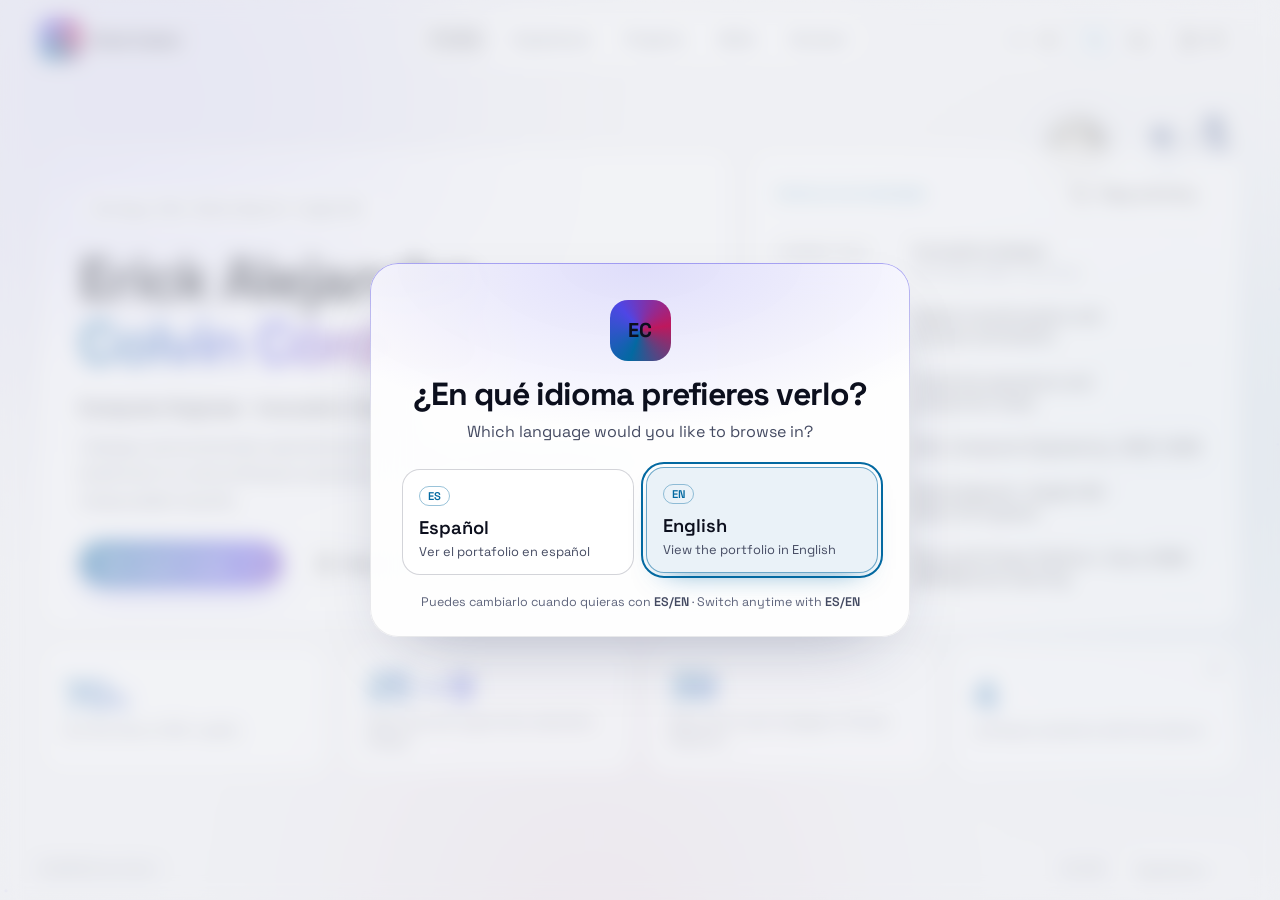
==== commit f820296b: "Signo «¿» alineado en «¿Conversamos?» En Space Grotesk el signo de apertura cuelga 0,21 em bajo la l" ====
--- a/index.html
+++ b/index.html
@@ -552,7 +552,7 @@
     <section class="vista" id="contacto" aria-labelledby="titulo-contacto">
       <div class="vista__marco vista__marco--centro">
         <div class="contacto revelar">
-          <h2 class="contacto__grande" id="titulo-contacto" tabindex="-1" data-i18n="contacto.titulo">¿Conversamos?</h2>
+          <h2 class="contacto__grande" id="titulo-contacto" tabindex="-1" data-i18n-html="contacto.titulo"><span class="signo-abre">¿</span>Conversamos?</h2>
           <p class="contacto__texto" data-i18n="contacto.texto">Si tu equipo trabaja en transformación digital, automatización de procesos o tecnología, conversemos.</p>
           <div class="contacto__acciones">
             <a class="btn btn--primario iman" href="mailto:erick.a.colvincordova@gmail.com">
--- a/css/styles.css
+++ b/css/styles.css
@@ -1137,6 +1137,9 @@
   background-clip: text;
   color: transparent;
 }
+/* En Space Grotesk el «¿» cuelga 0,21 em bajo la línea base: se sube para que su base quede en la línea y su punta a la altura de las mayúsculas.
+   Sin transform, para que el degradado recortado al texto siga pintándolo. */
+.signo-abre { position: relative; top: -0.2em; margin-right: 0.02em; }
 .contacto__texto { max-width: 32em; margin: 16px auto 28px; color: var(--texto-2); font-size: 1.05rem; }
 .contacto__acciones { display: flex; flex-wrap: wrap; justify-content: center; gap: 10px; }
 .contacto__acciones .btn--primario { max-width: 100%; overflow: hidden; text-overflow: ellipsis; }
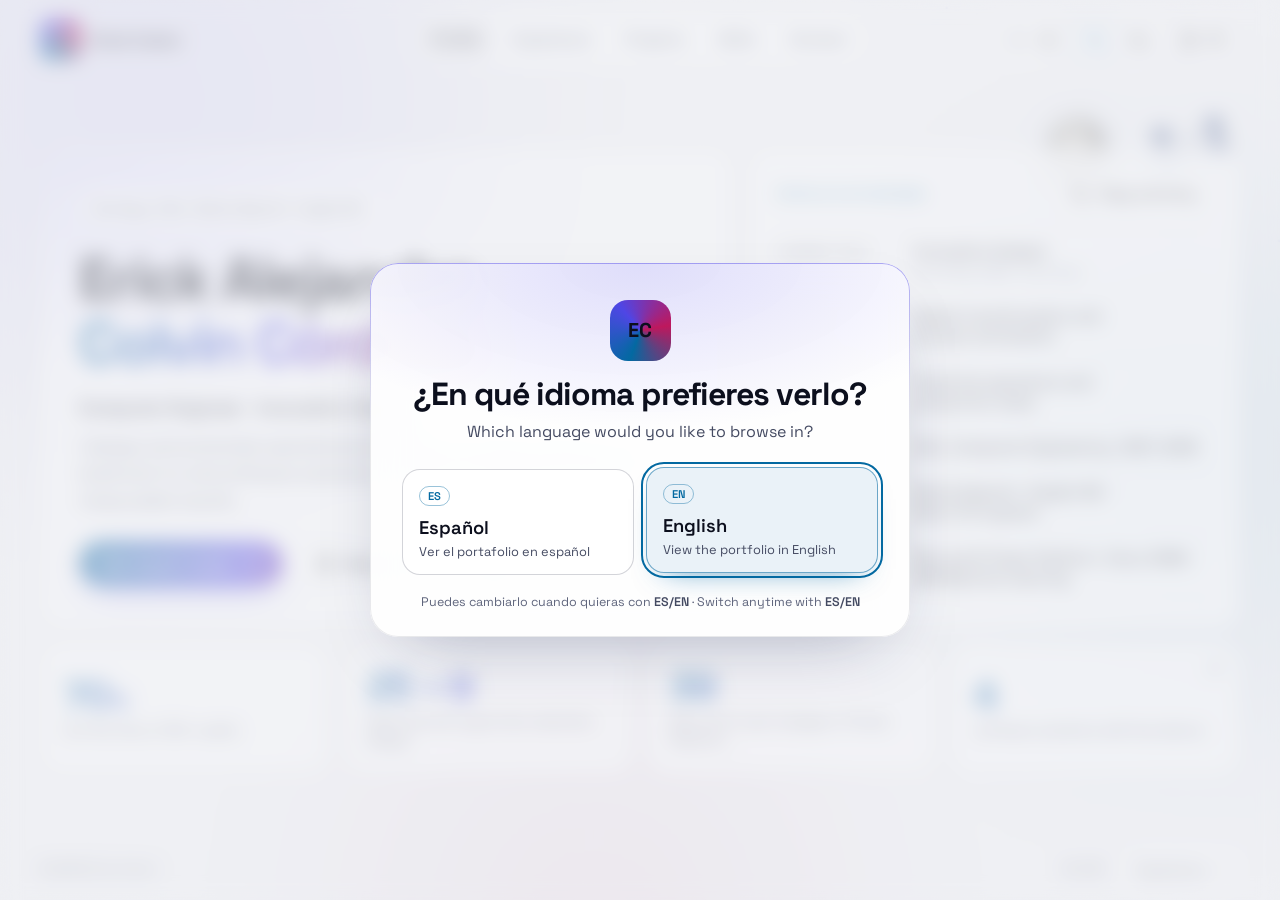
==== commit 5e059503: "Ingeniería 2021–2026 Fecha corregida en el perfil, la experiencia, el inglés y el CV. En la línea de" ====
--- a/index.html
+++ b/index.html
@@ -292,7 +292,7 @@
               <div><dt data-i18n="res.rol">Rol actual</dt><dd><span data-i18n="res.rol.valor">Analista de Innovación</span> <small><span data-i18n="res.desde">desde sep. 2025</span><span class="js-antiguedad"></span></small></dd></div>
               <div><dt data-i18n="res.enfoque">Enfoque</dt><dd data-i18n="res.enfoque.valor">Transformación digital y automatización de procesos</dd></div>
               <div><dt data-i18n="res.sector">Experiencia en</dt><dd data-i18n="res.sector.valor">Operaciones industriales y áreas productivas</dd></div>
-              <div><dt data-i18n="res.formacion">Formación</dt><dd data-i18n="res.formacion.valor">Ing. en Computación e Informática · 2022⁠–⁠2026</dd></div>
+              <div><dt data-i18n="res.formacion">Formación</dt><dd data-i18n="res.formacion.valor">Ing. en Computación e Informática · 2021⁠–⁠2026</dd></div>
               <div><dt data-i18n="res.idiomas">Idiomas</dt><dd data-i18n="res.idiomas.valor">Español nativo · Inglés B2 · Portugués básico</dd></div>
               <div><dt data-i18n="res.credenciales">Credenciales</dt><dd data-i18n="res.credenciales.valor">Microsoft Power Platform · Cisco CCNA · IBM Machine Learning</dd></div>
             </dl>
@@ -363,11 +363,11 @@
               <button class="hito" type="button" role="tab" id="tab-h3" aria-controls="panel-h3" aria-selected="false" tabindex="-1">
                 <time data-i18n="h3.corto.fecha">Ene. – Feb. 2024</time><strong data-i18n="h3.corto">Práctica profesional</strong>
               </button>
-              <button class="hito hito--estudio" type="button" role="tab" id="tab-h4" aria-controls="panel-h4" aria-selected="false" tabindex="-1">
-                <time>2022 – 2026</time><strong data-i18n="h4.corto">Ingeniería</strong>
-              </button>
               <button class="hito" type="button" role="tab" id="tab-h5" aria-controls="panel-h5" aria-selected="false" tabindex="-1">
                 <time data-i18n="h5.corto.fecha">Dic. 2022 – Sep. 2024</time><strong data-i18n="h5.corto">Técnico FLIR</strong>
+              </button>
+              <button class="hito hito--estudio" type="button" role="tab" id="tab-h4" aria-controls="panel-h4" aria-selected="false" tabindex="-1">
+                <time>2021 – 2026</time><strong data-i18n="h4.corto">Ingeniería</strong>
               </button>
             </div>
 
@@ -399,7 +399,7 @@
                 <div class="chips"><span>JavaScript</span><span>Node.js</span></div>
               </div>
               <div class="hito-panel" role="tabpanel" id="panel-h4" aria-labelledby="tab-h4">
-                <p class="hito-panel__fecha" data-i18n="h4.fecha">2022 – 2026</p>
+                <p class="hito-panel__fecha" data-i18n="h4.fecha">2021 – 2026</p>
                 <h3 data-i18n="h4.titulo">Ingeniería en Computación e Informática</h3>
                 <ul>
                   <li data-i18n="h4.p1">Proyecto de título: plataforma logística con trazabilidad, importación desde Excel y alertas de stock, que después evolucionó en TraceLink.</li>
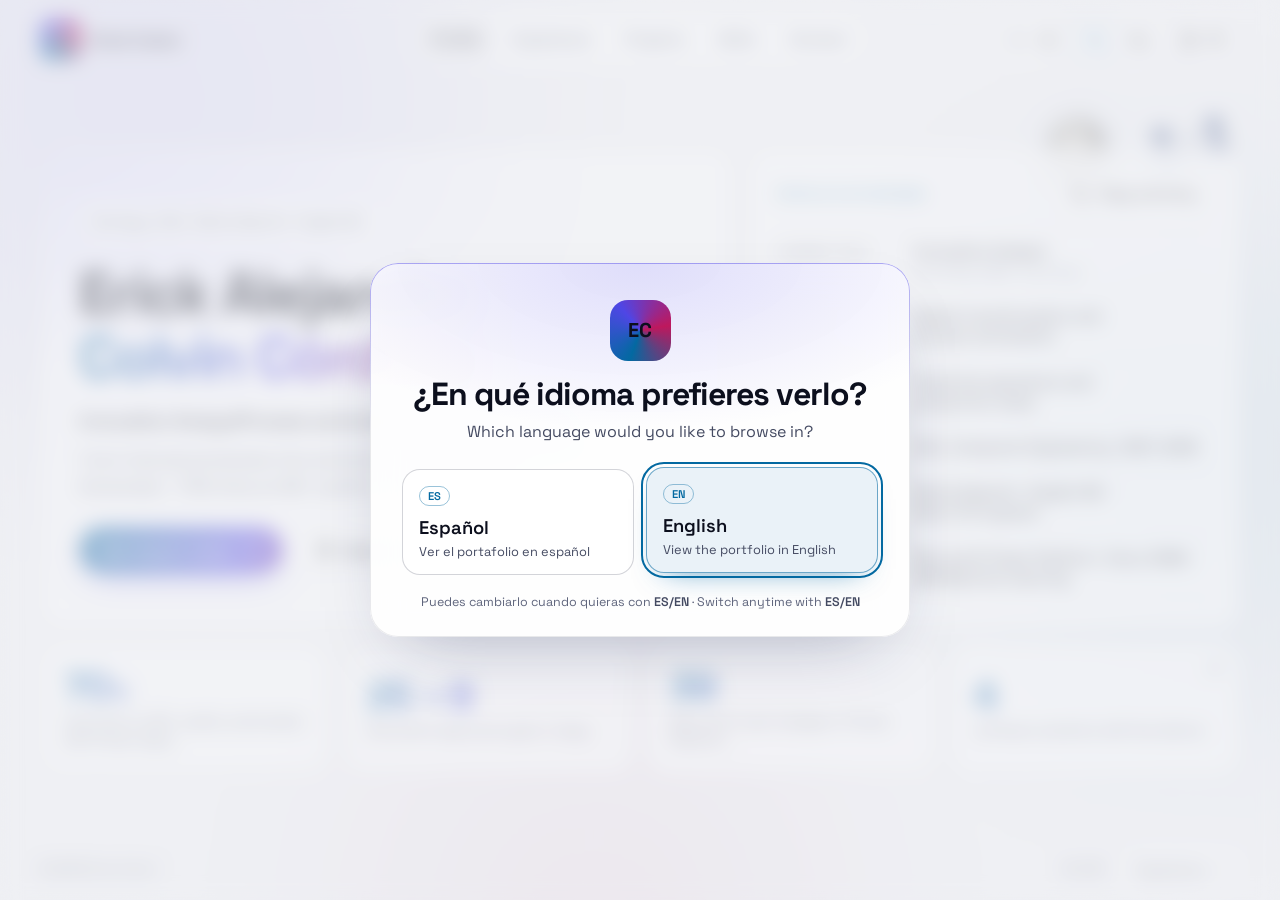
==== commit 4a6c23da: "feat(contenido): Power Platform y cifras en el héroe, contacto concreto, título y textos más claros " ====
--- a/index.html
+++ b/index.html
@@ -3,12 +3,12 @@
 <head>
   <meta charset="utf-8">
   <meta name="viewport" content="width=device-width, initial-scale=1, viewport-fit=cover">
-  <title>Erick Colvin · Ingeniero en Computación e Informática</title>
+  <title>Erick Colvin · Analista de Innovación · Power Platform · Santiago</title>
   <meta name="description" content="Erick Colvin Córdova, Ingeniero en Computación e Informática y Analista de Innovación en Santiago: transformación digital, automatización de procesos con Power Platform y desarrollo de software, con resultados medibles y demos en vivo.">
   <meta name="author" content="Erick Alejandro Colvin Córdova">
   <meta name="theme-color" content="#07080c">
   <meta property="og:type" content="website">
-  <meta property="og:title" content="Erick Colvin · Ingeniero en Computación e Informática">
+  <meta property="og:title" content="Erick Colvin · Analista de Innovación · Power Platform · Santiago">
   <meta property="og:description" content="Transformación digital y automatización de procesos con Power Platform, y desarrollo de software. Resultados medibles y demos en vivo.">
   <meta property="og:url" content="https://erickcolvin.github.io/">
   <meta property="og:image" content="https://erickcolvin.github.io/assets/og.png">
@@ -224,7 +224,7 @@
       </a>
       <a href="#habilidades" data-ir="habilidades">
         <svg viewBox="0 0 24 24" aria-hidden="true"><path d="M12 3l1.8 5.4L19 10l-5.2 1.6L12 17l-1.8-5.4L5 10l5.2-1.6z"/><path d="M19 15l.7 2.1 2.1.7-2.1.7L19 21l-.7-2.5-2.1-.7 2.1-.7z"/></svg>
-        <span class="pestana__largo" data-i18n="nav.habilidades">Competencias</span><span class="pestana__corto" aria-hidden="true" data-i18n="nav.habilidades.corto">Aptitudes</span>
+        <span class="pestana__largo" data-i18n="nav.habilidades">Competencias</span> <span class="pestana__corto" data-i18n="nav.habilidades.corto">Aptitudes</span>
       </a>
       <a href="#contacto" data-ir="contacto">
         <svg viewBox="0 0 24 24" aria-hidden="true"><rect x="2" y="4" width="20" height="16" rx="2"/><path d="m22 7-10 6L2 7"/></svg>
@@ -233,7 +233,7 @@
     </nav>
 
     <div class="barra__acciones">
-      <button class="idioma-btn" id="btn-idioma" type="button" data-i18n-attr="aria-label:idioma.cambiar" aria-label="Cambiar idioma a inglés">
+      <button class="idioma-btn" id="btn-idioma" type="button" data-i18n-attr="aria-label:idioma.cambiar" aria-label="Idioma: ES / EN">
         <span data-cod="es">ES</span><span data-cod="en">EN</span>
       </button>
       <button class="icono-btn" id="btn-movimiento" type="button" aria-pressed="true">
@@ -264,8 +264,8 @@
               <span class="linea" aria-hidden="true"><span class="letras">Erick Alejandro</span></span>
               <span class="linea degradado" aria-hidden="true"><span class="letras">Colvin Córdova</span></span>
             </h1>
-            <p class="hero__rol" data-i18n="hero.rol">Ingeniero en Computación e Informática · Analista de Innovación</p>
-            <p class="hero__bajada" data-i18n="hero.bajada">Diseño y automatizo procesos operativos con Power Platform y desarrollo soluciones de software de punta a punta, con foco en eficiencia, control y resultados medibles.</p>
+            <p class="hero__rol" data-i18n-html="hero.rol"><span>Analista de Innovación</span><span>Automatización de procesos con Power Platform</span></p>
+            <p class="hero__bajada" data-i18n="hero.bajada">Convierto procesos manuales en flujos automáticos con Power Apps y Power Automate: −70% de tiempo en auditorías 5S+ de áreas productivas.</p>
             <div class="hero__ctas">
               <a class="btn btn--primario iman" href="#proyectos" data-ir="proyectos"><span data-i18n="hero.ver">Ver casos de impacto</span>
                 <svg viewBox="0 0 24 24" aria-hidden="true"><path d="M5 12h14M13 6l6 6-6 6"/></svg>
@@ -285,7 +285,7 @@
               <h2 class="mini-titulo" id="resumen-titulo" data-i18n="res.titulo">Perfil en 30 segundos</h2>
               <button class="btn btn--chico btn--fantasma js-copiar-resumen" type="button">
                 <svg viewBox="0 0 24 24" aria-hidden="true"><rect x="9" y="9" width="13" height="13" rx="2"/><path d="M5 15H4a2 2 0 0 1-2-2V4a2 2 0 0 1 2-2h9a2 2 0 0 1 2 2v1"/></svg>
-                <span data-i18n="res.copiar">Copiar resumen</span>
+                <span data-i18n="res.copiar" aria-live="polite">Copiar resumen</span>
               </button>
             </header>
             <dl class="ficha-perfil">
@@ -300,11 +300,11 @@
 
           <div class="tile cifra revelar">
             <strong><span data-contar="70">70</span><small>%</small></strong>
-            <span data-i18n="cifra.auditorias">Reducí el tiempo de las auditorías 5S+</span>
+            <span data-i18n="cifra.auditorias">Menos tiempo en auditorías 5S+, automatizadas con Power Apps</span>
           </div>
           <div class="tile cifra revelar">
             <strong>25<small class="flecha">→</small><span data-contar="8" data-desde="25">8</span></strong>
-            <span data-i18n="cifra.aprobacion">Reducción del tiempo de aprobación y de ciclo (días)</span>
+            <span data-i18n="cifra.aprobacion">Ciclo de aprobación de documentos, en días</span>
           </div>
           <div class="tile cifra revelar">
             <strong><span data-contar="38">38</span></strong>
@@ -377,7 +377,7 @@
                 <h3 data-i18n="h1.titulo">Analista de Innovación</h3>
                 <p class="hito-panel__sub" data-i18n="h1.sub">Previamente practicante · Áreas productivas en un entorno industrial</p>
                 <ul>
-                  <li data-i18n-html="h1.p1">Automaticé las auditorías 5S+ de áreas productivas con Power Apps y Power Automate, integrando 6 fuentes de datos y 5 flujos para gestionar hallazgos y verificables de cumplimiento: <strong>−70% de tiempo</strong> del proceso.</li>
+                  <li data-i18n-html="h1.p1">Automaticé las auditorías 5S+ de áreas productivas con Power Apps y Power Automate, integrando 6 fuentes de datos y 5 flujos para gestionar hallazgos y evidencias de cumplimiento: <strong>−70% de tiempo</strong> del proceso.</li>
                   <li data-i18n-html="h1.p2">Implementé la gestión documental bajo Standard Work, estandarizando el control de versiones y la validación de responsables: el ciclo de aprobación bajó de <strong>25 a 8 días</strong>.</li>
                 </ul>
                 <div class="chips"><span>Power Apps</span><span>Power Automate</span><span>Standard Work</span><span>5S+</span></div>
@@ -553,15 +553,15 @@
       <div class="vista__marco vista__marco--centro">
         <div class="contacto revelar">
           <h2 class="contacto__grande" id="titulo-contacto" tabindex="-1" data-i18n-html="contacto.titulo"><span class="signo-abre">¿</span>Conversamos?</h2>
-          <p class="contacto__texto" data-i18n="contacto.texto">Si tu equipo trabaja en transformación digital, automatización de procesos o tecnología, conversemos.</p>
+          <p class="contacto__texto" data-i18n="contacto.texto">Si tu equipo quiere automatizar auditorías, aprobaciones o flujos operativos con Power Platform, escríbeme. También construyo software a medida.</p>
           <div class="contacto__acciones">
-            <a class="btn btn--primario iman" href="mailto:erick.a.colvincordova@gmail.com">
+            <a class="btn btn--primario iman" href="mailto:erick.a.colvincordova@gmail.com?subject=Hola%20Erick%2C%20vi%20tu%20portafolio" data-asunto>
               <svg viewBox="0 0 24 24" aria-hidden="true"><rect x="2" y="4" width="20" height="16" rx="2"/><path d="m22 7-10 6L2 7"/></svg>
               <span class="correo">erick.a.colvincordova<wbr>@gmail.com</span>
             </a>
             <button class="btn btn--fantasma" type="button" id="btn-copiar" data-correo="erick.a.colvincordova@gmail.com">
               <svg viewBox="0 0 24 24" aria-hidden="true"><rect x="9" y="9" width="13" height="13" rx="2"/><path d="M5 15H4a2 2 0 0 1-2-2V4a2 2 0 0 1 2-2h9a2 2 0 0 1 2 2v1"/></svg>
-              <span data-i18n="contacto.copiar">Copiar correo</span>
+              <span data-i18n="contacto.copiar" aria-live="polite">Copiar correo</span>
             </button>
           </div>
           <div class="contacto__redes">
@@ -579,7 +579,7 @@
             </a>
             <button type="button" class="red iman js-copiar-resumen">
               <svg viewBox="0 0 24 24" aria-hidden="true"><rect x="9" y="9" width="13" height="13" rx="2"/><path d="M5 15H4a2 2 0 0 1-2-2V4a2 2 0 0 1 2-2h9a2 2 0 0 1 2 2v1"/></svg>
-              <span data-i18n="contacto.resumen">Copiar resumen del perfil</span>
+              <span data-i18n="contacto.resumen" aria-live="polite">Copiar resumen del perfil</span>
             </button>
           </div>
           <p class="contacto__hora"><span class="punto-vivo"></span> Santiago, Chile · <span id="hora-local">--:--</span> <span data-i18n="contacto.hora">hora local</span></p>
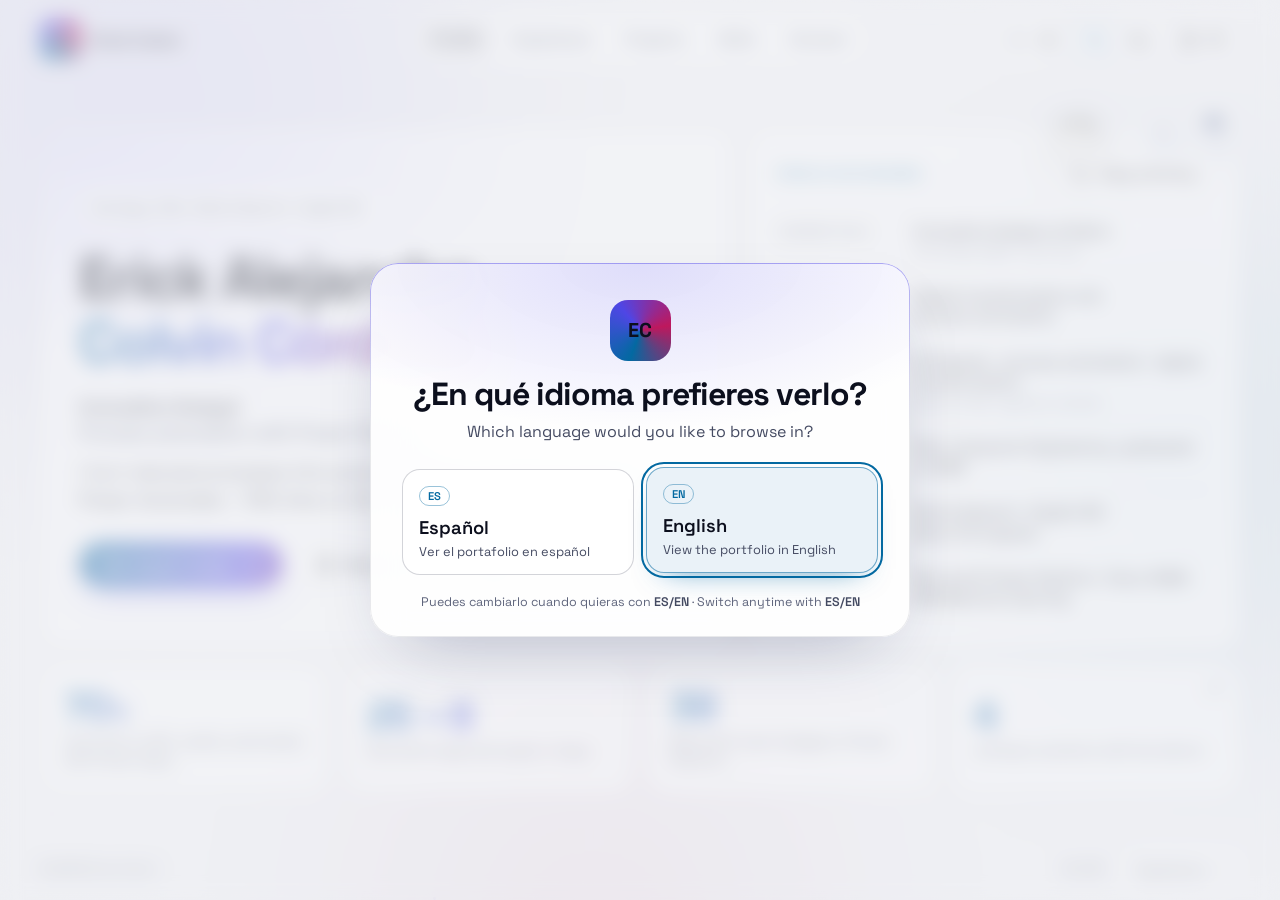
==== commit e82b9020: "feat(contenido): Eaton, roles de interés, titulado 2026 y experiencia en el orden del CV Co-Authored" ====
--- a/index.html
+++ b/index.html
@@ -289,10 +289,10 @@
               </button>
             </header>
             <dl class="ficha-perfil">
-              <div><dt data-i18n="res.rol">Rol actual</dt><dd><span data-i18n="res.rol.valor">Analista de Innovación</span> <small><span data-i18n="res.desde">desde sep. 2025</span><span class="js-antiguedad"></span></small></dd></div>
+              <div><dt data-i18n="res.rol">Rol actual</dt><dd><span data-i18n="res.rol.valor">Analista de Innovación en Eaton</span> <small><span data-i18n="res.desde">desde sep. 2025</span><span class="js-antiguedad"></span></small></dd></div>
               <div><dt data-i18n="res.enfoque">Enfoque</dt><dd data-i18n="res.enfoque.valor">Transformación digital y automatización de procesos</dd></div>
-              <div><dt data-i18n="res.sector">Experiencia en</dt><dd data-i18n="res.sector.valor">Operaciones industriales y áreas productivas</dd></div>
-              <div><dt data-i18n="res.formacion">Formación</dt><dd data-i18n="res.formacion.valor">Ing. en Computación e Informática · 2021⁠–⁠2026</dd></div>
+              <div><dt data-i18n="res.busco">Roles de interés</dt><dd><span data-i18n="res.busco.valor">Ingeniero IA · automatización de procesos · digitalización</span> <small data-i18n="res.busco.extra">Abierto a conversar · híbrido o remoto</small></dd></div>
+              <div><dt data-i18n="res.formacion">Formación</dt><dd data-i18n="res.formacion.valor">Ing. en Computación e Informática · titulado en 2026</dd></div>
               <div><dt data-i18n="res.idiomas">Idiomas</dt><dd data-i18n="res.idiomas.valor">Español nativo · Inglés B2 · Portugués básico</dd></div>
               <div><dt data-i18n="res.credenciales">Credenciales</dt><dd data-i18n="res.credenciales.valor">Microsoft Power Platform · Cisco CCNA · IBM Machine Learning</dd></div>
             </dl>
@@ -347,7 +347,7 @@
               </li>
               <li class="dato">
                 <svg viewBox="0 0 24 24" aria-hidden="true"><circle cx="12" cy="12" r="9"/><path d="M12 7v5l3 2"/></svg>
-                <div><span data-i18n="dato.hoy">Hoy</span><strong data-i18n="dato.cargo">Analista de Innovación</strong><small><span data-i18n="dato.desde">Desde sep. 2025</span><span class="js-antiguedad"></span></small></div>
+                <div><span data-i18n="dato.hoy">Hoy</span><strong data-i18n="dato.cargo">Analista de Innovación · Eaton</strong><small><span data-i18n="dato.desde">Desde sep. 2025</span><span class="js-antiguedad"></span></small></div>
               </li>
             </ul>
           </article>
@@ -356,9 +356,6 @@
             <div class="hitos" role="tablist" data-i18n-attr="aria-label:tray.experiencia" aria-label="Experiencia" aria-orientation="vertical">
               <button class="hito activo" type="button" role="tab" id="tab-h1" aria-controls="panel-h1" aria-selected="true">
                 <time data-i18n="h1.corto.fecha">Sep. 2025 – hoy</time><strong data-i18n="h1.titulo">Analista de Innovación</strong>
-              </button>
-              <button class="hito" type="button" role="tab" id="tab-h2" aria-controls="panel-h2" aria-selected="false" tabindex="-1">
-                <time>2024 – 2025</time><strong data-i18n="h2.titulo">Experiencia hotelera</strong>
               </button>
               <button class="hito" type="button" role="tab" id="tab-h3" aria-controls="panel-h3" aria-selected="false" tabindex="-1">
                 <time data-i18n="h3.corto.fecha">Ene. – Feb. 2024</time><strong data-i18n="h3.corto">Práctica profesional</strong>
@@ -366,6 +363,9 @@
               <button class="hito" type="button" role="tab" id="tab-h5" aria-controls="panel-h5" aria-selected="false" tabindex="-1">
                 <time data-i18n="h5.corto.fecha">Dic. 2022 – Sep. 2024</time><strong data-i18n="h5.corto">Técnico FLIR</strong>
               </button>
+              <button class="hito" type="button" role="tab" id="tab-h2" aria-controls="panel-h2" aria-selected="false" tabindex="-1">
+                <time>2024 – 2025</time><strong data-i18n="h2.titulo">Experiencia hotelera</strong>
+              </button>
               <button class="hito hito--estudio" type="button" role="tab" id="tab-h4" aria-controls="panel-h4" aria-selected="false" tabindex="-1">
                 <time>2021 – 2026</time><strong data-i18n="h4.corto">Ingeniería</strong>
               </button>
@@ -375,7 +375,7 @@
               <div class="hito-panel activo" role="tabpanel" id="panel-h1" aria-labelledby="tab-h1">
                 <p class="hito-panel__fecha"><span data-i18n="h1.fecha">Sep. 2025 – Actualidad</span><span class="js-antiguedad"></span></p>
                 <h3 data-i18n="h1.titulo">Analista de Innovación</h3>
-                <p class="hito-panel__sub" data-i18n="h1.sub">Previamente practicante · Áreas productivas en un entorno industrial</p>
+                <p class="hito-panel__sub" data-i18n="h1.sub">Eaton · Previamente practicante · Áreas productivas en un entorno industrial</p>
                 <ul>
                   <li data-i18n-html="h1.p1">Automaticé las auditorías 5S+ de áreas productivas con Power Apps y Power Automate, integrando 6 fuentes de datos y 5 flujos para gestionar hallazgos y evidencias de cumplimiento: <strong>−70% de tiempo</strong> del proceso.</li>
                   <li data-i18n-html="h1.p2">Implementé la gestión documental bajo Standard Work, estandarizando el control de versiones y la validación de responsables: el ciclo de aprobación bajó de <strong>25 a 8 días</strong>.</li>
@@ -553,7 +553,7 @@
       <div class="vista__marco vista__marco--centro">
         <div class="contacto revelar">
           <h2 class="contacto__grande" id="titulo-contacto" tabindex="-1" data-i18n-html="contacto.titulo"><span class="signo-abre">¿</span>Conversamos?</h2>
-          <p class="contacto__texto" data-i18n="contacto.texto">Si tu equipo quiere automatizar auditorías, aprobaciones o flujos operativos con Power Platform, escríbeme. También construyo software a medida.</p>
+          <p class="contacto__texto" data-i18n="contacto.texto">Si tu equipo trabaja en IA, automatización de procesos o digitalización, escríbeme: estoy abierto a conversar, en modalidad híbrida o remota.</p>
           <div class="contacto__acciones">
             <a class="btn btn--primario iman" href="mailto:erick.a.colvincordova@gmail.com?subject=Hola%20Erick%2C%20vi%20tu%20portafolio" data-asunto>
               <svg viewBox="0 0 24 24" aria-hidden="true"><rect x="2" y="4" width="20" height="16" rx="2"/><path d="m22 7-10 6L2 7"/></svg>
--- a/css/styles.css
+++ b/css/styles.css
@@ -63,7 +63,7 @@
   --c1: #0369a1;
   --c2: #4f46e5;
   --c3: #be185d;
-  --ok: #059669;
+  --ok: #047857;
   --btn-texto: #ffffff;
   --sombra: 0 30px 70px -35px rgba(30, 40, 90, 0.35);
   --mancha-op: 0.12;
@@ -354,8 +354,8 @@
   border-radius: 999px;
   border: 1px solid var(--borde);
   background: var(--vidrio);
-  backdrop-filter: blur(18px) saturate(140%);
-  -webkit-backdrop-filter: blur(18px) saturate(140%);
+  backdrop-filter: blur(10px) saturate(120%);
+  -webkit-backdrop-filter: blur(10px) saturate(120%);
   box-shadow: var(--brillo);
 }
 .pestanas a {
@@ -407,7 +407,7 @@
 .vista__marco { width: 100%; max-width: var(--ancho); margin: auto; display: flex; flex-direction: column; gap: clamp(14px, 2.2vh, 22px); }
 .vista__marco--centro { align-items: center; }
 
-[data-motion="completo"] .vista.activa { animation: entrar-der 0.22s var(--suave) both; }
+[data-motion="completo"] .vista.activa { animation: entrar-der 0.2s var(--suave) both; }
 [data-motion="completo"] .vista.activa.desde-izq { animation-name: entrar-izq; }
 /* Navegar con el teclado no anima: es una acción que se repite */
 [data-motion="completo"] .vista.activa.al-instante { animation: none; }
@@ -438,7 +438,6 @@
   font-weight: 500;
   transition: color 0.25s, border-color 0.25s, opacity 0.25s;
 }
-.paginador__btn:hover:not(:disabled) { color: var(--texto); border-color: var(--borde-2); }
 .paginador__btn:disabled { opacity: 0.35; cursor: default; }
 .paginador__btn--sig { padding-left: 14px; }
 .paginador__btn svg { width: 16px; height: 16px; }
@@ -459,7 +458,7 @@
   line-height: 1;
   white-space: nowrap;
   transform: translate(var(--iman-x), var(--iman-y));
-  transition: transform 0.16s var(--suave), box-shadow 0.2s, background-color 0.2s, border-color 0.2s;
+  transition: transform 0.16s var(--suave), box-shadow 0.2s, background-color 0.2s, border-color 0.2s, background-position 0.4s var(--suave);
 }
 .btn:active { transform: translate(var(--iman-x), var(--iman-y)) scale(0.97); }
 .btn svg { transition: transform 0.16s var(--suave); }
@@ -470,9 +469,7 @@
   color: var(--btn-texto);
   box-shadow: 0 10px 30px -10px color-mix(in srgb, var(--c2) 70%, transparent);
 }
-.btn--primario:hover { background-position: 100% 0; box-shadow: 0 14px 40px -10px color-mix(in srgb, var(--c1) 70%, transparent); }
 .btn--fantasma { background: var(--vidrio); border-color: var(--borde-2); backdrop-filter: blur(8px); -webkit-backdrop-filter: blur(8px); }
-.btn--fantasma:hover { border-color: var(--c1); }
 .btn--chico { padding: 9px 14px; font-size: 0.86rem; }
 .btn--icono { padding: 13px; }
 .btn--icono:hover svg { transform: none; }
@@ -549,7 +546,6 @@
   white-space: nowrap;
   transition: border-color 0.25s, color 0.25s;
 }
-.chips span:hover { border-color: var(--borde-2); color: var(--texto); }
 
 .etiqueta {
   display: inline-flex;
@@ -608,7 +604,10 @@
   font: 500 clamp(0.98rem, 1.4vw, 1.12rem) / 1.45 var(--f-titulo);
   letter-spacing: -0.005em;
 }
-.hero__bajada { max-width: 36em; color: var(--texto-2); font-size: clamp(0.95rem, 1.4vw, 1.06rem); }
+.hero__rol span { display: block; }
+.hero__rol span:first-child { color: var(--texto); font-weight: 600; }
+.hero__rol span:last-child { color: var(--texto-2); font-weight: 500; }
+.hero__bajada { max-width: 36em; color: var(--texto); font-size: clamp(0.98rem, 1.5vw, 1.12rem); }
 .hero__ctas { display: flex; flex-wrap: wrap; gap: 10px; margin-top: clamp(16px, 3vh, 28px); }
 
 /* Terminal */
@@ -717,7 +716,6 @@
 }
 .hito time { color: var(--texto-3); font: 500 0.72rem var(--f-mono); }
 .hito strong { font-size: 0.92rem; font-weight: 600; line-height: 1.3; }
-.hito:hover { background: var(--tarjeta); color: var(--texto); }
 .hito.activo { background: var(--tarjeta-2); color: var(--texto); }
 .hito.activo time { color: var(--c1); }
 .hito.activo::before { border-color: var(--c1); background: var(--c1); box-shadow: 0 0 0 5px color-mix(in srgb, var(--c1) 18%, transparent); }
@@ -804,7 +802,6 @@
   font-weight: 500;
   transition: color 0.2s, border-color 0.2s, background-color 0.2s, transform 0.16s var(--suave);
 }
-.filtro:hover { color: var(--texto); border-color: var(--borde-2); }
 .filtro.activo { color: var(--texto); border-color: var(--borde-2); background: var(--activo); }
 
 .lista-proyectos { display: flex; flex-direction: column; gap: 8px; }
@@ -821,7 +818,6 @@
   text-align: left;
   transition: border-color 0.3s, background-color 0.3s, transform 0.3s var(--suave);
 }
-.item-proyecto:hover { border-color: var(--borde-2); transform: translateX(2px); }
 .item-proyecto.activo { border-color: var(--borde-2); background: var(--vidrio-fuerte); }
 .item-proyecto[hidden] { display: none; }
 .item-proyecto__icono {
@@ -986,7 +982,6 @@
   transition: opacity 0.3s, transform 0.3s var(--suave);
 }
 .captura__abrir svg { width: 14px; height: 14px; }
-.captura:hover .captura__abrir { opacity: 1; transform: none; }
 [data-motion="completo"] .captura:hover .captura__vista img { object-position: 50% 100%; }
 @media (hover: none) {
   [data-motion="completo"] .captura__vista img { animation: recorrer 16s ease-in-out 1s infinite alternate; }
@@ -1156,7 +1151,6 @@
   transform: translate(var(--iman-x, 0), var(--iman-y, 0));
   transition: color 0.25s, background-color 0.25s, transform 0.25s var(--suave);
 }
-.red:hover { color: var(--texto); background: var(--tarjeta-2); }
 .contacto__hora { display: inline-flex; align-items: center; gap: 10px; margin-top: 22px; color: var(--texto-3); font: 500 0.8rem var(--f-mono); }
 
 /* ---------- Idioma: botón ES/EN y diálogo de la primera visita ---------- */
@@ -1172,7 +1166,6 @@
   font: 600 0.72rem var(--f-mono);
   transition: border-color 0.25s;
 }
-.idioma-btn:hover { border-color: var(--borde-2); }
 .idioma-btn span { display: grid; place-items: center; min-width: 28px; height: 30px; border-radius: 9px; color: var(--texto-3); transition: background-color 0.3s, color 0.3s; }
 [data-idioma="es"] .idioma-btn [data-cod="es"],
 [data-idioma="en"] .idioma-btn [data-cod="en"] { color: var(--texto); background: var(--tarjeta-2); box-shadow: inset 0 0 0 1px var(--borde-2); }
@@ -1230,8 +1223,10 @@
 .opcion-idioma small { color: var(--texto-2); font-size: 0.8rem; line-height: 1.35; }
 .dialogo-idioma__nota { margin-top: 18px; color: var(--texto-3); font-size: 0.78rem; }
 .dialogo-idioma__nota b { color: var(--texto-2); font-weight: 600; }
-[data-motion="completo"] .dialogo-idioma[open] .dialogo-idioma__caja { animation: dialogo-entra 0.6s var(--suave) both; }
+[data-motion="completo"] .dialogo-idioma[open] .dialogo-idioma__caja { animation: dialogo-entra 0.45s var(--suave) both; }
 [data-motion="completo"] .dialogo-idioma[open]::backdrop { animation: fundido 0.4s ease both; }
+[data-motion="completo"] .ventana.cerrando .ventana__caja { animation: dialogo-sale 0.2s ease both; }
+[data-motion="completo"] .ventana.cerrando::backdrop { animation: fundido 0.2s ease reverse both; }
 .dialogo-idioma.cerrando .dialogo-idioma__caja { animation: dialogo-sale 0.26s ease both; }
 .dialogo-idioma.cerrando::backdrop { animation: fundido 0.26s ease reverse both; }
 
@@ -1378,8 +1373,8 @@
 @keyframes dialogo-entra { from { opacity: 0; transform: translateY(18px) scale(0.96); } }
 @keyframes dialogo-sale { to { opacity: 0; transform: translateY(10px) scale(0.97); } }
 @keyframes fundido { from { opacity: 0; } }
-@keyframes entrar-der { from { opacity: 0; transform: translateX(12px); } }
-@keyframes entrar-izq { from { opacity: 0; transform: translateX(-12px); } }
+@keyframes entrar-der { from { opacity: 0; transform: translateX(8px); } }
+@keyframes entrar-izq { from { opacity: 0; transform: translateX(-8px); } }
 @keyframes asomar { from { opacity: 0; transform: translate(-50%, 24px); } }
 @keyframes recorrer { 0%, 15% { object-position: 50% 0%; } 85%, 100% { object-position: 50% 100%; } }
 @keyframes encender {
@@ -1474,7 +1469,7 @@
     border-radius: 22px;
     background: var(--vidrio-fuerte);
   }
-  .pestanas a { flex-direction: column; gap: 3px; padding: 7px 2px 6px; border-radius: 16px; font-size: 0.64rem; }
+  .pestanas a { flex-direction: column; gap: 3px; padding: 7px 2px 6px; border-radius: 16px; font-size: 0.7rem; letter-spacing: -0.01em; }
   .pestanas a svg { display: block; }
   .pestanas__marca { top: 6px; bottom: 6px; border-radius: 16px; }
   .pie { display: none; }
@@ -1498,7 +1493,7 @@
   .ficha-perfil > div { grid-template-columns: minmax(84px, 0.36fr) minmax(0, 1fr); gap: 2px 12px; }
   .ficha-perfil small { display: block; white-space: normal; }
   .contacto__acciones .btn { width: 100%; }
-  /* En la barra inferior «Competencias» no cabe: se ve «Aptitudes» y el lector de pantalla sigue diciendo «Competencias» */
+  /* En la barra inferior «Competencias» no cabe: se ve «Aptitudes» y el nombre accesible incluye las dos palabras (lo que se dicta por voz) */
   .pestana__largo { position: absolute; width: 1px; height: 1px; overflow: hidden; clip: rect(0 0 0 0); white-space: nowrap; }
   .pestana__corto { display: inline; }
   /* El correo baja a una segunda línea en la arroba si no cabe (en vez de cortarse con "…") */
@@ -1516,7 +1511,7 @@
   /* "Trayectoria" y "Habilidades" caben en su pestaña sin chocar */
   .pestanas { left: 8px; right: 8px; padding: 4px; }
   .pestanas__marca { top: 4px; bottom: 4px; }
-  .pestanas a { font-size: 0.58rem; letter-spacing: -0.015em; }
+  .pestanas a { font-size: 0.62rem; letter-spacing: -0.03em; }
 }
 
 /* Teléfonos en horizontal: la barra inferior pasa a una sola línea (ícono y texto lado a lado) para dejar más alto al contenido */
@@ -1613,3 +1608,57 @@
 
 /* Sin JavaScript la página se lee como una sola columna */
 html:not(.js) .vista { height: auto; min-height: 0; padding-block: 48px; }
+
+/* ---------- v2: ajustes de las auditorías ---------- */
+/* Hover solo con puntero fino: en el celular un toque no deja el estado pegado */
+@media (hover: hover) and (pointer: fine) {
+  .paginador__btn:hover:not(:disabled) { color: var(--texto); border-color: var(--borde-2); }
+  .btn--primario:hover { background-position: 100% 0; box-shadow: 0 14px 40px -10px color-mix(in srgb, var(--c1) 70%, transparent); }
+  .btn--fantasma:hover { border-color: var(--c1); }
+  .chips span:hover { border-color: var(--borde-2); color: var(--texto); }
+  .hito:hover { background: var(--tarjeta); color: var(--texto); }
+  .filtro:hover { color: var(--texto); border-color: var(--borde-2); }
+  .item-proyecto:hover { border-color: var(--borde-2); transform: translateX(2px); }
+  .captura:hover .captura__abrir { opacity: 1; transform: none; }
+  .red:hover { color: var(--texto); background: var(--tarjeta-2); }
+  .idioma-btn:hover { border-color: var(--borde-2); }
+}
+
+/* La píldora de la pestaña salta (sin deslizarse) con teclado o con movimiento reducido */
+.pestanas__marca.sin-viaje,
+[data-motion="reducido"] .pestanas__marca { transition: none; }
+
+.detalle__vacio { padding: 24px 4px; color: var(--texto-2); }
+
+/* Textos chicos: piso de 12 px donde se leen */
+.ficha-perfil dt, .dato span, .mini-titulo { font-size: max(0.75rem, 12px); letter-spacing: 0.04em; }
+.grupo__evidencia { font-size: 0.8125rem; color: var(--texto-2); }
+
+/* El flujo de pasos se enciende una sola vez, sin bucle */
+.flujo span { animation-iteration-count: 1; }
+
+/* Perfil en el celular: las cifras suben a la primera pantalla */
+@media (max-width: 600px) {
+  .bento { grid-template-columns: repeat(2, minmax(0, 1fr)); }
+  .bento__hero { order: 1; grid-column: 1 / -1; }
+  .bento > .cifra:nth-child(3), .bento > .cifra:nth-child(4) { order: 2; grid-column: span 1; }
+  .bento__resumen { order: 3; grid-column: 1 / -1; }
+  .bento > .cifra:nth-child(5), .bento > .cifra:nth-child(6) { order: 4; grid-column: span 1; }
+  .bento__hero .etiqueta { display: none; }
+  .hero__ctas { display: grid; grid-template-columns: 1fr auto; gap: 10px; }
+  .hero__ctas .btn--primario { grid-column: 1 / -1; }
+}
+/* Teléfonos angostos: los botones pueden partir línea en vez de salirse */
+@media (max-width: 380px) {
+  .hero__ctas .btn, .contacto__acciones .btn--primario { white-space: normal; }
+  .contacto__acciones .btn--primario { font-size: 0.86rem; padding-inline: 16px; }
+  .chips span { white-space: normal; }
+}
+/* Zonas seguras: muesca lateral en horizontal y barra de estado en app instalada */
+.barra { padding-top: calc(14px + env(safe-area-inset-top)); }
+@media (max-width: 860px) { .barra { padding-top: calc(10px + env(safe-area-inset-top)); } }
+@media (max-width: 860px) and (max-height: 500px) {
+  .barra { padding-top: calc(6px + env(safe-area-inset-top)); padding-inline: max(var(--gutter), env(safe-area-inset-left)) max(var(--gutter), env(safe-area-inset-right)); }
+  .pestanas { left: max(12px, env(safe-area-inset-left)); right: max(12px, env(safe-area-inset-right)); }
+  .vista { padding-inline: max(var(--gutter), env(safe-area-inset-left)) max(var(--gutter), env(safe-area-inset-right)); }
+}
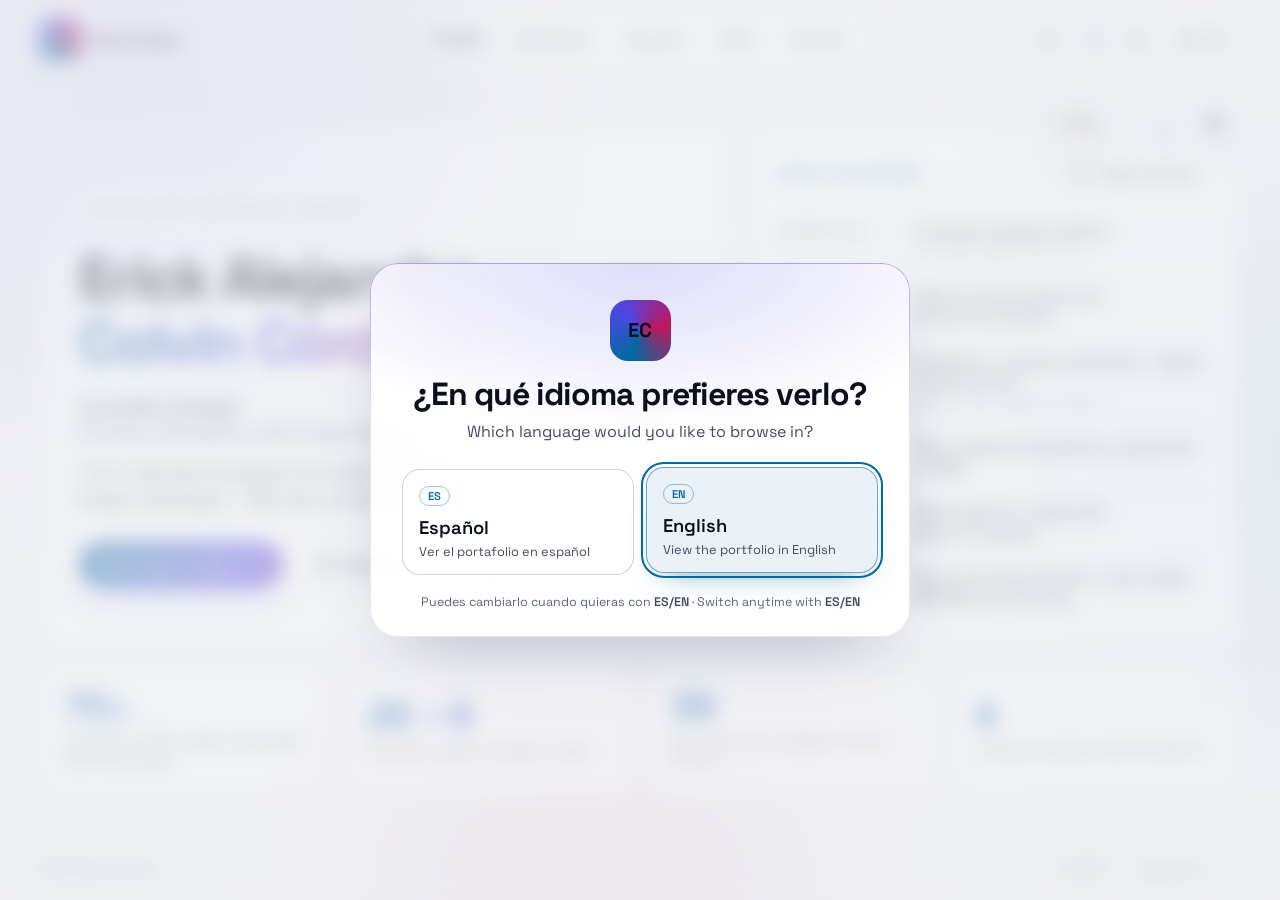
==== commit 7d41faf5: "fix(contenido): practicante en Eaton 2025, separado de la práctica de 2024 Co-Authored-By: Claude So" ====
--- a/index.html
+++ b/index.html
@@ -375,7 +375,7 @@
               <div class="hito-panel activo" role="tabpanel" id="panel-h1" aria-labelledby="tab-h1">
                 <p class="hito-panel__fecha"><span data-i18n="h1.fecha">Sep. 2025 – Actualidad</span><span class="js-antiguedad"></span></p>
                 <h3 data-i18n="h1.titulo">Analista de Innovación</h3>
-                <p class="hito-panel__sub" data-i18n="h1.sub">Eaton · Previamente practicante · Áreas productivas en un entorno industrial</p>
+                <p class="hito-panel__sub" data-i18n="h1.sub">Eaton · Practicante en 2025 · Áreas productivas en un entorno industrial</p>
                 <ul>
                   <li data-i18n-html="h1.p1">Automaticé las auditorías 5S+ de áreas productivas con Power Apps y Power Automate, integrando 6 fuentes de datos y 5 flujos para gestionar hallazgos y evidencias de cumplimiento: <strong>−70% de tiempo</strong> del proceso.</li>
                   <li data-i18n-html="h1.p2">Implementé la gestión documental bajo Standard Work, estandarizando el control de versiones y la validación de responsables: el ciclo de aprobación bajó de <strong>25 a 8 días</strong>.</li>
